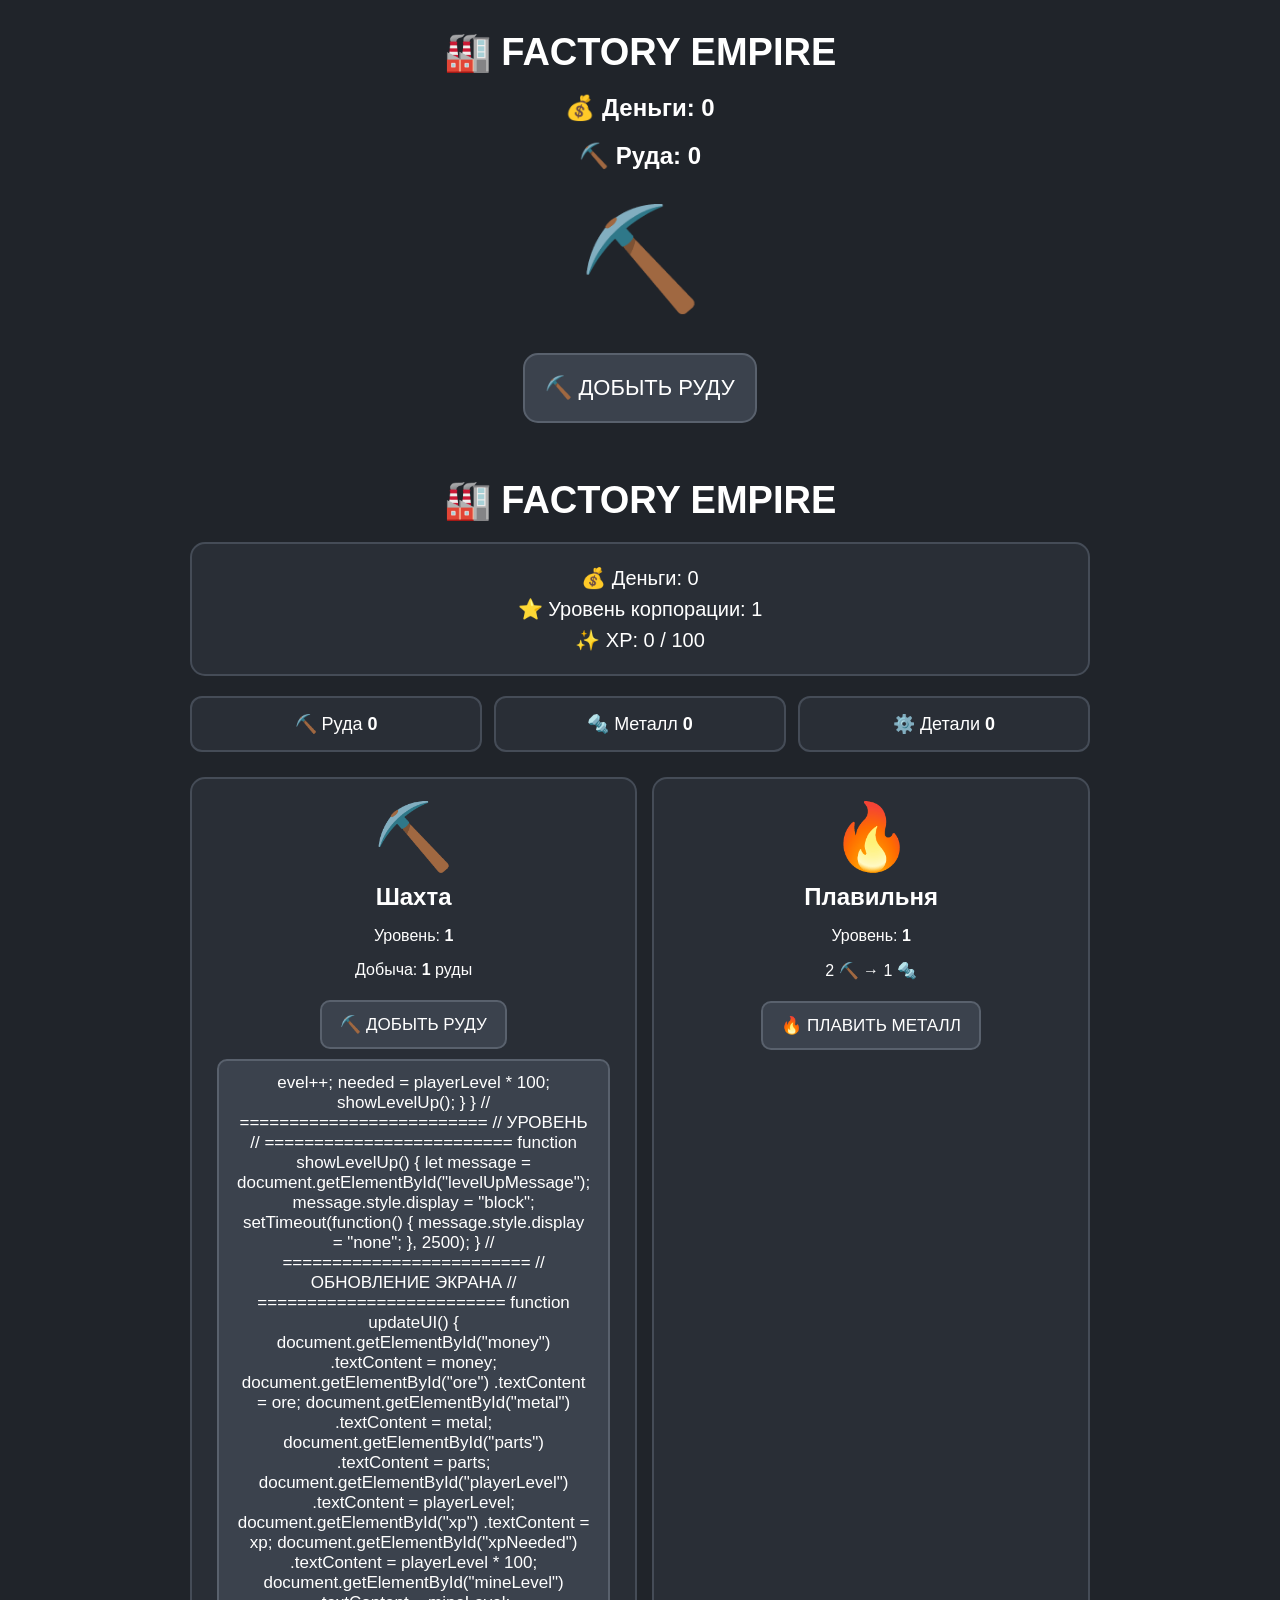
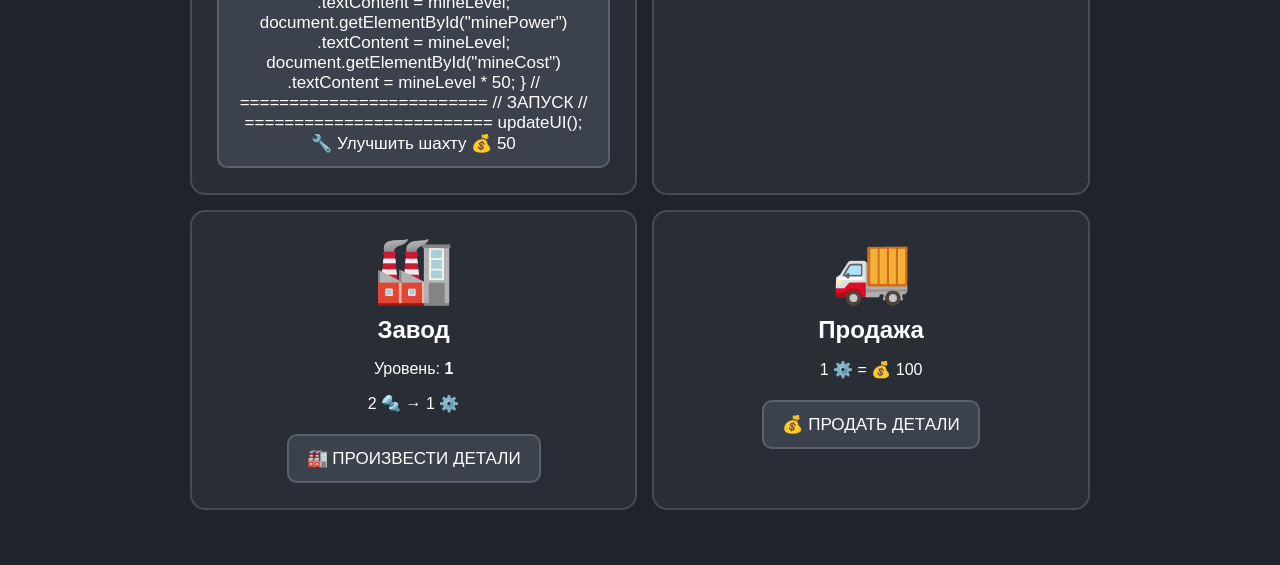
==== index.html @ f3a8f9e7 "index.html" ====
<html lang="ru">
<head>
    <meta charset="UTF-8">
    <meta name="viewport" content="width=device-width, initial-scale=1.0">
    <title>Factory Empire</title>
</head>

<body style="background:#20242a;color:white;text-align:center;font-family:Arial;padding:30px">

    <h1>🏭 FACTORY EMPIRE</h1>

    <h2>💰 Деньги: <span id="money">0</span></h2>
    <h2>⛏️ Руда: <span id="ore">0</span></h2>

    <div style="font-size:100px;margin:30px">⛏️</div>

    <button onclick="mine()" style="font-size:22px;padding:20px;border-radius:15px">
        ⛏️ ДОБЫТЬ РУДУ
    </button>

    <script>
        let ore = 0;

        function mine() {
            ore++;
            document.getElementById("ore").textContent = ore;
        }
    </script>

</body>
</html>


<!DOCTYPE html>
<html lang="ru">
<head>
    <meta charset="UTF-8">
    <meta name="viewport" content="width=device-width, initial-scale=1.0">
    <title>Factory Empire</title>

    <style>
        body {
            margin: 0;
            background: #20242a;
            color: white;
            font-family: Arial, sans-serif;
            text-align: center;
        }

        .game {
            max-width: 900px;
            margin: auto;
            padding: 25px;
        }

        h1 {
            font-size: 38px;
            margin-bottom: 20px;
        }

        .stats {
            background: #292e36;
            border: 2px solid #454c57;
            border-radius: 15px;
            padding: 15px;
            margin-bottom: 20px;
        }

        .stats div {
            font-size: 20px;
            margin: 7px;
        }

        .resources {
            display: grid;
            grid-template-columns: repeat(3, 1fr);
            gap: 12px;
            margin-bottom: 25px;
        }

        .resource {
            background: #292e36;
            border: 2px solid #454c57;
            border-radius: 12px;
            padding: 15px;
            font-size: 18px;
        }

        .buildings {
            display: grid;
            grid-template-columns: repeat(2, 1fr);
            gap: 15px;
        }

        .building {
            background: #292e36;
            border: 2px solid #454c57;
            border-radius: 15px;
            padding: 20px;
        }

        .building-icon {
            font-size: 65px;
        }

        .building h2 {
            margin: 8px 0;
        }

        button {
            background: #3b424d;
            color: white;
            border: 2px solid #59616d;
            border-radius: 10px;
            padding: 12px 18px;
            font-size: 17px;
            cursor: pointer;
            margin: 5px;
        }

        button:hover {
            background: #4a535f;
        }

        button:disabled {
            opacity: 0.4;
            cursor: not-allowed;
        }

        .level-up {
            display: none;
            background: #343b45;
            border: 2px solid #777f8b;
            border-radius: 12px;
            padding: 12px;
            margin: 15px 0;
            font-size: 20px;
        }

        max-width: 650px {
            .resources {
                grid-template-columns: 1fr;
            }

            .buildings {
                grid-template-columns: 1fr;
            }

            h1 {
                font-size: 30px;
            }
        }
    </style>
</head>

<body>

<div class="game">

    <h1>🏭 FACTORY EMPIRE</h1>

    <!-- ОСНОВНЫЕ ПОКАЗАТЕЛИ -->
    <div class="stats">

        <div>
            💰 Деньги:
            <span id="money">0</span>
        </div>

        <div>
            ⭐ Уровень корпорации:
            <span id="playerLevel">1</span>
        </div>

        <div>
            ✨ XP:
            <span id="xp">0</span> /
            <span id="xpNeeded">100</span>
        </div>

    </div>

    <div id="levelUpMessage" class="level-up">
        🎉 Вы прокачали уровень!
    </div>

    <!-- РЕСУРСЫ -->

    <div class="resources">

        <div class="resource">
            ⛏️ Руда
            

         <b id="ore">0</b>
        </div>

        <div class="resource">
            🔩 Металл
            

        <b id="metal">0</b>
        </div>

        <div class="resource">
            ⚙️ Детали
            

 
       <b id="parts">0</b>
        </div>

    </div>

    <!-- ЗДАНИЯ -->

    <div class="buildings">

        <!-- ШАХТА -->

        <div class="building">

            <div class="building-icon">⛏️</div>

            <h2>Шахта</h2>

            <p>
                Уровень:
                <b id="mineLevel">1</b>
            </p>

            <p>
                Добыча:
                <b id="minePower">1</b> руды
            </p>

            <button onclick="mine()">
                ⛏️ ДОБЫТЬ РУДУ
            </button>

            

  
      <button onclick="upgradeMine()">


evel++;

            needed = playerLevel * 100;

            showLevelUp();

        }

    }

    // =========================
    // УРОВЕНЬ
    // =========================

    function showLevelUp() {

        let message =
            document.getElementById("levelUpMessage");

        message.style.display = "block";

        setTimeout(function() {

            message.style.display = "none";

        }, 2500);

    }

    // =========================
    // ОБНОВЛЕНИЕ ЭКРАНА
    // =========================

    function updateUI() {

        document.getElementById("money")
            .textContent = money;

        document.getElementById("ore")
            .textContent = ore;

        document.getElementById("metal")
            .textContent = metal;

        document.getElementById("parts")
            .textContent = parts;

        document.getElementById("playerLevel")
            .textContent = playerLevel;

        document.getElementById("xp")
            .textContent = xp;

        document.getElementById("xpNeeded")
            .textContent = playerLevel * 100;

        document.getElementById("mineLevel")
            .textContent = mineLevel;

        document.getElementById("minePower")
            .textContent = mineLevel;

        document.getElementById("mineCost")
            .textContent = mineLevel * 50;

    }

    // =========================
    // ЗАПУСК
    // =========================

    updateUI();

</script>

</body>
</html>


🔧 Улучшить шахту
                

    
        💰 <span id="mineCost">50</span>
            </button>

        </div>

        <!-- ПЛАВИЛЬНЯ -->

        <div class="building">

            <div class="building-icon">🔥</div>

            <h2>Плавильня</h2>

            <p>
                Уровень:
                <b id="smelterLevel">1</b>
            </p>

            <p>
                2 ⛏️ → 1 🔩
            </p>

            <button onclick="smelt()">
                🔥 ПЛАВИТЬ МЕТАЛЛ
            </button>

        </div>

        <!-- ЗАВОД -->

        <div class="building">

            <div class="building-icon">🏭</div>

            <h2>Завод</h2>

            <p>
                Уровень:
                <b id="factoryLevel">1</b>
            </p>

            <p>
                2 🔩 → 1 ⚙️
            </p>

            <button onclick="produceParts()">
                🏭 ПРОИЗВЕСТИ ДЕТАЛИ
            </button>

        </div>

        <!-- ПРОДАЖА -->

        <div class="building">

            <div class="building-icon">🚚</div>

            <h2>Продажа</h2>

            <p>
                1 ⚙️ = 💰 100
            </p>

            <button onclick="sellParts()">
                💰 ПРОДАТЬ ДЕТАЛИ
            </button>

        </div>

    </div>

</div>

<script>

    // =========================
    // ИГРОВЫЕ ДАННЫЕ
    // =========================

    let money = Number(localStorage.getItem("money")) || 0;

    let ore = Number(localStorage.getItem("ore")) || 0;

    let metal = Number(localStorage.getItem("metal")) || 0;

    let parts = Number(localStorage.getItem("parts")) || 0;

    let playerLevel =
        Number(localStorage.getItem("playerLevel")) || 1;

    let xp =
        Number(localStorage.getItem("xp")) || 0;

    let mineLevel =
        Number(localStorage.getItem("mineLevel")) || 1;

    // =========================
    // СОХРАНЕНИЕ
    // =========================

    function saveGame() {

        localStorage.setItem("money", money);

        localStorage.setItem("ore", ore);

        localStorage.setItem("metal", metal);

        localStorage.setItem("parts", parts);

        localStorage.setItem("playerLevel", playerLevel);

        localStorage.setItem("xp", xp);

        localStorage.setItem("mineLevel", mineLevel);

    }

    // =========================
    // ШАХТА
    // =========================

    function mine() {

        let power = mineLevel;

        ore += power;

        saveGame();

        updateUI();

    }

    // =========================
    // УЛУЧШЕНИЕ ШАХТЫ
    // =========================

    function upgradeMine() {

        let cost = mineLevel * 50;

        if (money >= cost) {

            money -= cost;

            mineLevel++;

            saveGame();

            updateUI();

        } else {

            alert("Недостаточно денег!");

        }

    }

    // =========================
    // ПЛАВИЛЬНЯ
    // =========================

    function smelt() {

        if (ore >= 2) {

            ore -= 2;

            metal++;

            saveGame();

            updateUI();

        } else {

            alert("Нужно 2 руды!");

        }

    }

    // =========================
    // ЗАВОД
    // =========================

    function produceParts() {

        if (metal >= 2) {

            metal -= 2;

            parts++;

            saveGame();

            updateUI();

        } else {

            alert("Нужно 2 металла!");

        }

    }

    // =========================
    // ПРОДАЖА
    // =========================

    function sellParts() {

        if (parts >= 1) {

            parts--;

            money += 100;

            addXP(20);

            saveGame();

            updateUI();

        } else {

            alert("Нет деталей для продажи!");

        }

    }

    // =========================
    // XP
    // =========================

    function addXP(amount) {

        xp += amount;

        let needed = playerLevel * 100;

        while (xp >= needed) {

            xp -= needed;

            playerL
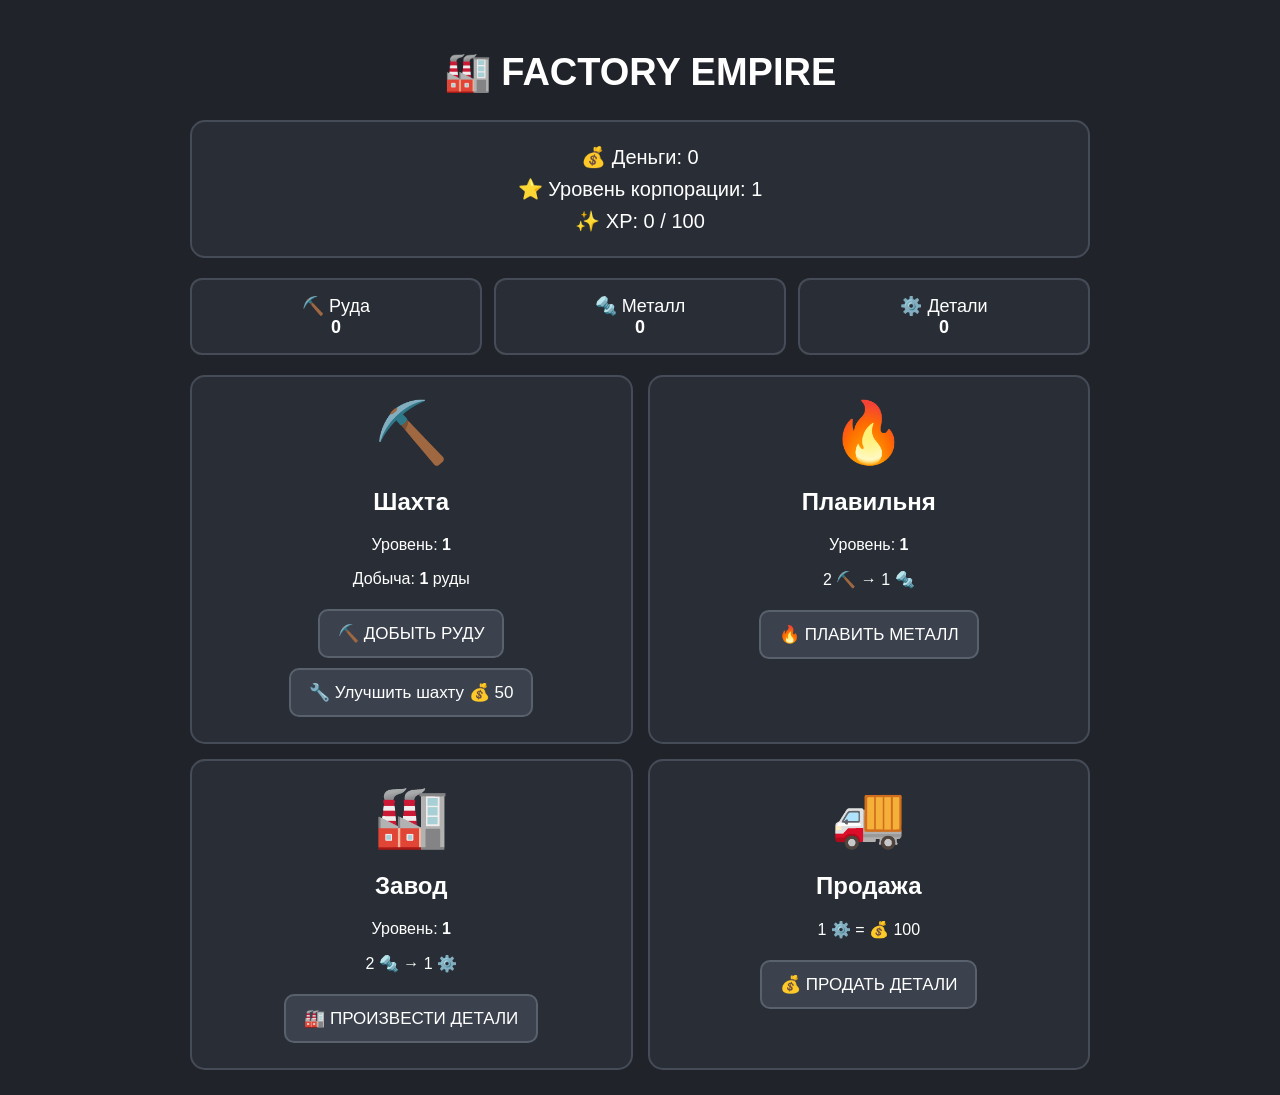
==== commit 1ec654d0: "index.html" ====
--- a/index.html
+++ b/index.html
@@ -1,41 +1,10 @@
+<!DOCTYPE html>
 <html lang="ru">
+
 <head>
     <meta charset="UTF-8">
     <meta name="viewport" content="width=device-width, initial-scale=1.0">
-    <title>Factory Empire</title>
-</head>
-
-<body style="background:#20242a;color:white;text-align:center;font-family:Arial;padding:30px">
-
-    <h1>🏭 FACTORY EMPIRE</h1>
-
-    <h2>💰 Деньги: <span id="money">0</span></h2>
-    <h2>⛏️ Руда: <span id="ore">0</span></h2>
-
-    <div style="font-size:100px;margin:30px">⛏️</div>
-
-    <button onclick="mine()" style="font-size:22px;padding:20px;border-radius:15px">
-        ⛏️ ДОБЫТЬ РУДУ
-    </button>
-
-    <script>
-        let ore = 0;
-
-        function mine() {
-            ore++;
-            document.getElementById("ore").textContent = ore;
-        }
-    </script>
-
-</body>
-</html>
-
-
-<!DOCTYPE html>
-<html lang="ru">
-<head>
-    <meta charset="UTF-8">
-    <meta name="viewport" content="width=device-width, initial-scale=1.0">
+
     <title>Factory Empire</title>
 
     <style>
@@ -55,7 +24,6 @@
 
         h1 {
             font-size: 38px;
-            margin-bottom: 20px;
         }
 
         .stats {
@@ -67,15 +35,15 @@
         }
 
         .stats div {
+            margin: 8px;
             font-size: 20px;
-            margin: 7px;
         }
 
         .resources {
             display: grid;
             grid-template-columns: repeat(3, 1fr);
             gap: 12px;
-            margin-bottom: 25px;
+            margin-bottom: 20px;
         }
 
         .resource {
@@ -100,11 +68,7 @@
         }
 
         .building-icon {
-            font-size: 65px;
-        }
-
-        .building h2 {
-            margin: 8px 0;
+            font-size: 60px;
         }
 
         button {
@@ -122,11 +86,6 @@
             background: #4a535f;
         }
 
-        button:disabled {
-            opacity: 0.4;
-            cursor: not-allowed;
-        }
-
         .level-up {
             display: none;
             background: #343b45;
@@ -137,11 +96,9 @@
             font-size: 20px;
         }
 
-        max-width: 650px {
-            .resources {
-                grid-template-columns: 1fr;
-            }
-
+        @media (max-width: 650px) {
+
+            .resources,
             .buildings {
                 grid-template-columns: 1fr;
             }
@@ -151,6 +108,7 @@
             }
         }
     </style>
+
 </head>
 
 <body>
@@ -159,7 +117,6 @@
 
     <h1>🏭 FACTORY EMPIRE</h1>
 
-    <!-- ОСНОВНЫЕ ПОКАЗАТЕЛИ -->
     <div class="stats">
 
         <div>
@@ -180,43 +137,37 @@
 
     </div>
 
+
     <div id="levelUpMessage" class="level-up">
         🎉 Вы прокачали уровень!
     </div>
 
-    <!-- РЕСУРСЫ -->
 
     <div class="resources">
 
         <div class="resource">
             ⛏️ Руда
-            
-
-         <b id="ore">0</b>
+            <br>
+            <b id="ore">0</b>
         </div>
 
         <div class="resource">
             🔩 Металл
-            
-
-        <b id="metal">0</b>
+            <br>
+            <b id="metal">0</b>
         </div>
 
         <div class="resource">
             ⚙️ Детали
-            
-
- 
-       <b id="parts">0</b>
+            <br>
+            <b id="parts">0</b>
         </div>
 
     </div>
 
-    <!-- ЗДАНИЯ -->
 
     <div class="buildings">
 
-        <!-- ШАХТА -->
 
         <div class="building">
 
@@ -238,101 +189,15 @@
                 ⛏️ ДОБЫТЬ РУДУ
             </button>
 
-            
-
-  
-      <button onclick="upgradeMine()">
-
-
-evel++;
-
-            needed = playerLevel * 100;
-
-            showLevelUp();
-
-        }
-
-    }
-
-    // =========================
-    // УРОВЕНЬ
-    // =========================
-
-    function showLevelUp() {
-
-        let message =
-            document.getElementById("levelUpMessage");
-
-        message.style.display = "block";
-
-        setTimeout(function() {
-
-            message.style.display = "none";
-
-        }, 2500);
-
-    }
-
-    // =========================
-    // ОБНОВЛЕНИЕ ЭКРАНА
-    // =========================
-
-    function updateUI() {
-
-        document.getElementById("money")
-            .textContent = money;
-
-        document.getElementById("ore")
-            .textContent = ore;
-
-        document.getElementById("metal")
-            .textContent = metal;
-
-        document.getElementById("parts")
-            .textContent = parts;
-
-        document.getElementById("playerLevel")
-            .textContent = playerLevel;
-
-        document.getElementById("xp")
-            .textContent = xp;
-
-        document.getElementById("xpNeeded")
-            .textContent = playerLevel * 100;
-
-        document.getElementById("mineLevel")
-            .textContent = mineLevel;
-
-        document.getElementById("minePower")
-            .textContent = mineLevel;
-
-        document.getElementById("mineCost")
-            .textContent = mineLevel * 50;
-
-    }
-
-    // =========================
-    // ЗАПУСК
-    // =========================
-
-    updateUI();
-
-</script>
-
-</body>
-</html>
-
-
-🔧 Улучшить шахту
-                
-
-    
-        💰 <span id="mineCost">50</span>
+            <br>
+
+            <button onclick="upgradeMine()">
+                🔧 Улучшить шахту
+                💰 <span id="mineCost">50</span>
             </button>
 
         </div>
 
-        <!-- ПЛАВИЛЬНЯ -->
 
         <div class="building">
 
@@ -355,7 +220,6 @@
 
         </div>
 
-        <!-- ЗАВОД -->
 
         <div class="building">
 
@@ -378,7 +242,6 @@
 
         </div>
 
-        <!-- ПРОДАЖА -->
 
         <div class="building">
 
@@ -400,179 +263,206 @@
 
 </div>
 
+
 <script>
 
-    // =========================
-    // ИГРОВЫЕ ДАННЫЕ
-    // =========================
-
-    let money = Number(localStorage.getItem("money")) || 0;
-
-    let ore = Number(localStorage.getItem("ore")) || 0;
-
-    let metal = Number(localStorage.getItem("metal")) || 0;
-
-    let parts = Number(localStorage.getItem("parts")) || 0;
-
-    let playerLevel =
-        Number(localStorage.getItem("playerLevel")) || 1;
-
-    let xp =
-        Number(localStorage.getItem("xp")) || 0;
-
-    let mineLevel =
-        Number(localStorage.getItem("mineLevel")) || 1;
-
-    // =========================
-    // СОХРАНЕНИЕ
-    // =========================
-
-    function saveGame() {
-
-        localStorage.setItem("money", money);
-
-        localStorage.setItem("ore", ore);
-
-        localStorage.setItem("metal", metal);
-
-        localStorage.setItem("parts", parts);
-
-        localStorage.setItem("playerLevel", playerLevel);
-
-        localStorage.setItem("xp", xp);
-
-        localStorage.setItem("mineLevel", mineLevel);
+let money = Number(localStorage.getItem("money")) || 0;
+
+let ore = Number(localStorage.getItem("ore")) || 0;
+
+let metal = Number(localStorage.getItem("metal")) || 0;
+
+let parts = Number(localStorage.getItem("parts")) || 0;
+
+let playerLevel = Number(localStorage.getItem("playerLevel")) || 1;
+
+let xp = Number(localStorage.getItem("xp")) || 0;
+
+let mineLevel = Number(localStorage.getItem("mineLevel")) || 1;
+
+
+function saveGame() {
+
+    localStorage.setItem("money", money);
+    localStorage.setItem("ore", ore);
+    localStorage.setItem("metal", metal);
+    localStorage.setItem("parts", parts);
+    localStorage.setItem("playerLevel", playerLevel);
+    localStorage.setItem("xp", xp);
+    localStorage.setItem("mineLevel", mineLevel);
+
+}
+
+
+function mine() {
+
+    ore += mineLevel;
+
+    saveGame();
+
+    updateUI();
+
+}
+
+
+function upgradeMine() {
+
+    let cost = mineLevel * 50;
+
+    if (money >= cost) {
+
+        money -= cost;
+
+        mineLevel++;
+
+        saveGame();
+
+        updateUI();
+
+    } else {
+
+        alert("Недостаточно денег!");
 
     }
 
-    // =========================
-    // ШАХТА
-    // =========================
-
-    function mine() {
-
-        let power = mineLevel;
-
-        ore += power;
+}
+
+
+function smelt() {
+
+    if (ore >= 2) {
+
+        ore -= 2;
+
+        metal++;
 
         saveGame();
 
         updateUI();
 
+    } else {
+
+        alert("Нужно 2 руды!");
+
     }
 
-    // =========================
-    // УЛУЧШЕНИЕ ШАХТЫ
-    // =========================
-
-    function upgradeMine() {
-
-        let cost = mineLevel * 50;
-
-        if (money >= cost) {
-
-            money -= cost;
-
-            mineLevel++;
-
-            saveGame();
-
-            updateUI();
-
-        } else {
-
-            alert("Недостаточно денег!");
-
-        }
+}
+
+
+function produceParts() {
+
+    if (metal >= 2) {
+
+        metal -= 2;
+
+        parts++;
+
+        saveGame();
+
+        updateUI();
+
+    } else {
+
+        alert("Нужно 2 металла!");
 
     }
 
-    // =========================
-    // ПЛАВИЛЬНЯ
-    // =========================
-
-    function smelt() {
-
-        if (ore >= 2) {
-
-            ore -= 2;
-
-            metal++;
-
-            saveGame();
-
-            updateUI();
-
-        } else {
-
-            alert("Нужно 2 руды!");
-
-        }
+}
+
+
+function sellParts() {
+
+    if (parts >= 1) {
+
+        parts--;
+
+        money += 100;
+
+        addXP(20);
+
+        saveGame();
+
+        updateUI();
+
+    } else {
+
+        alert("Нет деталей для продажи!");
 
     }
 
-    // =========================
-    // ЗАВОД
-    // =========================
-
-    function produceParts() {
-
-        if (metal >= 2) {
-
-            metal -= 2;
-
-            parts++;
-
-            saveGame();
-
-            updateUI();
-
-        } else {
-
-            alert("Нужно 2 металла!");
-
-        }
+}
+
+
+function addXP(amount) {
+
+    xp += amount;
+
+    let needed = playerLevel * 100;
+
+    while (xp >= needed) {
+
+        xp -= needed;
+
+        playerLevel++;
+
+        needed = playerLevel * 100;
+
+        showLevelUp();
 
     }
 
-    // =========================
-    // ПРОДАЖА
-    // =========================
-
-    function sellParts() {
-
-        if (parts >= 1) {
-
-            parts--;
-
-            money += 100;
-
-            addXP(20);
-
-            saveGame();
-
-            updateUI();
-
-        } else {
-
-            alert("Нет деталей для продажи!");
-
-        }
-
-    }
-
-    // =========================
-    // XP
-    // =========================
-
-    function addXP(amount) {
-
-        xp += amount;
-
-        let needed = playerLevel * 100;
-
-        while (xp >= needed) {
-
-            xp -= needed;
-
-            playerL
+}
+
+
+function showLevelUp() {
+
+    let message =
+        document.getElementById("levelUpMessage");
+
+    message.style.display = "block";
+
+    setTimeout(function() {
+
+        message.style.display = "none";
+
+    }, 2500);
+
+}
+
+
+function updateUI() {
+
+    document.getElementById("money").textContent = money;
+
+    document.getElementById("ore").textContent = ore;
+
+    document.getElementById("metal").textContent = metal;
+
+    document.getElementById("parts").textContent = parts;
+
+    document.getElementById("playerLevel").textContent = playerLevel;
+
+    document.getElementById("xp").textContent = xp;
+
+    document.getElementById("xpNeeded").textContent =
+        playerLevel * 100;
+
+    document.getElementById("mineLevel").textContent =
+        mineLevel;
+
+    document.getElementById("minePower").textContent =
+        mineLevel;
+
+    document.getElementById("mineCost").textContent =
+        mineLevel * 50;
+
+}
+
+
+updateUI();
+
+</script>
+
+</body>
+
+</html>
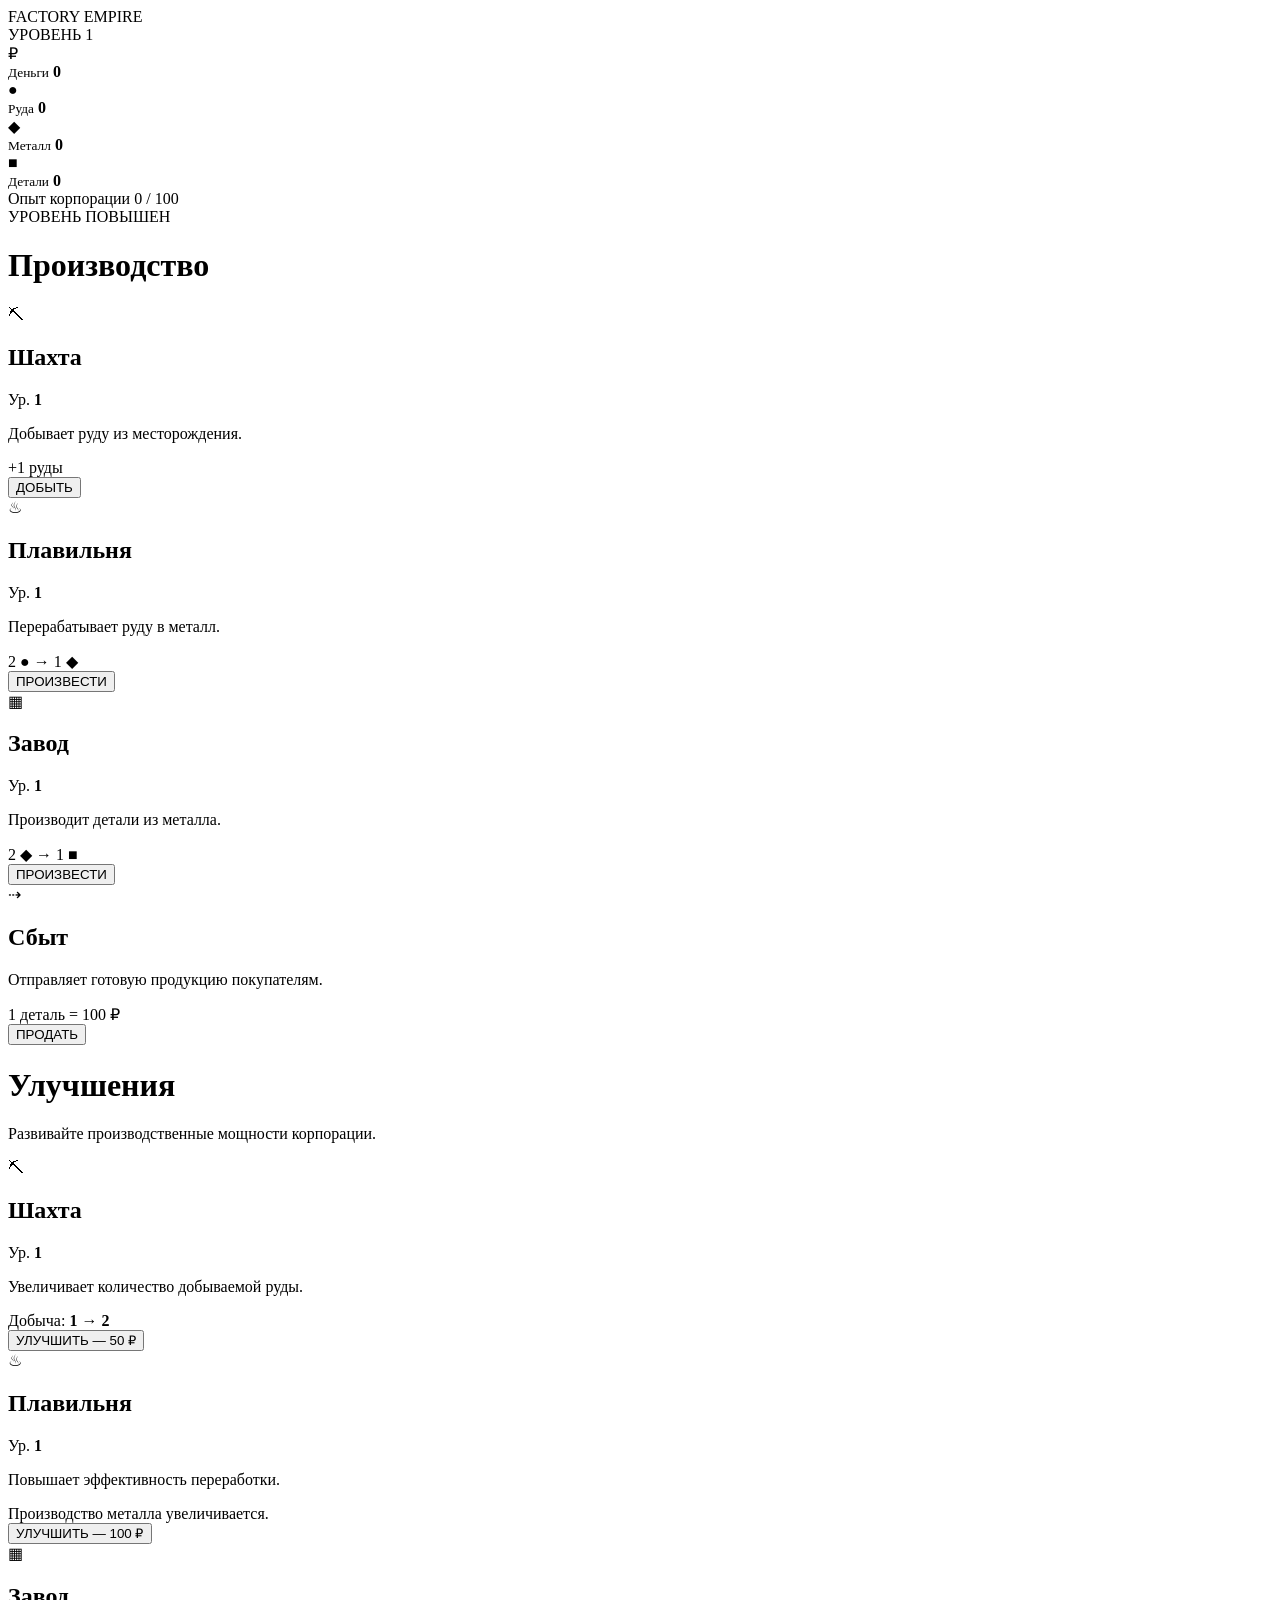
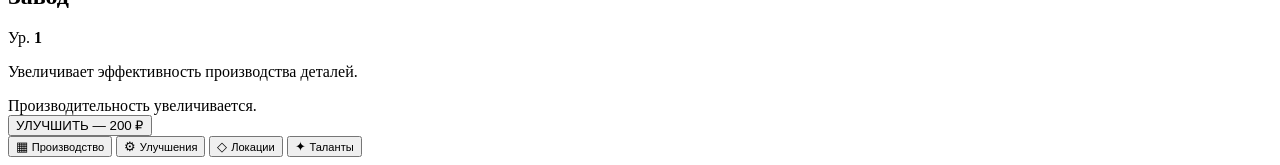
==== commit aba892ff: "index.html" ====
--- a/index.html
+++ b/index.html
@@ -1,468 +1,430 @@
 <!DOCTYPE html>
 <html lang="ru">
-
 <head>
     <meta charset="UTF-8">
     <meta name="viewport" content="width=device-width, initial-scale=1.0">
-
     <title>Factory Empire</title>
 
-    <style>
-        body {
-            margin: 0;
-            background: #20242a;
-            color: white;
-            font-family: Arial, sans-serif;
-            text-align: center;
-        }
-
-        .game {
-            max-width: 900px;
-            margin: auto;
-            padding: 25px;
-        }
-
-        h1 {
-            font-size: 38px;
-        }
-
-        .stats {
-            background: #292e36;
-            border: 2px solid #454c57;
-            border-radius: 15px;
-            padding: 15px;
-            margin-bottom: 20px;
-        }
-
-        .stats div {
-            margin: 8px;
-            font-size: 20px;
-        }
-
-        .resources {
-            display: grid;
-            grid-template-columns: repeat(3, 1fr);
-            gap: 12px;
-            margin-bottom: 20px;
-        }
-
-        .resource {
-            background: #292e36;
-            border: 2px solid #454c57;
-            border-radius: 12px;
-            padding: 15px;
-            font-size: 18px;
-        }
-
-        .buildings {
-            display: grid;
-            grid-template-columns: repeat(2, 1fr);
-            gap: 15px;
-        }
-
-        .building {
-            background: #292e36;
-            border: 2px solid #454c57;
-            border-radius: 15px;
-            padding: 20px;
-        }
-
-        .building-icon {
-            font-size: 60px;
-        }
-
-        button {
-            background: #3b424d;
-            color: white;
-            border: 2px solid #59616d;
-            border-radius: 10px;
-            padding: 12px 18px;
-            font-size: 17px;
-            cursor: pointer;
-            margin: 5px;
-        }
-
-        button:hover {
-            background: #4a535f;
-        }
-
-        .level-up {
-            display: none;
-            background: #343b45;
-            border: 2px solid #777f8b;
-            border-radius: 12px;
-            padding: 12px;
-            margin: 15px 0;
-            font-size: 20px;
-        }
-
-        @media (max-width: 650px) {
-
-            .resources,
-            .buildings {
-                grid-template-columns: 1fr;
-            }
-
-            h1 {
-                font-size: 30px;
-            }
-        }
-    </style>
-
+    <link rel="stylesheet" href="style.css">
 </head>
 
 <body>
 
 <div class="game">
 
-    <h1>🏭 FACTORY EMPIRE</h1>
-
-    <div class="stats">
-
-        <div>
-            💰 Деньги:
-            <span id="money">0</span>
-        </div>
-
-        <div>
-            ⭐ Уровень корпорации:
-            <span id="playerLevel">1</span>
-        </div>
-
-        <div>
-            ✨ XP:
-            <span id="xp">0</span> /
-            <span id="xpNeeded">100</span>
-        </div>
-
+    <!-- ВЕРХНЯЯ ПАНЕЛЬ -->
+
+    <header class="topbar">
+
+        <div class="logo">
+            FACTORY EMPIRE
+        </div>
+
+        <div class="corporation-level">
+            УРОВЕНЬ <span id="playerLevel">1</span>
+        </div>
+
+    </header>
+
+
+    <!-- РЕСУРСЫ -->
+
+    <section class="resources">
+
+        <div class="resource">
+            <span class="resource-icon money-icon">₽</span>
+            <div>
+                <small>Деньги</small>
+                <strong id="money">0</strong>
+            </div>
+        </div>
+
+        <div class="resource">
+            <span class="resource-icon ore-icon">●</span>
+            <div>
+                <small>Руда</small>
+                <strong id="ore">0</strong>
+            </div>
+        </div>
+
+        <div class="resource">
+            <span class="resource-icon metal-icon">◆</span>
+            <div>
+                <small>Металл</small>
+                <strong id="metal">0</strong>
+            </div>
+        </div>
+
+        <div class="resource">
+            <span class="resource-icon parts-icon">■</span>
+            <div>
+                <small>Детали</small>
+                <strong id="parts">0</strong>
+            </div>
+        </div>
+
+    </section>
+
+
+    <!-- XP -->
+
+    <section class="xp-section">
+
+        <div class="xp-label">
+            <span>Опыт корпорации</span>
+
+            <span>
+                <span id="xp">0</span> /
+                <span id="xpNeeded">100</span>
+            </span>
+        </div>
+
+        <div class="xp-bar">
+            <div id="xpProgress"></div>
+        </div>
+
+    </section>
+
+
+    <!-- УВЕДОМЛЕНИЕ О НОВОМ УРОВНЕ -->
+
+    <div id="levelUpMessage" class="level-up">
+        УРОВЕНЬ ПОВЫШЕН
     </div>
 
 
-    <div id="levelUpMessage" class="level-up">
-        🎉 Вы прокачали уровень!
-    </div>
-
-
-    <div class="resources">
-
-        <div class="resource">
-            ⛏️ Руда
-            <br>
-            <b id="ore">0</b>
-        </div>
-
-        <div class="resource">
-            🔩 Металл
-            <br>
-            <b id="metal">0</b>
-        </div>
-
-        <div class="resource">
-            ⚙️ Детали
-            <br>
-            <b id="parts">0</b>
-        </div>
-
-    </div>
-
-
-    <div class="buildings">
-
-
-        <div class="building">
-
-            <div class="building-icon">⛏️</div>
-
-            <h2>Шахта</h2>
-
-            <p>
-                Уровень:
-                <b id="mineLevel">1</b>
-            </p>
-
-            <p>
-                Добыча:
-                <b id="minePower">1</b> руды
-            </p>
-
-            <button onclick="mine()">
-                ⛏️ ДОБЫТЬ РУДУ
-            </button>
-
-            <br>
-
-            <button onclick="upgradeMine()">
-                🔧 Улучшить шахту
-                💰 <span id="mineCost">50</span>
-            </button>
-
-        </div>
-
-
-        <div class="building">
-
-            <div class="building-icon">🔥</div>
-
-            <h2>Плавильня</h2>
-
-            <p>
-                Уровень:
-                <b id="smelterLevel">1</b>
-            </p>
-
-            <p>
-                2 ⛏️ → 1 🔩
-            </p>
-
-            <button onclick="smelt()">
-                🔥 ПЛАВИТЬ МЕТАЛЛ
-            </button>
-
-        </div>
-
-
-        <div class="building">
-
-            <div class="building-icon">🏭</div>
-
-            <h2>Завод</h2>
-
-            <p>
-                Уровень:
-                <b id="factoryLevel">1</b>
-            </p>
-
-            <p>
-                2 🔩 → 1 ⚙️
-            </p>
-
-            <button onclick="produceParts()">
-                🏭 ПРОИЗВЕСТИ ДЕТАЛИ
-            </button>
-
-        </div>
-
-
-        <div class="building">
-
-            <div class="building-icon">🚚</div>
-
-            <h2>Продажа</h2>
-
-            <p>
-                1 ⚙️ = 💰 100
-            </p>
-
-            <button onclick="sellParts()">
-                💰 ПРОДАТЬ ДЕТАЛИ
-            </button>
-
-        </div>
-
-    </div>
+    <!-- ЭКРАН ПРОИЗВОДСТВА -->
+
+    <main id="productionScreen" class="screen">
+
+        <h1>Производство</h1>
+
+        <div class="production-grid">
+
+
+            <!-- ШАХТА -->
+
+            <article class="building large-building">
+
+                <div class="building-image mine-image">
+                    ⛏
+                </div>
+
+                <div class="building-info">
+
+                    <div class="building-title">
+                        <h2>Шахта</h2>
+
+                        <span>
+                            Ур. <b id="mineLevel">1</b>
+                        </span>
+                    </div>
+
+                    <p>
+                        Добывает руду из месторождения.
+                    </p>
+
+                    <div class="production-value">
+                        +<span id="minePower">1</span> руды
+                    </div>
+
+                    <button onclick="mine()" class="main-button">
+                        ДОБЫТЬ
+                    </button>
+
+                </div>
+
+            </article>
+
+
+            <!-- ПЛАВИЛЬНЯ -->
+
+            <article class="building">
+
+                <div class="building-image smelter-image">
+                    ♨
+                </div>
+
+                <div class="building-info">
+
+                    <div class="building-title">
+                        <h2>Плавильня</h2>
+
+                        <span>
+                            Ур. <b id="smelterLevel">1</b>
+                        </span>
+                    </div>
+
+                    <p>
+                        Перерабатывает руду в металл.
+                    </p>
+
+                    <div class="recipe">
+                        2 <span>●</span>
+                        →
+                        1 <span>◆</span>
+                    </div>
+
+                    <button onclick="smelt()" class="main-button">
+                        ПРОИЗВЕСТИ
+                    </button>
+
+                </div>
+
+            </article>
+
+
+            <!-- ЗАВОД -->
+
+            <article class="building">
+
+                <div class="building-image factory-image">
+                    ▦
+                </div>
+
+                <div class="building-info">
+
+                    <div class="building-title">
+                        <h2>Завод</h2>
+
+                        <span>
+                            Ур. <b id="factoryLevel">1</b>
+                        </span>
+                    </div>
+
+                    <p>
+                        Производит детали из металла.
+                    </p>
+
+                    <div class="recipe">
+                        2 <span>◆</span>
+                        →
+                        1 <span>■</span>
+                    </div>
+
+                    <button onclick="produceParts()" class="main-button">
+                        ПРОИЗВЕСТИ
+                    </button>
+
+                </div>
+
+            </article>
+
+
+            <!-- ПРОДАЖА -->
+
+            <article class="building">
+
+                <div class="building-image sale-image">
+                    ⇢
+                </div>
+
+                <div class="building-info">
+
+                    <div class="building-title">
+                        <h2>Сбыт</h2>
+                    </div>
+
+                    <p>
+                        Отправляет готовую продукцию покупателям.
+                    </p>
+
+                    <div class="production-value">
+                        1 деталь = 100 ₽
+                    </div>
+
+                    <button onclick="sellParts()" class="main-button">
+                        ПРОДАТЬ
+                    </button>
+
+                </div>
+
+            </article>
+
+        </div>
+
+    </main>
+
+
+    <!-- ЭКРАН УЛУЧШЕНИЙ -->
+
+    <main id="upgradeScreen" class="screen hidden">
+
+        <h1>Улучшения</h1>
+
+        <p class="screen-description">
+            Развивайте производственные мощности корпорации.
+        </p>
+
+
+        <!-- ШАХТА -->
+
+        <article class="upgrade-card">
+
+            <div class="upgrade-icon">
+                ⛏
+            </div>
+
+            <div class="upgrade-content">
+
+                <div class="upgrade-header">
+
+                    <h2>Шахта</h2>
+
+                    <span>
+                        Ур. <b id="upgradeMineLevel">1</b>
+                    </span>
+
+                </div>
+
+                <p>
+                    Увеличивает количество добываемой руды.
+                </p>
+
+                <div class="upgrade-effect">
+                    Добыча:
+                    <b id="upgradeMinePower">1</b>
+                    → 
+                    <b id="upgradeMineNextPower">2</b>
+                </div>
+
+                <button onclick="upgradeMine()" class="upgrade-button">
+                    УЛУЧШИТЬ —
+                    <span id="mineCost">50</span> ₽
+                </button>
+
+            </div>
+
+        </article>
+
+
+        <!-- ПЛАВИЛЬНЯ -->
+
+        <article class="upgrade-card">
+
+            <div class="upgrade-icon">
+                ♨
+            </div>
+
+            <div class="upgrade-content">
+
+                <div class="upgrade-header">
+
+                    <h2>Плавильня</h2>
+
+                    <span>
+                        Ур. <b id="upgradeSmelterLevel">1</b>
+                    </span>
+
+                </div>
+
+                <p>
+                    Повышает эффективность переработки.
+                </p>
+
+                <div class="upgrade-effect">
+                    Производство металла увеличивается.
+                </div>
+
+                <button onclick="upgradeSmelter()" class="upgrade-button">
+                    УЛУЧШИТЬ —
+                    <span id="smelterCost">100</span> ₽
+                </button>
+
+            </div>
+
+        </article>
+
+
+        <!-- ЗАВОД -->
+
+        <article class="upgrade-card">
+
+            <div class="upgrade-icon">
+                ▦
+            </div>
+
+            <div class="upgrade-content">
+
+                <div class="upgrade-header">
+
+                    <h2>Завод</h2>
+
+                    <span>
+                        Ур. <b id="upgradeFactoryLevel">1</b>
+                    </span>
+
+                </div>
+
+                <p>
+                    Увеличивает эффективность производства деталей.
+                </p>
+
+                <div class="upgrade-effect">
+                    Производительность увеличивается.
+                </div>
+
+                <button onclick="upgradeFactory()" class="upgrade-button">
+                    УЛУЧШИТЬ —
+                    <span id="factoryCost">200</span> ₽
+                </button>
+
+            </div>
+
+        </article>
+
+    </main>
+
+
+    <!-- НИЖНЯЯ НАВИГАЦИЯ -->
+
+    <nav class="navigation">
+
+        <button
+            id="productionTab"
+            onclick="showScreen('production')"
+            class="nav-button active">
+
+            <span>▦</span>
+            <small>Производство</small>
+
+        </button>
+
+
+        <button
+            id="upgradeTab"
+            onclick="showScreen('upgrades')"
+            class="nav-button">
+
+            <span>⚙</span>
+            <small>Улучшения</small>
+
+        </button>
+
+
+        <button
+            class="nav-button locked">
+
+            <span>◇</span>
+            <small>Локации</small>
+
+        </button>
+
+
+        <button
+            class="nav-button locked">
+
+            <span>✦</span>
+            <small>Таланты</small>
+
+        </button>
+
+    </nav>
 
 </div>
 
 
-<script>
-
-let money = Number(localStorage.getItem("money")) || 0;
-
-let ore = Number(localStorage.getItem("ore")) || 0;
-
-let metal = Number(localStorage.getItem("metal")) || 0;
-
-let parts = Number(localStorage.getItem("parts")) || 0;
-
-let playerLevel = Number(localStorage.getItem("playerLevel")) || 1;
-
-let xp = Number(localStorage.getItem("xp")) || 0;
-
-let mineLevel = Number(localStorage.getItem("mineLevel")) || 1;
-
-
-function saveGame() {
-
-    localStorage.setItem("money", money);
-    localStorage.setItem("ore", ore);
-    localStorage.setItem("metal", metal);
-    localStorage.setItem("parts", parts);
-    localStorage.setItem("playerLevel", playerLevel);
-    localStorage.setItem("xp", xp);
-    localStorage.setItem("mineLevel", mineLevel);
-
-}
-
-
-function mine() {
-
-    ore += mineLevel;
-
-    saveGame();
-
-    updateUI();
-
-}
-
-
-function upgradeMine() {
-
-    let cost = mineLevel * 50;
-
-    if (money >= cost) {
-
-        money -= cost;
-
-        mineLevel++;
-
-        saveGame();
-
-        updateUI();
-
-    } else {
-
-        alert("Недостаточно денег!");
-
-    }
-
-}
-
-
-function smelt() {
-
-    if (ore >= 2) {
-
-        ore -= 2;
-
-        metal++;
-
-        saveGame();
-
-        updateUI();
-
-    } else {
-
-        alert("Нужно 2 руды!");
-
-    }
-
-}
-
-
-function produceParts() {
-
-    if (metal >= 2) {
-
-        metal -= 2;
-
-        parts++;
-
-        saveGame();
-
-        updateUI();
-
-    } else {
-
-        alert("Нужно 2 металла!");
-
-    }
-
-}
-
-
-function sellParts() {
-
-    if (parts >= 1) {
-
-        parts--;
-
-        money += 100;
-
-        addXP(20);
-
-        saveGame();
-
-        updateUI();
-
-    } else {
-
-        alert("Нет деталей для продажи!");
-
-    }
-
-}
-
-
-function addXP(amount) {
-
-    xp += amount;
-
-    let needed = playerLevel * 100;
-
-    while (xp >= needed) {
-
-        xp -= needed;
-
-        playerLevel++;
-
-        needed = playerLevel * 100;
-
-        showLevelUp();
-
-    }
-
-}
-
-
-function showLevelUp() {
-
-    let message =
-        document.getElementById("levelUpMessage");
-
-    message.style.display = "block";
-
-    setTimeout(function() {
-
-        message.style.display = "none";
-
-    }, 2500);
-
-}
-
-
-function updateUI() {
-
-    document.getElementById("money").textContent = money;
-
-    document.getElementById("ore").textContent = ore;
-
-    document.getElementById("metal").textContent = metal;
-
-    document.getElementById("parts").textContent = parts;
-
-    document.getElementById("playerLevel").textContent = playerLevel;
-
-    document.getElementById("xp").textContent = xp;
-
-    document.getElementById("xpNeeded").textContent =
-        playerLevel * 100;
-
-    document.getElementById("mineLevel").textContent =
-        mineLevel;
-
-    document.getElementById("minePower").textContent =
-        mineLevel;
-
-    document.getElementById("mineCost").textContent =
-        mineLevel * 50;
-
-}
-
-
-updateUI();
-
-</script>
+<script src="game.js"></script>
 
 </body>
-
 </html>
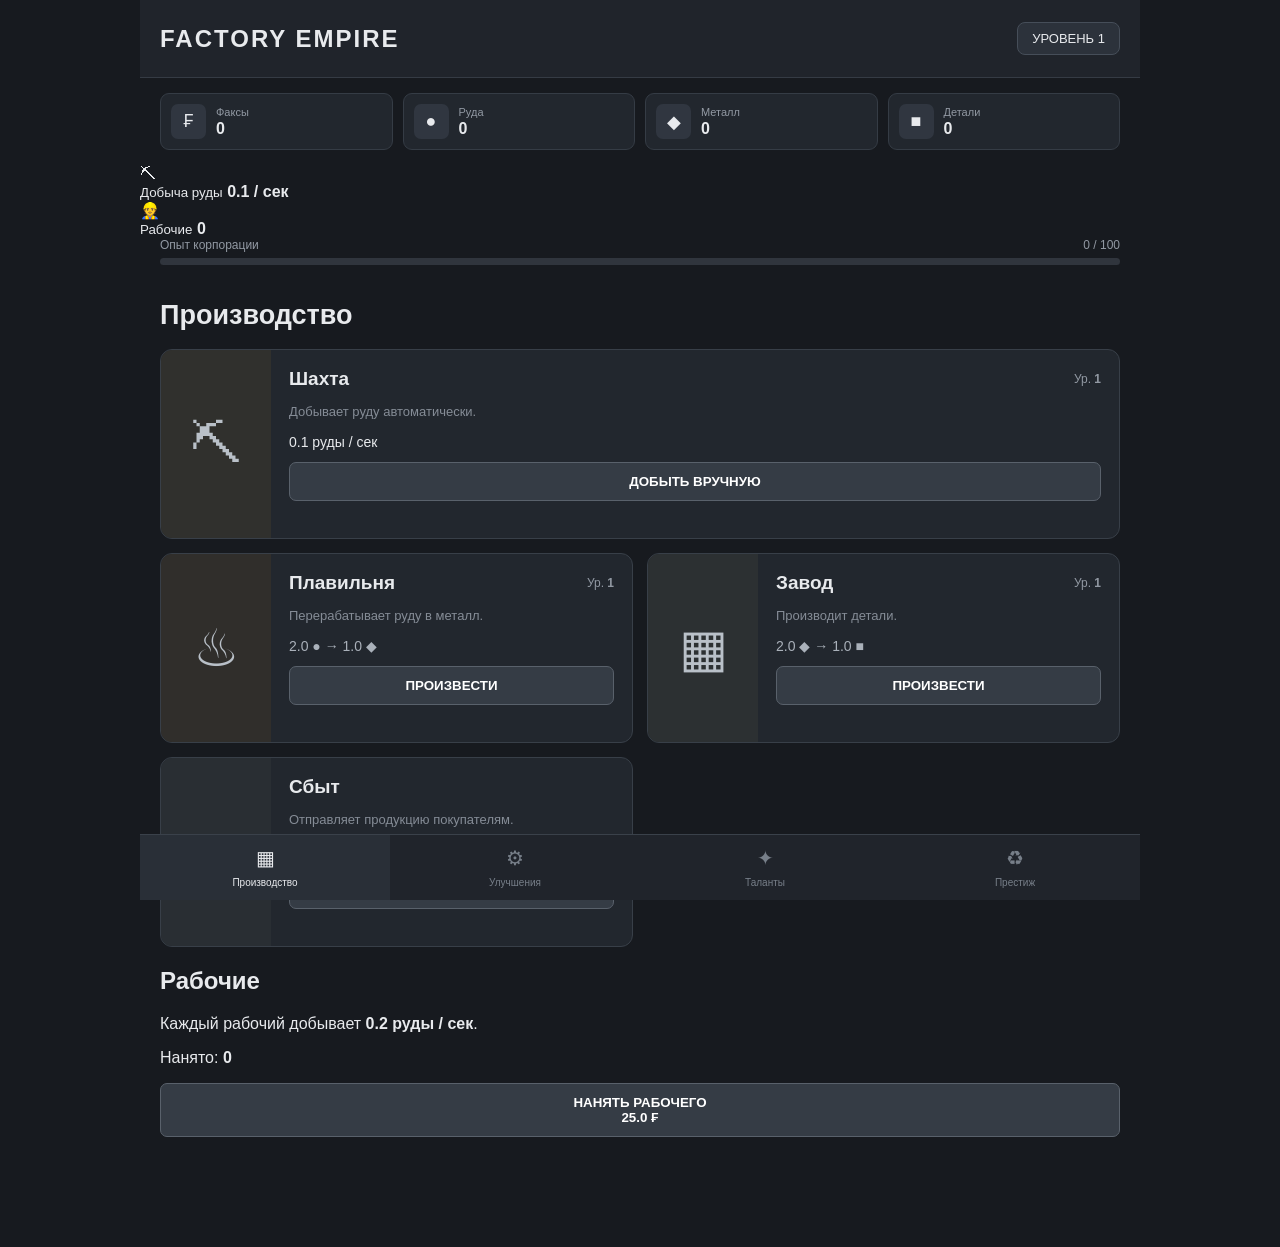
==== commit e6285a8a: "index.html" ====
--- a/index.html
+++ b/index.html
@@ -1,8 +1,10 @@
 <!DOCTYPE html>
 <html lang="ru">
+
 <head>
     <meta charset="UTF-8">
     <meta name="viewport" content="width=device-width, initial-scale=1.0">
+
     <title>Factory Empire</title>
 
     <link rel="stylesheet" href="style.css">
@@ -12,7 +14,7 @@
 
 <div class="game">
 
-    <!-- ВЕРХНЯЯ ПАНЕЛЬ -->
+    <!-- HEADER -->
 
     <header class="topbar">
 
@@ -27,82 +29,134 @@
     </header>
 
 
-    <!-- РЕСУРСЫ -->
+    <!-- RESOURCES -->
 
     <section class="resources">
 
         <div class="resource">
-            <span class="resource-icon money-icon">₽</span>
+            <span class="resource-icon">₣</span>
+
             <div>
-                <small>Деньги</small>
-                <strong id="money">0</strong>
-            </div>
-        </div>
+                <small>Факсы</small>
+                <strong id="money">0.0</strong>
+            </div>
+        </div>
+
 
         <div class="resource">
-            <span class="resource-icon ore-icon">●</span>
+            <span class="resource-icon">●</span>
+
             <div>
                 <small>Руда</small>
-                <strong id="ore">0</strong>
-            </div>
-        </div>
+                <strong id="ore">0.0</strong>
+            </div>
+        </div>
+
 
         <div class="resource">
-            <span class="resource-icon metal-icon">◆</span>
+            <span class="resource-icon">◆</span>
+
             <div>
                 <small>Металл</small>
-                <strong id="metal">0</strong>
-            </div>
-        </div>
+                <strong id="metal">0.0</strong>
+            </div>
+        </div>
+
 
         <div class="resource">
-            <span class="resource-icon parts-icon">■</span>
+            <span class="resource-icon">■</span>
+
             <div>
                 <small>Детали</small>
-                <strong id="parts">0</strong>
+                <strong id="parts">0.0</strong>
             </div>
         </div>
 
     </section>
 
 
+    <!-- PRODUCTION PER SECOND -->
+
+    <section class="income-panel">
+
+        <div>
+            <span>⛏</span>
+
+            <div>
+                <small>Добыча руды</small>
+
+                <strong>
+                    <span id="orePerSecond">0.1</span> / сек
+                </strong>
+            </div>
+        </div>
+
+
+        <div>
+            <span>👷</span>
+
+            <div>
+                <small>Рабочие</small>
+
+                <strong id="workerCount">0</strong>
+            </div>
+        </div>
+
+    </section>
+
+
     <!-- XP -->
 
     <section class="xp-section">
 
         <div class="xp-label">
-            <span>Опыт корпорации</span>
 
             <span>
-                <span id="xp">0</span> /
-                <span id="xpNeeded">100</span>
+                Опыт корпорации
             </span>
-        </div>
+
+            <span>
+                <span id="xp">0.0</span>
+                /
+                <span id="xpNeeded">100.0</span>
+            </span>
+
+        </div>
+
 
         <div class="xp-bar">
+
             <div id="xpProgress"></div>
+
         </div>
 
     </section>
 
 
-    <!-- УВЕДОМЛЕНИЕ О НОВОМ УРОВНЕ -->
+    <!-- LEVEL UP -->
 
     <div id="levelUpMessage" class="level-up">
-        УРОВЕНЬ ПОВЫШЕН
+
+        ⭐ УРОВЕНЬ ПОВЫШЕН
+
+        <div>
+            +1 кредит таланта
+        </div>
+
     </div>
 
 
-    <!-- ЭКРАН ПРОИЗВОДСТВА -->
+    <!-- PRODUCTION SCREEN -->
 
     <main id="productionScreen" class="screen">
 
         <h1>Производство</h1>
 
+
         <div class="production-grid">
 
 
-            <!-- ШАХТА -->
+            <!-- MINE -->
 
             <article class="building large-building">
 
@@ -110,26 +164,42 @@
                     ⛏
                 </div>
 
+
                 <div class="building-info">
 
                     <div class="building-title">
+
                         <h2>Шахта</h2>
 
                         <span>
                             Ур. <b id="mineLevel">1</b>
                         </span>
+
                     </div>
 
+
                     <p>
-                        Добывает руду из месторождения.
+                        Добывает руду автоматически.
                     </p>
 
+
                     <div class="production-value">
-                        +<span id="minePower">1</span> руды
+
+                        <span id="mineProduction">
+                            0.1
+                        </span>
+
+                        руды / сек
+
                     </div>
 
-                    <button onclick="mine()" class="main-button">
-                        ДОБЫТЬ
+
+                    <button
+                        onclick="mine()"
+                        class="main-button">
+
+                        ДОБЫТЬ ВРУЧНУЮ
+
                     </button>
 
                 </div>
@@ -137,7 +207,7 @@
             </article>
 
 
-            <!-- ПЛАВИЛЬНЯ -->
+            <!-- SMELTER -->
 
             <article class="building">
 
@@ -145,28 +215,37 @@
                     ♨
                 </div>
 
+
                 <div class="building-info">
 
                     <div class="building-title">
+
                         <h2>Плавильня</h2>
 
                         <span>
-                            Ур. <b id="smelterLevel">1</b>
+                            Ур.
+                            <b id="smelterLevel">1</b>
                         </span>
+
                     </div>
+
 
                     <p>
                         Перерабатывает руду в металл.
                     </p>
 
+
                     <div class="recipe">
-                        2 <span>●</span>
-                        →
-                        1 <span>◆</span>
+                        2.0 ● → 1.0 ◆
                     </div>
 
-                    <button onclick="smelt()" class="main-button">
+
+                    <button
+                        onclick="smelt()"
+                        class="main-button">
+
                         ПРОИЗВЕСТИ
+
                     </button>
 
                 </div>
@@ -174,7 +253,7 @@
             </article>
 
 
-            <!-- ЗАВОД -->
+            <!-- FACTORY -->
 
             <article class="building">
 
@@ -182,28 +261,37 @@
                     ▦
                 </div>
 
+
                 <div class="building-info">
 
                     <div class="building-title">
+
                         <h2>Завод</h2>
 
                         <span>
-                            Ур. <b id="factoryLevel">1</b>
+                            Ур.
+                            <b id="factoryLevel">1</b>
                         </span>
+
                     </div>
 
+
                     <p>
-                        Производит детали из металла.
+                        Производит детали.
                     </p>
 
+
                     <div class="recipe">
-                        2 <span>◆</span>
-                        →
-                        1 <span>■</span>
+                        2.0 ◆ → 1.0 ■
                     </div>
 
-                    <button onclick="produceParts()" class="main-button">
+
+                    <button
+                        onclick="produceParts()"
+                        class="main-button">
+
                         ПРОИЗВЕСТИ
+
                     </button>
 
                 </div>
@@ -211,7 +299,7 @@
             </article>
 
 
-            <!-- ПРОДАЖА -->
+            <!-- SALE -->
 
             <article class="building">
 
@@ -219,22 +307,35 @@
                     ⇢
                 </div>
 
+
                 <div class="building-info">
 
                     <div class="building-title">
+
                         <h2>Сбыт</h2>
+
                     </div>
 
+
                     <p>
-                        Отправляет готовую продукцию покупателям.
+                        Отправляет продукцию покупателям.
                     </p>
 
+
                     <div class="production-value">
-                        1 деталь = 100 ₽
+
+                        1.0 деталь =
+                        <b>100.0 ₣</b>
+
                     </div>
 
-                    <button onclick="sellParts()" class="main-button">
+
+                    <button
+                        onclick="sellParts()"
+                        class="main-button">
+
                         ПРОДАТЬ
+
                     </button>
 
                 </div>
@@ -243,21 +344,59 @@
 
         </div>
 
+
+        <!-- WORKERS -->
+
+        <section class="workers-panel">
+
+            <div>
+
+                <h2>Рабочие</h2>
+
+                <p>
+                    Каждый рабочий добывает
+                    <b>0.2 руды / сек</b>.
+                </p>
+
+                <p>
+                    Нанято:
+                    <b id="workerCountMain">0</b>
+                </p>
+
+            </div>
+
+
+            <button
+                onclick="hireWorker()"
+                class="upgrade-button">
+
+                НАНЯТЬ РАБОЧЕГО
+
+                <br>
+
+                <span id="workerCost">
+                    25.0
+                </span> ₣
+
+            </button>
+
+        </section>
+
     </main>
 
 
-    <!-- ЭКРАН УЛУЧШЕНИЙ -->
+    <!-- UPGRADES -->
 
     <main id="upgradeScreen" class="screen hidden">
 
         <h1>Улучшения</h1>
 
         <p class="screen-description">
-            Развивайте производственные мощности корпорации.
+            Развивайте производственные мощности.
         </p>
 
 
-        <!-- ШАХТА -->
+        <!-- MINE UPGRADE -->
 
         <article class="upgrade-card">
 
@@ -265,6 +404,7 @@
                 ⛏
             </div>
 
+
             <div class="upgrade-content">
 
                 <div class="upgrade-header">
@@ -272,25 +412,46 @@
                     <h2>Шахта</h2>
 
                     <span>
-                        Ур. <b id="upgradeMineLevel">1</b>
-                    </span>
-
-                </div>
+                        Ур.
+                        <b id="upgradeMineLevel">1</b>
+                    </span>
+
+                </div>
+
 
                 <p>
-                    Увеличивает количество добываемой руды.
+                    Увеличивает базовую скорость добычи.
                 </p>
 
+
                 <div class="upgrade-effect">
-                    Добыча:
-                    <b id="upgradeMinePower">1</b>
-                    → 
-                    <b id="upgradeMineNextPower">2</b>
-                </div>
-
-                <button onclick="upgradeMine()" class="upgrade-button">
+
+                    <span id="upgradeMinePower">
+                        0.1
+                    </span>
+
+                    →
+                    <span id="upgradeMineNextPower">
+                        0.2
+                    </span>
+
+                    руды / сек
+
+                </div>
+
+
+                <button
+                    onclick="upgradeMine()"
+                    class="upgrade-button">
+
                     УЛУЧШИТЬ —
-                    <span id="mineCost">50</span> ₽
+
+                    <span id="mineCost">
+                        50.0
+                    </span>
+
+                    ₣
+
                 </button>
 
             </div>
@@ -298,7 +459,7 @@
         </article>
 
 
-        <!-- ПЛАВИЛЬНЯ -->
+        <!-- SMELTER -->
 
         <article class="upgrade-card">
 
@@ -306,6 +467,7 @@
                 ♨
             </div>
 
+
             <div class="upgrade-content">
 
                 <div class="upgrade-header">
@@ -313,22 +475,43 @@
                     <h2>Плавильня</h2>
 
                     <span>
-                        Ур. <b id="upgradeSmelterLevel">1</b>
-                    </span>
-
-                </div>
+                        Ур.
+                        <b id="upgradeSmelterLevel">1</b>
+                    </span>
+
+                </div>
+
 
                 <p>
                     Повышает эффективность переработки.
                 </p>
 
+
                 <div class="upgrade-effect">
-                    Производство металла увеличивается.
-                </div>
-
-                <button onclick="upgradeSmelter()" class="upgrade-button">
+
+                    Выход:
+
+                    <span id="smelterOutput">
+                        1.0
+                    </span>
+
+                    металла
+
+                </div>
+
+
+                <button
+                    onclick="upgradeSmelter()"
+                    class="upgrade-button">
+
                     УЛУЧШИТЬ —
-                    <span id="smelterCost">100</span> ₽
+
+                    <span id="smelterCost">
+                        100.0
+                    </span>
+
+                    ₣
+
                 </button>
 
             </div>
@@ -336,7 +519,7 @@
         </article>
 
 
-        <!-- ЗАВОД -->
+        <!-- FACTORY -->
 
         <article class="upgrade-card">
 
@@ -344,6 +527,7 @@
                 ▦
             </div>
 
+
             <div class="upgrade-content">
 
                 <div class="upgrade-header">
@@ -351,22 +535,43 @@
                     <h2>Завод</h2>
 
                     <span>
-                        Ур. <b id="upgradeFactoryLevel">1</b>
-                    </span>
-
-                </div>
+                        Ур.
+                        <b id="upgradeFactoryLevel">1</b>
+                    </span>
+
+                </div>
+
 
                 <p>
-                    Увеличивает эффективность производства деталей.
+                    Повышает количество выпускаемых деталей.
                 </p>
 
+
                 <div class="upgrade-effect">
-                    Производительность увеличивается.
-                </div>
-
-                <button onclick="upgradeFactory()" class="upgrade-button">
+
+                    Выход:
+
+                    <span id="factoryOutput">
+                        1.0
+                    </span>
+
+                    деталей
+
+                </div>
+
+
+                <button
+                    onclick="upgradeFactory()"
+                    class="upgrade-button">
+
                     УЛУЧШИТЬ —
-                    <span id="factoryCost">200</span> ₽
+
+                    <span id="factoryCost">
+                        200.0
+                    </span>
+
+                    ₣
+
                 </button>
 
             </div>
@@ -376,7 +581,186 @@
     </main>
 
 
-    <!-- НИЖНЯЯ НАВИГАЦИЯ -->
+    <!-- TALENTS -->
+
+    <main id="talentScreen" class="screen hidden">
+
+        <h1>Дерево талантов</h1>
+
+        <div class="talent-points">
+
+            ✦ Кредиты талантов:
+
+            <b id="talentPoints">
+                0
+            </b>
+
+        </div>
+
+
+        <div class="talent-tree">
+
+
+            <div class="talent-card">
+
+                <div class="talent-icon">
+                    ⛏
+                </div>
+
+                <h2>Эффективность</h2>
+
+                <p>
+                    +10% к добыче руды.
+                </p>
+
+                <small>
+                    Стоимость: 1 кредит
+                </small>
+
+                <button
+                    onclick="buyTalent('mining')"
+                    id="talentMining">
+
+                    ИЗУЧИТЬ
+
+                </button>
+
+            </div>
+
+
+            <div class="talent-line">
+                ↓
+            </div>
+
+
+            <div class="talent-card">
+
+                <div class="talent-icon">
+                    ₣
+                </div>
+
+                <h2>Экономика</h2>
+
+                <p>
+                    +10% к доходу от продаж.
+                </p>
+
+                <small>
+                    Стоимость: 1 кредит
+                </small>
+
+                <button
+                    onclick="buyTalent('economy')"
+                    id="talentEconomy"
+                    disabled>
+
+                    ЗАБЛОКИРОВАНО
+
+                </button>
+
+            </div>
+
+
+            <div class="talent-line">
+                ↓
+            </div>
+
+
+            <div class="talent-card">
+
+                <div class="talent-icon">
+                    ▦
+                </div>
+
+                <h2>Производство</h2>
+
+                <p>
+                    +10% к производству деталей.
+                </p>
+
+                <small>
+                    Стоимость: 2 кредита
+                </small>
+
+                <button
+                    onclick="buyTalent('production')"
+                    id="talentProduction"
+                    disabled>
+
+                    ЗАБЛОКИРОВАНО
+
+                </button>
+
+            </div>
+
+        </div>
+
+    </main>
+
+
+    <!-- PRESTIGE -->
+
+    <main id="prestigeScreen" class="screen hidden">
+
+        <h1>Престиж</h1>
+
+
+        <div class="prestige-card">
+
+            <div class="prestige-icon">
+                ♻
+            </div>
+
+
+            <h2>
+                Перезапуск корпорации
+            </h2>
+
+
+            <p>
+                Сбросьте накопленный прогресс,
+                чтобы получить постоянный бонус.
+            </p>
+
+
+            <div class="prestige-requirement">
+
+                Требуется:
+
+                <b>
+                    уровень 10
+                </b>
+
+            </div>
+
+
+            <div class="prestige-reward">
+
+                Награда:
+
+                <b>
+                    +10% ко всей добыче
+                </b>
+
+            </div>
+
+
+            <button
+                onclick="prestige()"
+                id="prestigeButton"
+                class="upgrade-button"
+                disabled>
+
+                ПРЕСТИЖ
+
+            </button>
+
+        </div>
+
+    </main>
+
+
+    <!-- NAVIGATION -->
 
     <nav class="navigation">
 
@@ -403,22 +787,26 @@
 
 
         <button
-            class="nav-button locked">
-
-            <span>◇</span>
-            <small>Локации</small>
-
-        </button>
-
-
-        <button
-            class="nav-button locked">
+            id="talentTab"
+            onclick="showScreen('talents')"
+            class="nav-button">
 
             <span>✦</span>
             <small>Таланты</small>
 
         </button>
 
+
+        <button
+            id="prestigeTab"
+            onclick="showScreen('prestige')"
+            class="nav-button">
+
+            <span>♻</span>
+            <small>Престиж</small>
+
+        </button>
+
     </nav>
 
 </div>
@@ -427,4 +815,7 @@
 <script src="game.js"></script>
 
 </body>
+
 </html>
+
+
--- a/style.css
+++ b/style.css
@@ -0,0 +1,525 @@
+* {
+    box-sizing: border-box;
+}
+
+body {
+    margin: 0;
+    background: #171a1f;
+    color: #e8eaed;
+    font-family: Arial, sans-serif;
+}
+
+button {
+    font-family: inherit;
+}
+
+.game {
+    max-width: 1000px;
+    margin: auto;
+    padding-bottom: 100px;
+}
+
+
+/* =========================
+   ВЕРХ
+========================= */
+
+.topbar {
+    display: flex;
+    justify-content: space-between;
+    align-items: center;
+
+    padding: 22px 20px;
+
+    background: #20242b;
+    border-bottom: 1px solid #353b44;
+}
+
+.logo {
+    font-size: 24px;
+    font-weight: 800;
+    letter-spacing: 2px;
+}
+
+.corporation-level {
+    padding: 8px 14px;
+
+    background: #2c323b;
+    border: 1px solid #464e59;
+
+    border-radius: 8px;
+
+    font-size: 13px;
+}
+
+
+/* =========================
+   РЕСУРСЫ
+========================= */
+
+.resources {
+    display: grid;
+    grid-template-columns: repeat(4, 1fr);
+
+    gap: 10px;
+
+    padding: 15px 20px;
+}
+
+.resource {
+    display: flex;
+    align-items: center;
+
+    gap: 10px;
+
+    background: #22272e;
+
+    border: 1px solid #353c45;
+
+    border-radius: 9px;
+
+    padding: 10px;
+}
+
+.resource-icon {
+    width: 35px;
+    height: 35px;
+
+    display: flex;
+    align-items: center;
+    justify-content: center;
+
+    border-radius: 7px;
+
+    background: #303640;
+
+    font-size: 18px;
+}
+
+.resource small {
+    display: block;
+
+    color: #9299a3;
+
+    font-size: 11px;
+}
+
+.resource strong {
+    display: block;
+
+    margin-top: 2px;
+
+    font-size: 16px;
+}
+
+
+/* =========================
+   XP
+========================= */
+
+.xp-section {
+    padding: 0 20px 15px;
+}
+
+.xp-label {
+    display: flex;
+    justify-content: space-between;
+
+    margin-bottom: 6px;
+
+    color: #9299a3;
+
+    font-size: 12px;
+}
+
+.xp-bar {
+    height: 7px;
+
+    overflow: hidden;
+
+    background: #30353d;
+
+    border-radius: 10px;
+}
+
+#xpProgress {
+    width: 0%;
+    height: 100%;
+
+    background: #8a929d;
+
+    transition: width 0.2s;
+}
+
+
+/* =========================
+   ЭКРАН
+========================= */
+
+.screen {
+    padding: 10px 20px;
+}
+
+.screen.hidden {
+    display: none;
+}
+
+.screen h1 {
+    margin: 10px 0 5px;
+
+    font-size: 27px;
+}
+
+.screen-description {
+    color: #858c96;
+
+    margin-top: 0;
+}
+
+
+/* =========================
+   УВЕДОМЛЕНИЕ
+========================= */
+
+.level-up {
+    display: none;
+
+    margin: 10px 20px;
+
+    padding: 12px;
+
+    text-align: center;
+
+    background: #303640;
+
+    border: 1px solid #69727e;
+
+    border-radius: 8px;
+
+    font-weight: bold;
+}
+
+
+/* =========================
+   ЗДАНИЯ
+========================= */
+
+.production-grid {
+    display: grid;
+
+    grid-template-columns: repeat(2, 1fr);
+
+    gap: 14px;
+
+    margin-top: 18px;
+}
+
+.building {
+    display: flex;
+
+    min-height: 190px;
+
+    background: #22272e;
+
+    border: 1px solid #383f48;
+
+    border-radius: 12px;
+
+    overflow: hidden;
+}
+
+.large-building {
+    grid-column: span 2;
+}
+
+
+.building-image {
+    width: 110px;
+
+    display: flex;
+    align-items: center;
+    justify-content: center;
+
+    flex-shrink: 0;
+
+    background: #292f37;
+
+    color: #b9c0c8;
+
+    font-size: 52px;
+}
+
+.mine-image {
+    background: #30302d;
+}
+
+.smelter-image {
+    background: #302e2b;
+}
+
+.factory-image {
+    background: #2c3032;
+}
+
+.sale-image {
+    background: #292e33;
+}
+
+
+.building-info {
+    padding: 18px;
+
+    flex: 1;
+}
+
+.building-title {
+    display: flex;
+
+    justify-content: space-between;
+    align-items: center;
+}
+
+.building-title h2 {
+    margin: 0;
+
+    font-size: 19px;
+}
+
+.building-title span {
+    color: #9299a3;
+
+    font-size: 12px;
+}
+
+.building-info p {
+    color: #858c96;
+
+    font-size: 13px;
+
+    line-height: 1.4;
+}
+
+
+.production-value {
+    margin: 12px 0;
+
+    font-size: 14px;
+}
+
+.recipe {
+    margin: 12px 0;
+
+    color: #aab1ba;
+
+    font-size: 14px;
+}
+
+
+/* =========================
+   КНОПКИ
+========================= */
+
+.main-button,
+.upgrade-button {
+    width: 100%;
+
+    padding: 11px;
+
+    border: 1px solid #59616b;
+
+    border-radius: 7px;
+
+    background: #353c45;
+
+    color: #fff;
+
+    font-weight: bold;
+
+    cursor: pointer;
+}
+
+.main-button:hover,
+.upgrade-button:hover {
+    background: #414a55;
+}
+
+.main-button:active,
+.upgrade-button:active {
+    transform: translateY(1px);
+}
+
+
+/* =========================
+   УЛУЧШЕНИЯ
+========================= */
+
+.upgrade-card {
+    display: flex;
+
+    gap: 16px;
+
+    margin-top: 14px;
+
+    padding: 18px;
+
+    background: #22272e;
+
+    border: 1px solid #383f48;
+
+    border-radius: 12px;
+}
+
+.upgrade-icon {
+    width: 70px;
+    height: 70px;
+
+    display: flex;
+    align-items: center;
+    justify-content: center;
+
+    flex-shrink: 0;
+
+    background: #30363f;
+
+    border-radius: 9px;
+
+    font-size: 34px;
+}
+
+.upgrade-content {
+    flex: 1;
+}
+
+.upgrade-header {
+    display: flex;
+
+    justify-content: space-between;
+    align-items: center;
+}
+
+.upgrade-header h2 {
+    margin: 0;
+
+    font-size: 18px;
+}
+
+.upgrade-header span {
+    color: #9299a3;
+
+    font-size: 12px;
+}
+
+.upgrade-content p {
+    color: #858c96;
+
+    font-size: 13px;
+}
+
+.upgrade-effect {
+    margin: 10px 0;
+
+    color: #bfc5cc;
+
+    font-size: 13px;
+}
+
+
+/* =========================
+   НИЖНЯЯ ПАНЕЛЬ
+========================= */
+
+.navigation {
+    position: fixed;
+
+    bottom: 0;
+    left: 50%;
+
+    transform: translateX(-50%);
+
+    width: min(1000px, 100%);
+
+    display: grid;
+
+    grid-template-columns: repeat(4, 1fr);
+
+    background: #20242b;
+
+    border-top: 1px solid #3a414a;
+
+    z-index: 10;
+}
+
+.nav-button {
+    min-height: 65px;
+
+    border: none;
+
+    background: transparent;
+
+    color: #777f89;
+
+    cursor: pointer;
+}
+
+.nav-button span {
+    display: block;
+
+    margin-bottom: 4px;
+
+    font-size: 20px;
+}
+
+.nav-button small {
+    font-size: 10px;
+}
+
+.nav-button.active {
+    color: #e8eaed;
+
+    background: #292f37;
+}
+
+.nav-button.locked {
+    opacity: 0.4;
+
+    cursor: not-allowed;
+}
+
+
+/* =========================
+   ТЕЛЕФОН
+========================= */
+
+@media (max-width: 650px) {
+
+    .logo {
+        font-size: 18px;
+    }
+
+    .resources {
+        grid-template-columns: repeat(2, 1fr);
+    }
+
+    .production-grid {
+        grid-template-columns: 1fr;
+    }
+
+    .large-building {
+        grid-column: span 1;
+    }
+
+    .building {
+        min-height: 170px;
+    }
+
+    .building-image {
+        width: 85px;
+
+        font-size: 40px;
+    }
+
+    .upgrade-card {
+        padding: 14px;
+    }
+
+}
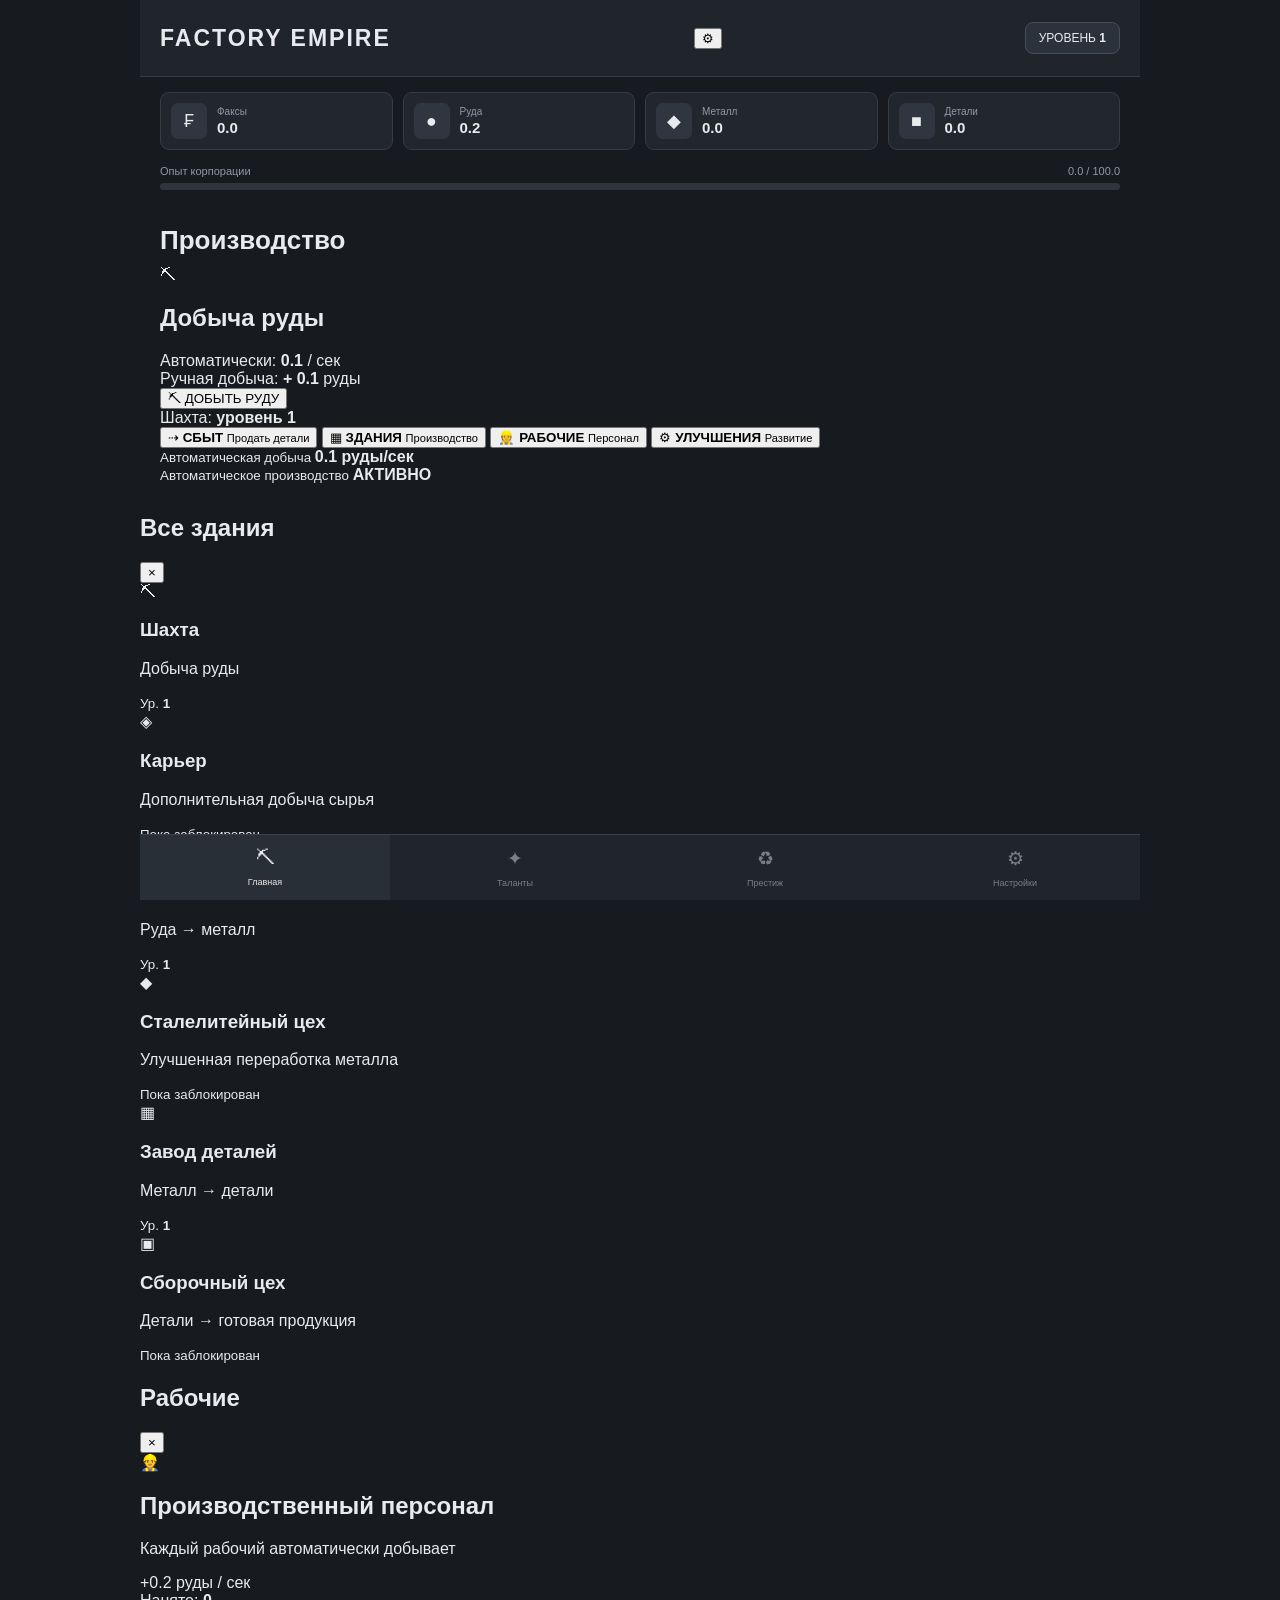
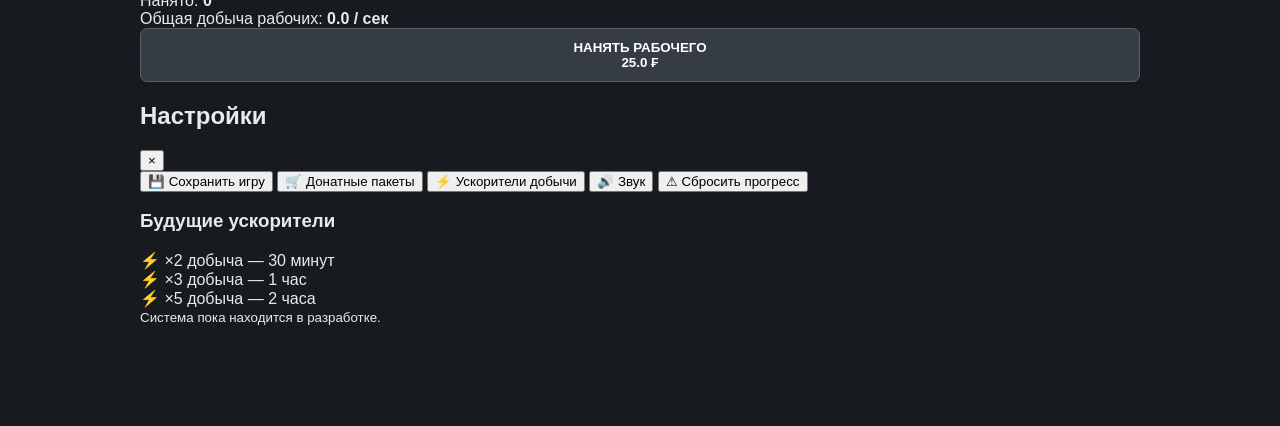
==== commit 445907bf: "index.html" ====
--- a/index.html
+++ b/index.html
@@ -14,7 +14,7 @@
 
 <div class="game">
 
-    <!-- HEADER -->
+    <!-- ВЕРХНЯЯ ПАНЕЛЬ -->
 
     <header class="topbar">
 
@@ -22,14 +22,23 @@
             FACTORY EMPIRE
         </div>
 
+        <div class="top-actions">
+
+            <button onclick="openWindow('settingsWindow')">
+                ⚙
+            </button>
+
+        </div>
+
         <div class="corporation-level">
-            УРОВЕНЬ <span id="playerLevel">1</span>
+            УРОВЕНЬ
+            <b id="playerLevel">1</b>
         </div>
 
     </header>
 
 
-    <!-- RESOURCES -->
+    <!-- РЕСУРСЫ -->
 
     <section class="resources">
 
@@ -75,36 +84,6 @@
     </section>
 
 
-    <!-- PRODUCTION PER SECOND -->
-
-    <section class="income-panel">
-
-        <div>
-            <span>⛏</span>
-
-            <div>
-                <small>Добыча руды</small>
-
-                <strong>
-                    <span id="orePerSecond">0.1</span> / сек
-                </strong>
-            </div>
-        </div>
-
-
-        <div>
-            <span>👷</span>
-
-            <div>
-                <small>Рабочие</small>
-
-                <strong id="workerCount">0</strong>
-            </div>
-        </div>
-
-    </section>
-
-
     <!-- XP -->
 
     <section class="xp-section">
@@ -116,9 +95,13 @@
             </span>
 
             <span>
+
                 <span id="xp">0.0</span>
+
                 /
+
                 <span id="xpNeeded">100.0</span>
+
             </span>
 
         </div>
@@ -133,7 +116,7 @@
     </section>
 
 
-    <!-- LEVEL UP -->
+    <!-- УВЕДОМЛЕНИЕ -->
 
     <div id="levelUpMessage" class="level-up">
 
@@ -146,257 +129,205 @@
     </div>
 
 
-    <!-- PRODUCTION SCREEN -->
-
-    <main id="productionScreen" class="screen">
+    <!-- ГЛАВНЫЙ ЭКРАН -->
+
+    <main id="mainScreen" class="screen">
 
         <h1>Производство</h1>
 
 
-        <div class="production-grid">
-
-
-            <!-- MINE -->
-
-            <article class="building large-building">
-
-                <div class="building-image mine-image">
-                    ⛏
-                </div>
-
-
-                <div class="building-info">
-
-                    <div class="building-title">
-
-                        <h2>Шахта</h2>
-
-                        <span>
-                            Ур. <b id="mineLevel">1</b>
-                        </span>
-
-                    </div>
-
-
-                    <p>
-                        Добывает руду автоматически.
-                    </p>
-
-
-                    <div class="production-value">
-
-                        <span id="mineProduction">
-                            0.1
-                        </span>
-
-                        руды / сек
-
-                    </div>
-
-
-                    <button
-                        onclick="mine()"
-                        class="main-button">
-
-                        ДОБЫТЬ ВРУЧНУЮ
-
-                    </button>
-
-                </div>
-
-            </article>
-
-
-            <!-- SMELTER -->
-
-            <article class="building">
-
-                <div class="building-image smelter-image">
-                    ♨
-                </div>
-
-
-                <div class="building-info">
-
-                    <div class="building-title">
-
-                        <h2>Плавильня</h2>
-
-                        <span>
-                            Ур.
-                            <b id="smelterLevel">1</b>
-                        </span>
-
-                    </div>
-
-
-                    <p>
-                        Перерабатывает руду в металл.
-                    </p>
-
-
-                    <div class="recipe">
-                        2.0 ● → 1.0 ◆
-                    </div>
-
-
-                    <button
-                        onclick="smelt()"
-                        class="main-button">
-
-                        ПРОИЗВЕСТИ
-
-                    </button>
-
-                </div>
-
-            </article>
-
-
-            <!-- FACTORY -->
-
-            <article class="building">
-
-                <div class="building-image factory-image">
-                    ▦
-                </div>
-
-
-                <div class="building-info">
-
-                    <div class="building-title">
-
-                        <h2>Завод</h2>
-
-                        <span>
-                            Ур.
-                            <b id="factoryLevel">1</b>
-                        </span>
-
-                    </div>
-
-
-                    <p>
-                        Производит детали.
-                    </p>
-
-
-                    <div class="recipe">
-                        2.0 ◆ → 1.0 ■
-                    </div>
-
-
-                    <button
-                        onclick="produceParts()"
-                        class="main-button">
-
-                        ПРОИЗВЕСТИ
-
-                    </button>
-
-                </div>
-
-            </article>
-
-
-            <!-- SALE -->
-
-            <article class="building">
-
-                <div class="building-image sale-image">
-                    ⇢
-                </div>
-
-
-                <div class="building-info">
-
-                    <div class="building-title">
-
-                        <h2>Сбыт</h2>
-
-                    </div>
-
-
-                    <p>
-                        Отправляет продукцию покупателям.
-                    </p>
-
-
-                    <div class="production-value">
-
-                        1.0 деталь =
-                        <b>100.0 ₣</b>
-
-                    </div>
-
-
-                    <button
-                        onclick="sellParts()"
-                        class="main-button">
-
-                        ПРОДАТЬ
-
-                    </button>
-
-                </div>
-
-            </article>
-
-        </div>
-
-
-        <!-- WORKERS -->
-
-        <section class="workers-panel">
+        <!-- ДОБЫЧА -->
+
+        <section class="main-production">
+
+            <div class="mine-symbol">
+                ⛏
+            </div>
+
+
+            <h2>
+                Добыча руды
+            </h2>
+
+
+            <div class="ore-rate">
+
+                Автоматически:
+
+                <b id="orePerSecond">
+                    0.1
+                </b>
+
+                / сек
+
+            </div>
+
+
+            <div class="manual-rate">
+
+                Ручная добыча:
+
+                <b>
+                    +<span id="manualMining">
+                        0.1
+                    </span>
+                </b>
+
+                руды
+
+            </div>
+
+
+            <button
+                onclick="mine()"
+                class="mine-button">
+
+                ⛏ ДОБЫТЬ РУДУ
+
+            </button>
+
+
+            <div class="mine-level">
+
+                Шахта:
+
+                <b>
+                    уровень <span id="mineLevel">1</span>
+                </b>
+
+            </div>
+
+        </section>
+
+
+        <!-- ОСНОВНЫЕ ДЕЙСТВИЯ -->
+
+        <section class="main-actions">
+
+            <button
+                onclick="sellParts()"
+                class="action-card">
+
+                <span>⇢</span>
+
+                <strong>
+                    СБЫТ
+                </strong>
+
+                <small>
+                    Продать детали
+                </small>
+
+            </button>
+
+
+            <button
+                onclick="openWindow('buildingsWindow')"
+                class="action-card">
+
+                <span>▦</span>
+
+                <strong>
+                    ЗДАНИЯ
+                </strong>
+
+                <small>
+                    Производство
+                </small>
+
+            </button>
+
+
+            <button
+                onclick="openWindow('workersWindow')"
+                class="action-card">
+
+                <span>👷</span>
+
+                <strong>
+                    РАБОЧИЕ
+                </strong>
+
+                <small>
+                    Персонал
+                </small>
+
+            </button>
+
+
+            <button
+                onclick="showScreen('upgrades')"
+                class="action-card">
+
+                <span>⚙</span>
+
+                <strong>
+                    УЛУЧШЕНИЯ
+                </strong>
+
+                <small>
+                    Развитие
+                </small>
+
+            </button>
+
+        </section>
+
+
+        <!-- БЫСТРАЯ ИНФОРМАЦИЯ -->
+
+        <section class="production-summary">
 
             <div>
 
-                <h2>Рабочие</h2>
-
-                <p>
-                    Каждый рабочий добывает
-                    <b>0.2 руды / сек</b>.
-                </p>
-
-                <p>
-                    Нанято:
-                    <b id="workerCountMain">0</b>
-                </p>
-
-            </div>
-
-
-            <button
-                onclick="hireWorker()"
-                class="upgrade-button">
-
-                НАНЯТЬ РАБОЧЕГО
-
-                <br>
-
-                <span id="workerCost">
-                    25.0
-                </span> ₣
-
-            </button>
+                <small>
+                    Автоматическая добыча
+                </small>
+
+                <b>
+                    <span id="summaryOre">
+                        0.1
+                    </span>
+                    руды/сек
+                </b>
+
+            </div>
+
+
+            <div>
+
+                <small>
+                    Автоматическое производство
+                </small>
+
+                <b>
+                    АКТИВНО
+                </b>
+
+            </div>
 
         </section>
 
     </main>
 
 
-    <!-- UPGRADES -->
+    <!-- ЭКРАН УЛУЧШЕНИЙ -->
 
     <main id="upgradeScreen" class="screen hidden">
 
-        <h1>Улучшения</h1>
-
-        <p class="screen-description">
-            Развивайте производственные мощности.
-        </p>
-
-
-        <!-- MINE UPGRADE -->
+        <button
+            onclick="showScreen('main')"
+            class="back-button">
+
+            ← Назад
+
+        </button>
+
+
+        <h1>
+            Улучшения
+        </h1>
+
 
         <article class="upgrade-card">
 
@@ -409,18 +340,24 @@
 
                 <div class="upgrade-header">
 
-                    <h2>Шахта</h2>
+                    <h2>
+                        Шахта
+                    </h2>
 
                     <span>
+
                         Ур.
-                        <b id="upgradeMineLevel">1</b>
+                        <b id="upgradeMineLevel">
+                            1
+                        </b>
+
                     </span>
 
                 </div>
 
 
                 <p>
-                    Увеличивает базовую скорость добычи.
+                    Увеличивает автоматическую добычу.
                 </p>
 
 
@@ -431,11 +368,12 @@
                     </span>
 
                     →
+
                     <span id="upgradeMineNextPower">
                         0.2
                     </span>
 
-                    руды / сек
+                    руды/сек
 
                 </div>
 
@@ -447,7 +385,7 @@
                     УЛУЧШИТЬ —
 
                     <span id="mineCost">
-                        50.0
+                        50
                     </span>
 
                     ₣
@@ -458,8 +396,6 @@
 
         </article>
 
-
-        <!-- SMELTER -->
 
         <article class="upgrade-card">
 
@@ -472,18 +408,22 @@
 
                 <div class="upgrade-header">
 
-                    <h2>Плавильня</h2>
+                    <h2>
+                        Плавильня
+                    </h2>
 
                     <span>
                         Ур.
-                        <b id="upgradeSmelterLevel">1</b>
+                        <b id="upgradeSmelterLevel">
+                            1
+                        </b>
                     </span>
 
                 </div>
 
 
                 <p>
-                    Повышает эффективность переработки.
+                    Увеличивает автоматический выпуск металла.
                 </p>
 
 
@@ -492,10 +432,10 @@
                     Выход:
 
                     <span id="smelterOutput">
-                        1.0
-                    </span>
-
-                    металла
+                        0.1
+                    </span>
+
+                    металла/сек
 
                 </div>
 
@@ -507,7 +447,7 @@
                     УЛУЧШИТЬ —
 
                     <span id="smelterCost">
-                        100.0
+                        100
                     </span>
 
                     ₣
@@ -518,8 +458,6 @@
 
         </article>
 
-
-        <!-- FACTORY -->
 
         <article class="upgrade-card">
 
@@ -532,18 +470,22 @@
 
                 <div class="upgrade-header">
 
-                    <h2>Завод</h2>
+                    <h2>
+                        Завод деталей
+                    </h2>
 
                     <span>
                         Ур.
-                        <b id="upgradeFactoryLevel">1</b>
+                        <b id="upgradeFactoryLevel">
+                            1
+                        </b>
                     </span>
 
                 </div>
 
 
                 <p>
-                    Повышает количество выпускаемых деталей.
+                    Увеличивает автоматический выпуск деталей.
                 </p>
 
 
@@ -552,10 +494,10 @@
                     Выход:
 
                     <span id="factoryOutput">
-                        1.0
-                    </span>
-
-                    деталей
+                        0.1
+                    </span>
+
+                    деталей/сек
 
                 </div>
 
@@ -567,7 +509,7 @@
                     УЛУЧШИТЬ —
 
                     <span id="factoryCost">
-                        200.0
+                        200
                     </span>
 
                     ₣
@@ -581,11 +523,385 @@
     </main>
 
 
-    <!-- TALENTS -->
+    <!-- ОКНО ЗДАНИЙ -->
+
+    <div
+        id="buildingsWindow"
+        class="modal hidden">
+
+        <div class="modal-content">
+
+            <div class="modal-header">
+
+                <h2>
+                    Все здания
+                </h2>
+
+                <button onclick="closeWindow('buildingsWindow')">
+                    ×
+                </button>
+
+            </div>
+
+
+            <div class="buildings-list">
+
+
+                <!-- ШАХТА -->
+
+                <div class="building-row">
+
+                    <div class="building-icon">
+                        ⛏
+                    </div>
+
+                    <div>
+
+                        <h3>
+                            Шахта
+                        </h3>
+
+                        <p>
+                            Добыча руды
+                        </p>
+
+                        <small>
+                            Ур. <b id="buildingMineLevel">1</b>
+                        </small>
+
+                    </div>
+
+                </div>
+
+
+                <!-- КАРЬЕР -->
+
+                <div class="building-row">
+
+                    <div class="building-icon">
+                        ◈
+                    </div>
+
+                    <div>
+
+                        <h3>
+                            Карьер
+                        </h3>
+
+                        <p>
+                            Дополнительная добыча сырья
+                        </p>
+
+                        <small>
+                            Пока заблокирован
+                        </small>
+
+                    </div>
+
+                </div>
+
+
+                <!-- ПЛАВИЛЬНЯ -->
+
+                <div class="building-row">
+
+                    <div class="building-icon">
+                        ♨
+                    </div>
+
+                    <div>
+
+                        <h3>
+                            Плавильня
+                        </h3>
+
+                        <p>
+                            Руда → металл
+                        </p>
+
+                        <small>
+                            Ур. <b id="buildingSmelterLevel">1</b>
+                        </small>
+
+                    </div>
+
+                </div>
+
+
+                <!-- СТАЛЕЛИТЕЙНЫЙ -->
+
+                <div class="building-row">
+
+                    <div class="building-icon">
+                        ◆
+                    </div>
+
+                    <div>
+
+                        <h3>
+                            Сталелитейный цех
+                        </h3>
+
+                        <p>
+                            Улучшенная переработка металла
+                        </p>
+
+                        <small>
+                            Пока заблокирован
+                        </small>
+
+                    </div>
+
+                </div>
+
+
+                <!-- ЗАВОД -->
+
+                <div class="building-row">
+
+                    <div class="building-icon">
+                        ▦
+                    </div>
+
+                    <div>
+
+                        <h3>
+                            Завод деталей
+                        </h3>
+
+                        <p>
+                            Металл → детали
+                        </p>
+
+                        <small>
+                            Ур. <b id="buildingFactoryLevel">1</b>
+                        </small>
+
+                    </div>
+
+                </div>
+
+
+                <!-- СБОРКА -->
+
+                <div class="building-row">
+
+                    <div class="building-icon">
+                        ▣
+                    </div>
+
+                    <div>
+
+                        <h3>
+                            Сборочный цех
+                        </h3>
+
+                        <p>
+                            Детали → готовая продукция
+                        </p>
+
+                        <small>
+                            Пока заблокирован
+                        </small>
+
+                    </div>
+
+                </div>
+
+
+            </div>
+
+        </div>
+
+    </div>
+
+
+    <!-- ОКНО РАБОЧИХ -->
+
+    <div
+        id="workersWindow"
+        class="modal hidden">
+
+        <div class="modal-content">
+
+            <div class="modal-header">
+
+                <h2>
+                    Рабочие
+                </h2>
+
+                <button onclick="closeWindow('workersWindow')">
+                    ×
+                </button>
+
+            </div>
+
+
+            <div class="worker-big">
+
+                <div class="worker-icon">
+                    👷
+                </div>
+
+
+                <h2>
+                    Производственный персонал
+                </h2>
+
+
+                <p>
+                    Каждый рабочий автоматически добывает
+                </p>
+
+
+                <div class="worker-production">
+                    +0.2 руды / сек
+                </div>
+
+
+                <div class="worker-stat">
+
+                    Нанято:
+
+                    <b id="workerCountMain">
+                        0
+                    </b>
+
+                </div>
+
+
+                <div class="worker-stat">
+
+                    Общая добыча рабочих:
+
+                    <b>
+                        <span id="workerProduction">
+                            0.0
+                        </span>
+                        / сек
+                    </b>
+
+                </div>
+
+
+                <button
+                    onclick="hireWorker()"
+                    class="upgrade-button">
+
+                    НАНЯТЬ РАБОЧЕГО
+
+                    <br>
+
+                    <span id="workerCost">
+                        25.0
+                    </span>
+                    ₣
+
+                </button>
+
+            </div>
+
+        </div>
+
+    </div>
+
+
+    <!-- НАСТРОЙКИ -->
+
+    <div
+        id="settingsWindow"
+        class="modal hidden">
+
+        <div class="modal-content">
+
+            <div class="modal-header">
+
+                <h2>
+                    Настройки
+                </h2>
+
+                <button onclick="closeWindow('settingsWindow')">
+                    ×
+                </button>
+
+            </div>
+
+
+            <div class="settings-list">
+
+                <button onclick="saveGame()">
+                    💾 Сохранить игру
+                </button>
+
+
+                <button onclick="showComingSoon()">
+                    🛒 Донатные пакеты
+                </button>
+
+
+                <button onclick="showComingSoon()">
+                    ⚡ Ускорители добычи
+                </button>
+
+
+                <button onclick="showComingSoon()">
+                    🔊 Звук
+                </button>
+
+
+                <button onclick="resetGame()">
+                    ⚠ Сбросить прогресс
+                </button>
+
+            </div>
+
+
+            <div class="donate-preview">
+
+                <h3>
+                    Будущие ускорители
+                </h3>
+
+                <div>
+                    ⚡ ×2 добыча — 30 минут
+                </div>
+
+                <div>
+                    ⚡ ×3 добыча — 1 час
+                </div>
+
+                <div>
+                    ⚡ ×5 добыча — 2 часа
+                </div>
+
+                <small>
+                    Система пока находится в разработке.
+                </small>
+
+            </div>
+
+        </div>
+
+    </div>
+
+
+    <!-- ТАЛАНТЫ -->
 
     <main id="talentScreen" class="screen hidden">
 
-        <h1>Дерево талантов</h1>
+        <button
+            onclick="showScreen('main')"
+            class="back-button">
+
+            ← Назад
+
+        </button>
+
+
+        <h1>
+            Дерево талантов
+        </h1>
+
 
         <div class="talent-points">
 
@@ -607,7 +923,9 @@
                     ⛏
                 </div>
 
-                <h2>Эффективность</h2>
+                <h2>
+                    Эффективность
+                </h2>
 
                 <p>
                     +10% к добыче руды.
@@ -639,10 +957,12 @@
                     ₣
                 </div>
 
-                <h2>Экономика</h2>
+                <h2>
+                    Экономика
+                </h2>
 
                 <p>
-                    +10% к доходу от продаж.
+                    +10% к доходу.
                 </p>
 
                 <small>
@@ -672,10 +992,12 @@
                     ▦
                 </div>
 
-                <h2>Производство</h2>
+                <h2>
+                    Производство
+                </h2>
 
                 <p>
-                    +10% к производству деталей.
+                    +10% к производству.
                 </p>
 
                 <small>
@@ -698,11 +1020,22 @@
     </main>
 
 
-    <!-- PRESTIGE -->
+    <!-- ПРЕСТИЖ -->
 
     <main id="prestigeScreen" class="screen hidden">
 
-        <h1>Престиж</h1>
+        <button
+            onclick="showScreen('main')"
+            class="back-button">
+
+            ← Назад
+
+        </button>
+
+
+        <h1>
+            Престиж
+        </h1>
 
 
         <div class="prestige-card">
@@ -718,8 +1051,8 @@
 
 
             <p>
-                Сбросьте накопленный прогресс,
-                чтобы получить постоянный бонус.
+                Престиж сбрасывает обычный прогресс,
+                но даёт постоянный бонус.
             </p>
 
 
@@ -728,7 +1061,7 @@
                 Требуется:
 
                 <b>
-                    уровень 10
+                    уровень 100
                 </b>
 
             </div>
@@ -760,28 +1093,22 @@
     </main>
 
 
-    <!-- NAVIGATION -->
+    <!-- НИЖНЯЯ НАВИГАЦИЯ -->
 
     <nav class="navigation">
 
         <button
-            id="productionTab"
-            onclick="showScreen('production')"
+            id="mainTab"
+            onclick="showScreen('main')"
             class="nav-button active">
 
-            <span>▦</span>
-            <small>Производство</small>
-
-        </button>
-
-
-        <button
-            id="upgradeTab"
-            onclick="showScreen('upgrades')"
-            class="nav-button">
-
-            <span>⚙</span>
-            <small>Улучшения</small>
+            <span>
+                ⛏
+            </span>
+
+            <small>
+                Главная
+            </small>
 
         </button>
 
@@ -791,8 +1118,13 @@
             onclick="showScreen('talents')"
             class="nav-button">
 
-            <span>✦</span>
-            <small>Таланты</small>
+            <span>
+                ✦
+            </span>
+
+            <small>
+                Таланты
+            </small>
 
         </button>
 
@@ -802,11 +1134,31 @@
             onclick="showScreen('prestige')"
             class="nav-button">
 
-            <span>♻</span>
-            <small>Престиж</small>
+            <span>
+                ♻
+            </span>
+
+            <small>
+                Престиж
+            </small>
 
         </button>
 
+
+        <button
+            onclick="openWindow('settingsWindow')"
+            class="nav-button">
+
+            <span>
+                ⚙
+            </span>
+
+            <small>
+                Настройки
+            </small>
+
+        </button>
+
     </nav>
 
 </div>
@@ -817,5 +1169,3 @@
 </body>
 
 </html>
-
-
--- a/style.css
+++ b/style.css
@@ -20,9 +20,7 @@
 }
 
 
-/* =========================
-   ВЕРХ
-========================= */
+/* HEADER */
 
 .topbar {
     display: flex;
@@ -32,33 +30,34 @@
     padding: 22px 20px;
 
     background: #20242b;
+
     border-bottom: 1px solid #353b44;
 }
 
 .logo {
-    font-size: 24px;
+    font-size: 23px;
     font-weight: 800;
     letter-spacing: 2px;
 }
 
 .corporation-level {
-    padding: 8px 14px;
+    padding: 8px 13px;
 
     background: #2c323b;
+
     border: 1px solid #464e59;
 
     border-radius: 8px;
 
-    font-size: 13px;
-}
-
-
-/* =========================
-   РЕСУРСЫ
-========================= */
+    font-size: 12px;
+}
+
+
+/* RESOURCES */
 
 .resources {
     display: grid;
+
     grid-template-columns: repeat(4, 1fr);
 
     gap: 10px;
@@ -82,16 +81,16 @@
 }
 
 .resource-icon {
-    width: 35px;
-    height: 35px;
+    width: 36px;
+    height: 36px;
 
     display: flex;
     align-items: center;
     justify-content: center;
 
+    background: #303640;
+
     border-radius: 7px;
-
-    background: #303640;
 
     font-size: 18px;
 }
@@ -101,7 +100,7 @@
 
     color: #9299a3;
 
-    font-size: 11px;
+    font-size: 10px;
 }
 
 .resource strong {
@@ -109,13 +108,55 @@
 
     margin-top: 2px;
 
-    font-size: 16px;
-}
-
-
-/* =========================
-   XP
-========================= */
+    font-size: 15px;
+}
+
+
+/* INCOME */
+
+.income-panel {
+    display: grid;
+
+    grid-template-columns: 1fr 1fr;
+
+    gap: 10px;
+
+    padding: 0 20px 12px;
+}
+
+.income-panel > div {
+    display: flex;
+    align-items: center;
+
+    gap: 12px;
+
+    padding: 12px;
+
+    background: #20252c;
+
+    border: 1px solid #353c45;
+
+    border-radius: 9px;
+}
+
+.income-panel > div > span {
+    font-size: 22px;
+}
+
+.income-panel small {
+    display: block;
+
+    color: #858c96;
+
+    font-size: 10px;
+}
+
+.income-panel strong {
+    font-size: 15px;
+}
+
+
+/* XP */
 
 .xp-section {
     padding: 0 20px 15px;
@@ -129,7 +170,7 @@
 
     color: #9299a3;
 
-    font-size: 12px;
+    font-size: 11px;
 }
 
 .xp-bar {
@@ -146,15 +187,13 @@
     width: 0%;
     height: 100%;
 
-    background: #8a929d;
+    background: #8b939e;
 
     transition: width 0.2s;
 }
 
 
-/* =========================
-   ЭКРАН
-========================= */
+/* SCREENS */
 
 .screen {
     padding: 10px 20px;
@@ -165,21 +204,19 @@
 }
 
 .screen h1 {
-    margin: 10px 0 5px;
-
-    font-size: 27px;
+    margin: 10px 0;
+
+    font-size: 26px;
 }
 
 .screen-description {
     color: #858c96;
 
-    margin-top: 0;
-}
-
-
-/* =========================
-   УВЕДОМЛЕНИЕ
-========================= */
+    font-size: 13px;
+}
+
+
+/* LEVEL UP */
 
 .level-up {
     display: none;
@@ -199,10 +236,16 @@
     font-weight: bold;
 }
 
-
-/* =========================
-   ЗДАНИЯ
-========================= */
+.level-up div {
+    margin-top: 5px;
+
+    color: #aab1ba;
+
+    font-size: 12px;
+}
+
+
+/* PRODUCTION */
 
 .production-grid {
     display: grid;
@@ -211,7 +254,7 @@
 
     gap: 14px;
 
-    margin-top: 18px;
+    margin-top: 15px;
 }
 
 .building {
@@ -219,22 +262,21 @@
 
     min-height: 190px;
 
+    overflow: hidden;
+
     background: #22272e;
 
     border: 1px solid #383f48;
 
     border-radius: 12px;
-
-    overflow: hidden;
 }
 
 .large-building {
     grid-column: span 2;
 }
 
-
 .building-image {
-    width: 110px;
+    width: 105px;
 
     display: flex;
     align-items: center;
@@ -242,11 +284,11 @@
 
     flex-shrink: 0;
 
-    background: #292f37;
+    background: #2b3037;
 
     color: #b9c0c8;
 
-    font-size: 52px;
+    font-size: 48px;
 }
 
 .mine-image {
@@ -265,11 +307,10 @@
     background: #292e33;
 }
 
-
 .building-info {
-    padding: 18px;
-
     flex: 1;
+
+    padding: 17px;
 }
 
 .building-title {
@@ -282,28 +323,29 @@
 .building-title h2 {
     margin: 0;
 
-    font-size: 19px;
+    font-size: 18px;
 }
 
 .building-title span {
     color: #9299a3;
 
-    font-size: 12px;
+    font-size: 11px;
 }
 
 .building-info p {
     color: #858c96;
 
-    font-size: 13px;
+    font-size: 12px;
 
     line-height: 1.4;
 }
-
 
 .production-value {
     margin: 12px 0;
 
-    font-size: 14px;
+    color: #c4cad1;
+
+    font-size: 13px;
 }
 
 .recipe {
@@ -311,13 +353,11 @@
 
     color: #aab1ba;
 
-    font-size: 14px;
-}
-
-
-/* =========================
-   КНОПКИ
-========================= */
+    font-size: 13px;
+}
+
+
+/* BUTTONS */
 
 .main-button,
 .upgrade-button {
@@ -325,13 +365,13 @@
 
     padding: 11px;
 
+    background: #353c45;
+
     border: 1px solid #59616b;
 
     border-radius: 7px;
 
-    background: #353c45;
-
-    color: #fff;
+    color: white;
 
     font-weight: bold;
 
@@ -343,24 +383,65 @@
     background: #414a55;
 }
 
-.main-button:active,
-.upgrade-button:active {
-    transform: translateY(1px);
-}
-
-
-/* =========================
-   УЛУЧШЕНИЯ
-========================= */
+button:disabled {
+    opacity: 0.4;
+
+    cursor: not-allowed;
+}
+
+
+/* WORKERS */
+
+.workers-panel {
+    display: flex;
+
+    justify-content: space-between;
+    align-items: center;
+
+    gap: 20px;
+
+    margin-top: 14px;
+
+    padding: 18px;
+
+    background: #22272e;
+
+    border: 1px solid #383f48;
+
+    border-radius: 12px;
+}
+
+.workers-panel h2 {
+    margin: 0 0 7px;
+
+    font-size: 18px;
+}
+
+.workers-panel p {
+    margin: 5px 0;
+
+    color: #858c96;
+
+    font-size: 12px;
+}
+
+.workers-panel .upgrade-button {
+    width: 190px;
+
+    flex-shrink: 0;
+}
+
+
+/* UPGRADES */
 
 .upgrade-card {
     display: flex;
 
-    gap: 16px;
+    gap: 15px;
 
     margin-top: 14px;
 
-    padding: 18px;
+    padding: 17px;
 
     background: #22272e;
 
@@ -370,8 +451,8 @@
 }
 
 .upgrade-icon {
-    width: 70px;
-    height: 70px;
+    width: 65px;
+    height: 65px;
 
     display: flex;
     align-items: center;
@@ -383,7 +464,7 @@
 
     border-radius: 9px;
 
-    font-size: 34px;
+    font-size: 30px;
 }
 
 .upgrade-content {
@@ -406,27 +487,158 @@
 .upgrade-header span {
     color: #9299a3;
 
-    font-size: 12px;
+    font-size: 11px;
 }
 
 .upgrade-content p {
     color: #858c96;
 
-    font-size: 13px;
+    font-size: 12px;
 }
 
 .upgrade-effect {
     margin: 10px 0;
 
-    color: #bfc5cc;
+    color: #c1c7ce;
 
     font-size: 13px;
 }
 
 
-/* =========================
-   НИЖНЯЯ ПАНЕЛЬ
-========================= */
+/* TALENTS */
+
+.talent-points {
+    padding: 12px;
+
+    background: #242a31;
+
+    border: 1px solid #3b424b;
+
+    border-radius: 8px;
+
+    text-align: center;
+}
+
+.talent-tree {
+    max-width: 500px;
+
+    margin: 20px auto;
+}
+
+.talent-card {
+    padding: 20px;
+
+    text-align: center;
+
+    background: #22272e;
+
+    border: 1px solid #383f48;
+
+    border-radius: 12px;
+}
+
+.talent-icon {
+    font-size: 34px;
+
+    margin-bottom: 8px;
+}
+
+.talent-card h2 {
+    margin: 5px;
+
+    font-size: 18px;
+}
+
+.talent-card p {
+    color: #858c96;
+
+    font-size: 13px;
+}
+
+.talent-card small {
+    display: block;
+
+    margin-bottom: 12px;
+
+    color: #9299a3;
+}
+
+.talent-card button {
+    width: 100%;
+
+    padding: 10px;
+
+    background: #353c45;
+
+    border: 1px solid #59616b;
+
+    border-radius: 7px;
+
+    color: white;
+
+    cursor: pointer;
+}
+
+.talent-line {
+    text-align: center;
+
+    padding: 8px;
+
+    color: #7e8792;
+
+    font-size: 25px;
+}
+
+
+/* PRESTIGE */
+
+.prestige-card {
+    max-width: 600px;
+
+    margin: 30px auto;
+
+    padding: 30px;
+
+    text-align: center;
+
+    background: #22272e;
+
+    border: 1px solid #454d57;
+
+    border-radius: 13px;
+}
+
+.prestige-icon {
+    font-size: 50px;
+
+    margin-bottom: 10px;
+}
+
+.prestige-card p {
+    color: #858c96;
+
+    line-height: 1.5;
+}
+
+.prestige-requirement,
+.prestige-reward {
+    margin: 12px 0;
+
+    padding: 10px;
+
+    background: #2b3037;
+
+    border-radius: 7px;
+
+    font-size: 13px;
+}
+
+.prestige-card .upgrade-button {
+    margin-top: 12px;
+}
+
+
+/* NAVIGATION */
 
 .navigation {
     position: fixed;
@@ -466,11 +678,11 @@
 
     margin-bottom: 4px;
 
-    font-size: 20px;
+    font-size: 19px;
 }
 
 .nav-button small {
-    font-size: 10px;
+    font-size: 9px;
 }
 
 .nav-button.active {
@@ -479,27 +691,23 @@
     background: #292f37;
 }
 
-.nav-button.locked {
-    opacity: 0.4;
-
-    cursor: not-allowed;
-}
-
-
-/* =========================
-   ТЕЛЕФОН
-========================= */
+
+/* MOBILE */
 
 @media (max-width: 650px) {
 
     .logo {
-        font-size: 18px;
+        font-size: 17px;
     }
 
     .resources {
         grid-template-columns: repeat(2, 1fr);
     }
 
+    .income-panel {
+        grid-template-columns: 1fr;
+    }
+
     .production-grid {
         grid-template-columns: 1fr;
     }
@@ -508,18 +716,21 @@
         grid-column: span 1;
     }
 
-    .building {
-        min-height: 170px;
-    }
-
     .building-image {
-        width: 85px;
-
-        font-size: 40px;
+        width: 80px;
+    }
+
+    .workers-panel {
+        flex-direction: column;
+        align-items: stretch;
+    }
+
+    .workers-panel .upgrade-button {
+        width: 100%;
     }
 
     .upgrade-card {
-        padding: 14px;
-    }
-
-}
+        padding: 13px;
+    }
+
+}
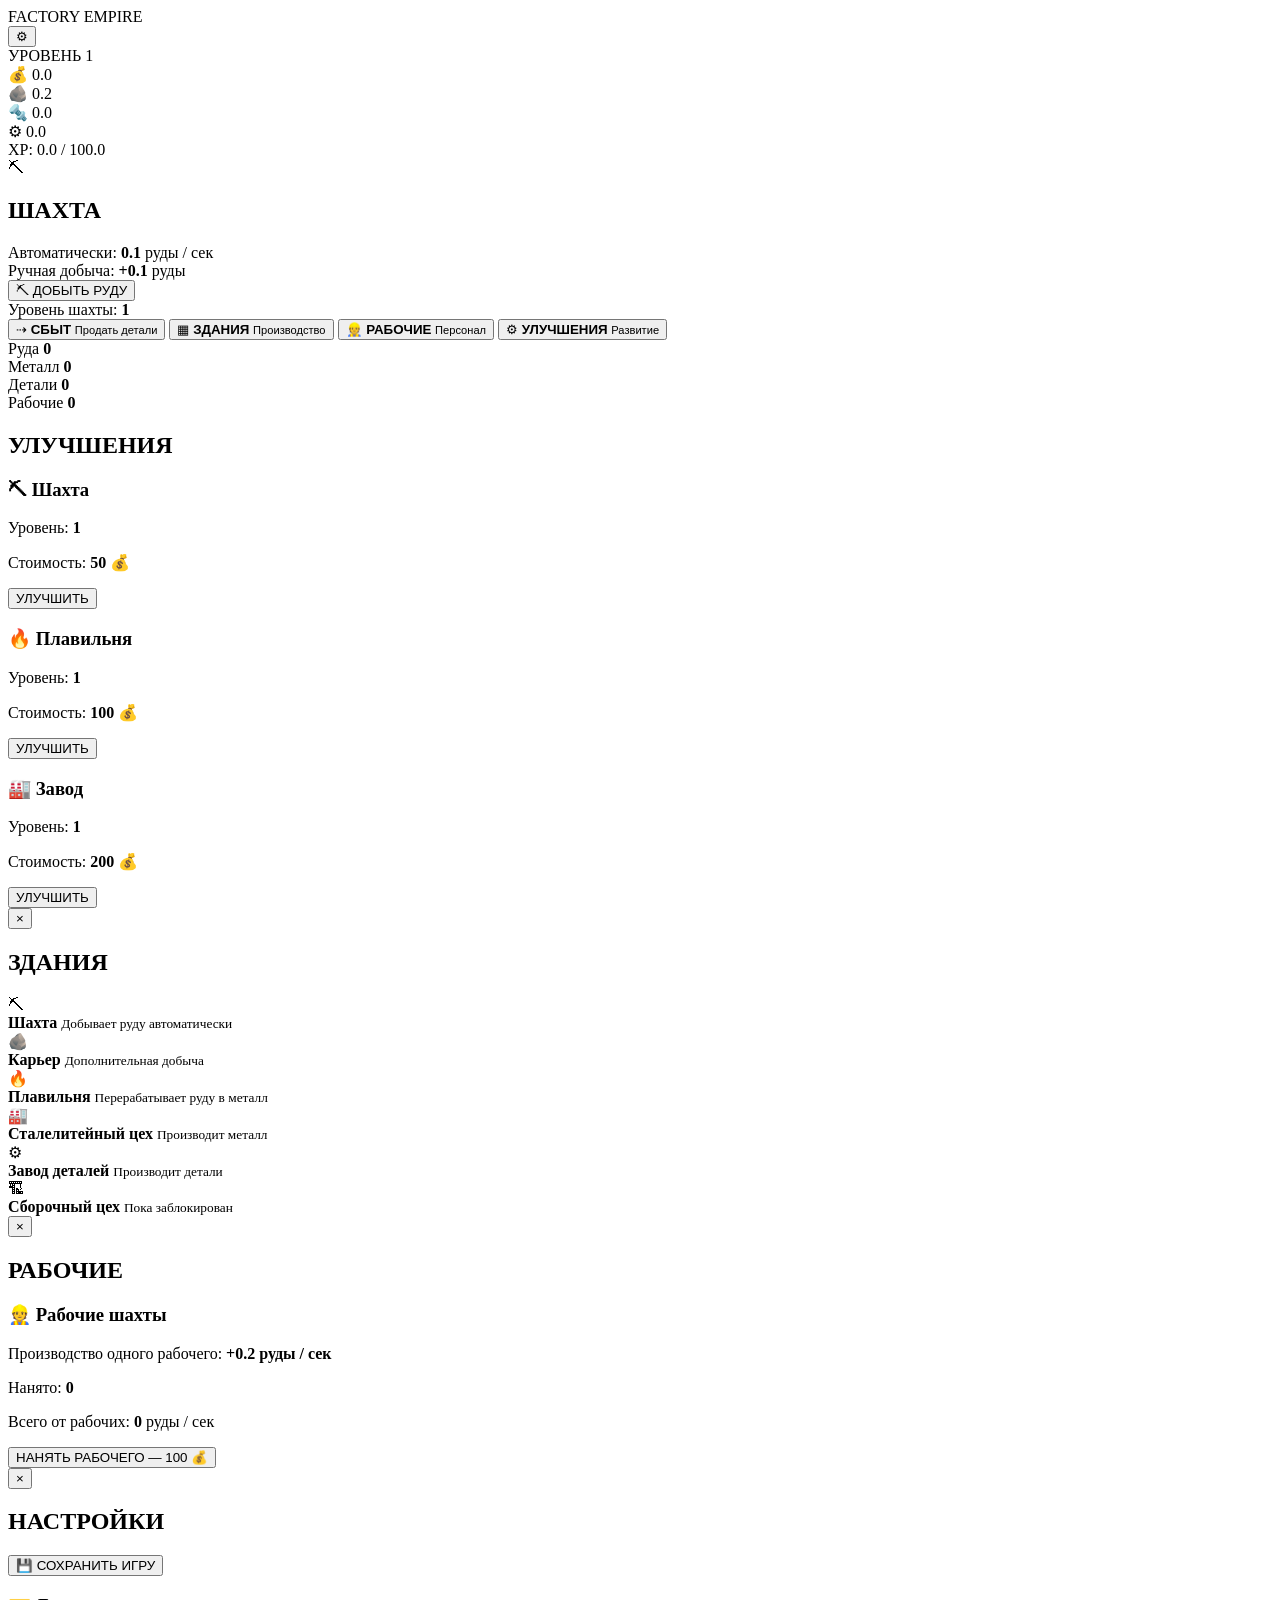
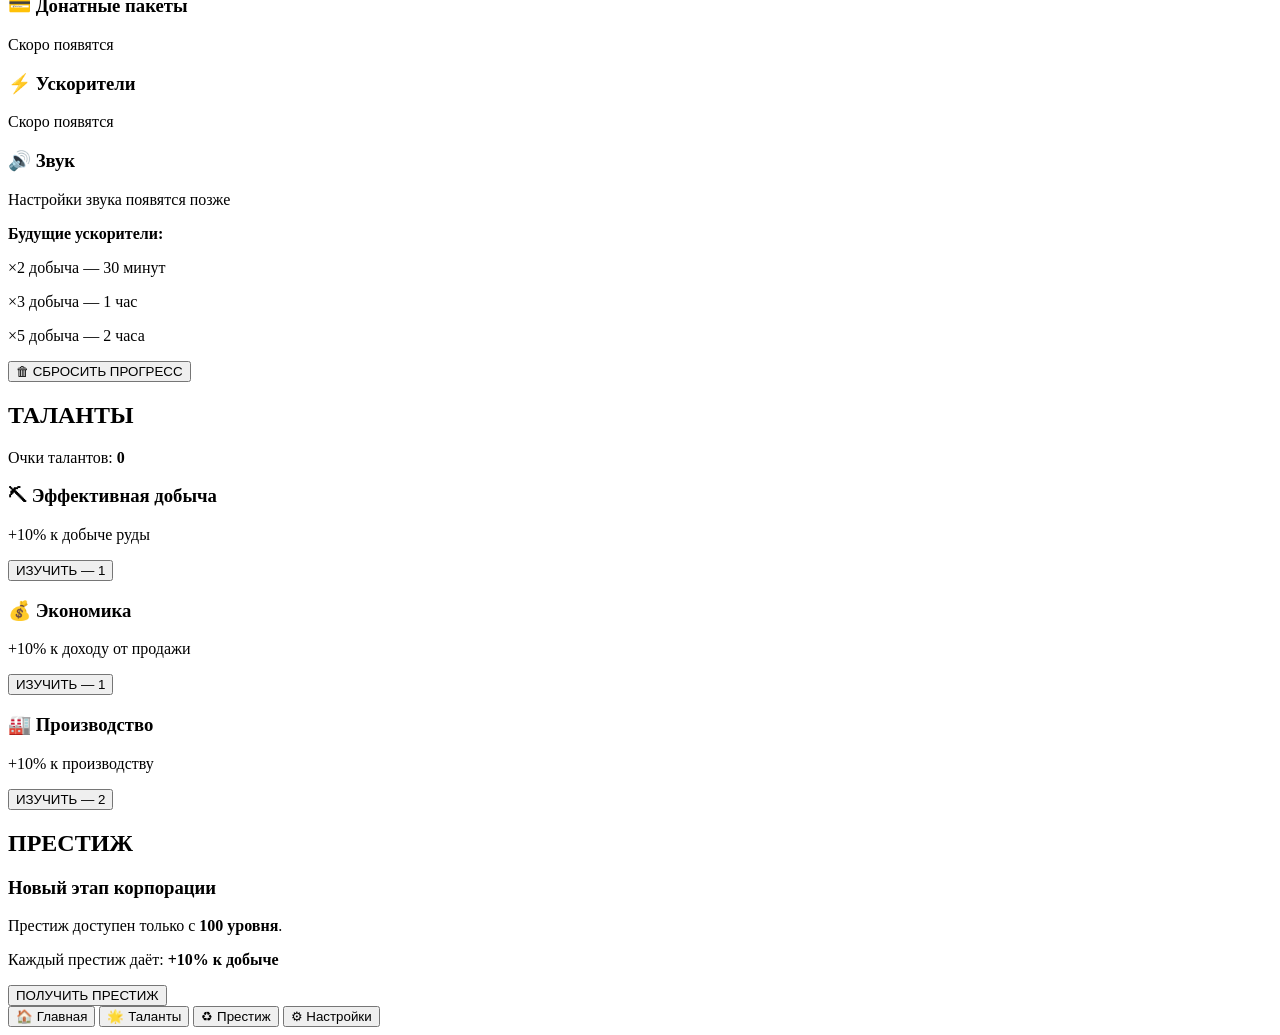
==== commit 040dcb1d: "index.html" ====
--- a/index.html
+++ b/index.html
@@ -1,1171 +1,508 @@
 <!DOCTYPE html>
 <html lang="ru">
-
 <head>
     <meta charset="UTF-8">
     <meta name="viewport" content="width=device-width, initial-scale=1.0">
 
     <title>Factory Empire</title>
 
-    <link rel="stylesheet" href="style.css">
+    <link rel="stylesheet" href="./style.css">
 </head>
 
 <body>
 
-<div class="game">
-
-    <!-- ВЕРХНЯЯ ПАНЕЛЬ -->
-
-    <header class="topbar">
-
-        <div class="logo">
-            FACTORY EMPIRE
-        </div>
-
-        <div class="top-actions">
-
-            <button onclick="openWindow('settingsWindow')">
-                ⚙
+<header class="topbar">
+    <div class="logo">FACTORY EMPIRE</div>
+
+    <button class="settings-button" onclick="openModal('settingsModal')">
+        ⚙
+    </button>
+
+    <div class="level">
+        УРОВЕНЬ <span id="playerLevel">1</span>
+    </div>
+</header>
+
+
+<section class="resources">
+
+    <div class="resource">
+        💰
+        <span id="money">0</span>
+    </div>
+
+    <div class="resource">
+        🪨
+        <span id="ore">0</span>
+    </div>
+
+    <div class="resource">
+        🔩
+        <span id="metal">0</span>
+    </div>
+
+    <div class="resource">
+        ⚙
+        <span id="parts">0</span>
+    </div>
+
+</section>
+
+
+<section class="xp-section">
+
+    <div class="xp-text">
+        XP:
+        <span id="xp">0</span>
+        /
+        <span id="xpNeeded">100</span>
+    </div>
+
+    <div class="xp-bar">
+        <div id="xpFill"></div>
+    </div>
+
+</section>
+
+
+<div id="levelMessage" class="level-message"></div>
+
+
+<main id="mainScreen">
+
+    <section class="mine-panel">
+
+        <div class="mine-icon">⛏</div>
+
+        <h1>ШАХТА</h1>
+
+        <div class="automatic">
+            Автоматически:
+            <b id="autoMining">0.1</b>
+            руды / сек
+        </div>
+
+        <div class="manual">
+            Ручная добыча:
+            <b id="manualMining">+0.1</b>
+            руды
+        </div>
+
+        <button class="mine-button" onclick="mine()">
+            ⛏ ДОБЫТЬ РУДУ
+        </button>
+
+        <div class="mine-level">
+            Уровень шахты:
+            <b id="mineLevel">1</b>
+        </div>
+
+    </section>
+
+
+    <section class="action-grid">
+
+        <button class="action-card" onclick="sellParts()">
+            <span>⇢</span>
+            <b>СБЫТ</b>
+            <small>Продать детали</small>
+        </button>
+
+        <button class="action-card" onclick="openModal('buildingsModal')">
+            <span>▦</span>
+            <b>ЗДАНИЯ</b>
+            <small>Производство</small>
+        </button>
+
+        <button class="action-card" onclick="openModal('workersModal')">
+            <span>👷</span>
+            <b>РАБОЧИЕ</b>
+            <small>Персонал</small>
+        </button>
+
+        <button class="action-card" onclick="showScreen('upgradeScreen')">
+            <span>⚙</span>
+            <b>УЛУЧШЕНИЯ</b>
+            <small>Развитие</small>
+        </button>
+
+    </section>
+
+
+    <section class="summary-grid">
+
+        <div class="summary-card">
+            <span>Руда</span>
+            <b id="summaryOre">0</b>
+        </div>
+
+        <div class="summary-card">
+            <span>Металл</span>
+            <b id="summaryMetal">0</b>
+        </div>
+
+        <div class="summary-card">
+            <span>Детали</span>
+            <b id="summaryParts">0</b>
+        </div>
+
+        <div class="summary-card">
+            <span>Рабочие</span>
+            <b id="summaryWorkers">0</b>
+        </div>
+
+    </section>
+
+</main>
+
+
+<section id="upgradeScreen" class="screen hidden">
+
+    <h2>УЛУЧШЕНИЯ</h2>
+
+    <div class="upgrade-card">
+
+        <div>
+            <h3>⛏ Шахта</h3>
+
+            <p>
+                Уровень:
+                <b id="upgradeMineLevel">1</b>
+            </p>
+
+            <p>
+                Стоимость:
+                <b id="mineUpgradeCost">50</b> 💰
+            </p>
+        </div>
+
+        <button onclick="upgradeMine()">
+            УЛУЧШИТЬ
+        </button>
+
+    </div>
+
+
+    <div class="upgrade-card">
+
+        <div>
+            <h3>🔥 Плавильня</h3>
+
+            <p>
+                Уровень:
+                <b id="upgradeSmelterLevel">1</b>
+            </p>
+
+            <p>
+                Стоимость:
+                <b id="smelterUpgradeCost">100</b> 💰
+            </p>
+        </div>
+
+        <button onclick="upgradeSmelter()">
+            УЛУЧШИТЬ
+        </button>
+
+    </div>
+
+
+    <div class="upgrade-card">
+
+        <div>
+            <h3>🏭 Завод</h3>
+
+            <p>
+                Уровень:
+                <b id="upgradeFactoryLevel">1</b>
+            </p>
+
+            <p>
+                Стоимость:
+                <b id="factoryUpgradeCost">200</b> 💰
+            </p>
+        </div>
+
+        <button onclick="upgradeFactory()">
+            УЛУЧШИТЬ
+        </button>
+
+    </div>
+
+</section>
+
+
+<!-- ЗДАНИЯ -->
+
+<div id="buildingsModal" class="modal">
+
+    <div class="modal-content">
+
+        <button class="close" onclick="closeModal('buildingsModal')">
+            ×
+        </button>
+
+        <h2>ЗДАНИЯ</h2>
+
+        <div class="building-card">
+            <span>⛏</span>
+            <div>
+                <b>Шахта</b>
+                <small>Добывает руду автоматически</small>
+            </div>
+        </div>
+
+        <div class="building-card">
+            <span>🪨</span>
+            <div>
+                <b>Карьер</b>
+                <small>Дополнительная добыча</small>
+            </div>
+        </div>
+
+        <div class="building-card">
+            <span>🔥</span>
+            <div>
+                <b>Плавильня</b>
+                <small>Перерабатывает руду в металл</small>
+            </div>
+        </div>
+
+        <div class="building-card">
+            <span>🏭</span>
+            <div>
+                <b>Сталелитейный цех</b>
+                <small>Производит металл</small>
+            </div>
+        </div>
+
+        <div class="building-card">
+            <span>⚙</span>
+            <div>
+                <b>Завод деталей</b>
+                <small>Производит детали</small>
+            </div>
+        </div>
+
+        <div class="building-card locked">
+            <span>🏗</span>
+            <div>
+                <b>Сборочный цех</b>
+                <small>Пока заблокирован</small>
+            </div>
+        </div>
+
+    </div>
+
+</div>
+
+
+<!-- РАБОЧИЕ -->
+
+<div id="workersModal" class="modal">
+
+    <div class="modal-content">
+
+        <button class="close" onclick="closeModal('workersModal')">
+            ×
+        </button>
+
+        <h2>РАБОЧИЕ</h2>
+
+        <div class="worker-info">
+
+            <h3>👷 Рабочие шахты</h3>
+
+            <p>
+                Производство одного рабочего:
+                <b>+0.2 руды / сек</b>
+            </p>
+
+            <p>
+                Нанято:
+                <b id="workersCount">0</b>
+            </p>
+
+            <p>
+                Всего от рабочих:
+                <b id="workerProduction">0</b>
+                руды / сек
+            </p>
+
+            <button onclick="hireWorker()">
+                НАНЯТЬ РАБОЧЕГО — 100 💰
             </button>
 
         </div>
 
-        <div class="corporation-level">
-            УРОВЕНЬ
-            <b id="playerLevel">1</b>
-        </div>
-
-    </header>
-
-
-    <!-- РЕСУРСЫ -->
-
-    <section class="resources">
-
-        <div class="resource">
-            <span class="resource-icon">₣</span>
-
-            <div>
-                <small>Факсы</small>
-                <strong id="money">0.0</strong>
-            </div>
-        </div>
-
-
-        <div class="resource">
-            <span class="resource-icon">●</span>
-
-            <div>
-                <small>Руда</small>
-                <strong id="ore">0.0</strong>
-            </div>
-        </div>
-
-
-        <div class="resource">
-            <span class="resource-icon">◆</span>
-
-            <div>
-                <small>Металл</small>
-                <strong id="metal">0.0</strong>
-            </div>
-        </div>
-
-
-        <div class="resource">
-            <span class="resource-icon">■</span>
-
-            <div>
-                <small>Детали</small>
-                <strong id="parts">0.0</strong>
-            </div>
-        </div>
-
-    </section>
-
-
-    <!-- XP -->
-
-    <section class="xp-section">
-
-        <div class="xp-label">
-
-            <span>
-                Опыт корпорации
-            </span>
-
-            <span>
-
-                <span id="xp">0.0</span>
-
-                /
-
-                <span id="xpNeeded">100.0</span>
-
-            </span>
-
-        </div>
-
-
-        <div class="xp-bar">
-
-            <div id="xpProgress"></div>
-
-        </div>
-
-    </section>
-
-
-    <!-- УВЕДОМЛЕНИЕ -->
-
-    <div id="levelUpMessage" class="level-up">
-
-        ⭐ УРОВЕНЬ ПОВЫШЕН
-
-        <div>
-            +1 кредит таланта
-        </div>
-
-    </div>
-
-
-    <!-- ГЛАВНЫЙ ЭКРАН -->
-
-    <main id="mainScreen" class="screen">
-
-        <h1>Производство</h1>
-
-
-        <!-- ДОБЫЧА -->
-
-        <section class="main-production">
-
-            <div class="mine-symbol">
-                ⛏
-            </div>
-
-
-            <h2>
-                Добыча руды
-            </h2>
-
-
-            <div class="ore-rate">
-
-                Автоматически:
-
-                <b id="orePerSecond">
-                    0.1
-                </b>
-
-                / сек
-
-            </div>
-
-
-            <div class="manual-rate">
-
-                Ручная добыча:
-
-                <b>
-                    +<span id="manualMining">
-                        0.1
-                    </span>
-                </b>
-
-                руды
-
-            </div>
-
-
-            <button
-                onclick="mine()"
-                class="mine-button">
-
-                ⛏ ДОБЫТЬ РУДУ
-
-            </button>
-
-
-            <div class="mine-level">
-
-                Шахта:
-
-                <b>
-                    уровень <span id="mineLevel">1</span>
-                </b>
-
-            </div>
-
-        </section>
-
-
-        <!-- ОСНОВНЫЕ ДЕЙСТВИЯ -->
-
-        <section class="main-actions">
-
-            <button
-                onclick="sellParts()"
-                class="action-card">
-
-                <span>⇢</span>
-
-                <strong>
-                    СБЫТ
-                </strong>
-
-                <small>
-                    Продать детали
-                </small>
-
-            </button>
-
-
-            <button
-                onclick="openWindow('buildingsWindow')"
-                class="action-card">
-
-                <span>▦</span>
-
-                <strong>
-                    ЗДАНИЯ
-                </strong>
-
-                <small>
-                    Производство
-                </small>
-
-            </button>
-
-
-            <button
-                onclick="openWindow('workersWindow')"
-                class="action-card">
-
-                <span>👷</span>
-
-                <strong>
-                    РАБОЧИЕ
-                </strong>
-
-                <small>
-                    Персонал
-                </small>
-
-            </button>
-
-
-            <button
-                onclick="showScreen('upgrades')"
-                class="action-card">
-
-                <span>⚙</span>
-
-                <strong>
-                    УЛУЧШЕНИЯ
-                </strong>
-
-                <small>
-                    Развитие
-                </small>
-
-            </button>
-
-        </section>
-
-
-        <!-- БЫСТРАЯ ИНФОРМАЦИЯ -->
-
-        <section class="production-summary">
-
-            <div>
-
-                <small>
-                    Автоматическая добыча
-                </small>
-
-                <b>
-                    <span id="summaryOre">
-                        0.1
-                    </span>
-                    руды/сек
-                </b>
-
-            </div>
-
-
-            <div>
-
-                <small>
-                    Автоматическое производство
-                </small>
-
-                <b>
-                    АКТИВНО
-                </b>
-
-            </div>
-
-        </section>
-
-    </main>
-
-
-    <!-- ЭКРАН УЛУЧШЕНИЙ -->
-
-    <main id="upgradeScreen" class="screen hidden">
-
-        <button
-            onclick="showScreen('main')"
-            class="back-button">
-
-            ← Назад
-
-        </button>
-
-
-        <h1>
-            Улучшения
-        </h1>
-
-
-        <article class="upgrade-card">
-
-            <div class="upgrade-icon">
-                ⛏
-            </div>
-
-
-            <div class="upgrade-content">
-
-                <div class="upgrade-header">
-
-                    <h2>
-                        Шахта
-                    </h2>
-
-                    <span>
-
-                        Ур.
-                        <b id="upgradeMineLevel">
-                            1
-                        </b>
-
-                    </span>
-
-                </div>
-
-
-                <p>
-                    Увеличивает автоматическую добычу.
-                </p>
-
-
-                <div class="upgrade-effect">
-
-                    <span id="upgradeMinePower">
-                        0.1
-                    </span>
-
-                    →
-
-                    <span id="upgradeMineNextPower">
-                        0.2
-                    </span>
-
-                    руды/сек
-
-                </div>
-
-
-                <button
-                    onclick="upgradeMine()"
-                    class="upgrade-button">
-
-                    УЛУЧШИТЬ —
-
-                    <span id="mineCost">
-                        50
-                    </span>
-
-                    ₣
-
-                </button>
-
-            </div>
-
-        </article>
-
-
-        <article class="upgrade-card">
-
-            <div class="upgrade-icon">
-                ♨
-            </div>
-
-
-            <div class="upgrade-content">
-
-                <div class="upgrade-header">
-
-                    <h2>
-                        Плавильня
-                    </h2>
-
-                    <span>
-                        Ур.
-                        <b id="upgradeSmelterLevel">
-                            1
-                        </b>
-                    </span>
-
-                </div>
-
-
-                <p>
-                    Увеличивает автоматический выпуск металла.
-                </p>
-
-
-                <div class="upgrade-effect">
-
-                    Выход:
-
-                    <span id="smelterOutput">
-                        0.1
-                    </span>
-
-                    металла/сек
-
-                </div>
-
-
-                <button
-                    onclick="upgradeSmelter()"
-                    class="upgrade-button">
-
-                    УЛУЧШИТЬ —
-
-                    <span id="smelterCost">
-                        100
-                    </span>
-
-                    ₣
-
-                </button>
-
-            </div>
-
-        </article>
-
-
-        <article class="upgrade-card">
-
-            <div class="upgrade-icon">
-                ▦
-            </div>
-
-
-            <div class="upgrade-content">
-
-                <div class="upgrade-header">
-
-                    <h2>
-                        Завод деталей
-                    </h2>
-
-                    <span>
-                        Ур.
-                        <b id="upgradeFactoryLevel">
-                            1
-                        </b>
-                    </span>
-
-                </div>
-
-
-                <p>
-                    Увеличивает автоматический выпуск деталей.
-                </p>
-
-
-                <div class="upgrade-effect">
-
-                    Выход:
-
-                    <span id="factoryOutput">
-                        0.1
-                    </span>
-
-                    деталей/сек
-
-                </div>
-
-
-                <button
-                    onclick="upgradeFactory()"
-                    class="upgrade-button">
-
-                    УЛУЧШИТЬ —
-
-                    <span id="factoryCost">
-                        200
-                    </span>
-
-                    ₣
-
-                </button>
-
-            </div>
-
-        </article>
-
-    </main>
-
-
-    <!-- ОКНО ЗДАНИЙ -->
-
-    <div
-        id="buildingsWindow"
-        class="modal hidden">
-
-        <div class="modal-content">
-
-            <div class="modal-header">
-
-                <h2>
-                    Все здания
-                </h2>
-
-                <button onclick="closeWindow('buildingsWindow')">
-                    ×
-                </button>
-
-            </div>
-
-
-            <div class="buildings-list">
-
-
-                <!-- ШАХТА -->
-
-                <div class="building-row">
-
-                    <div class="building-icon">
-                        ⛏
-                    </div>
-
-                    <div>
-
-                        <h3>
-                            Шахта
-                        </h3>
-
-                        <p>
-                            Добыча руды
-                        </p>
-
-                        <small>
-                            Ур. <b id="buildingMineLevel">1</b>
-                        </small>
-
-                    </div>
-
-                </div>
-
-
-                <!-- КАРЬЕР -->
-
-                <div class="building-row">
-
-                    <div class="building-icon">
-                        ◈
-                    </div>
-
-                    <div>
-
-                        <h3>
-                            Карьер
-                        </h3>
-
-                        <p>
-                            Дополнительная добыча сырья
-                        </p>
-
-                        <small>
-                            Пока заблокирован
-                        </small>
-
-                    </div>
-
-                </div>
-
-
-                <!-- ПЛАВИЛЬНЯ -->
-
-                <div class="building-row">
-
-                    <div class="building-icon">
-                        ♨
-                    </div>
-
-                    <div>
-
-                        <h3>
-                            Плавильня
-                        </h3>
-
-                        <p>
-                            Руда → металл
-                        </p>
-
-                        <small>
-                            Ур. <b id="buildingSmelterLevel">1</b>
-                        </small>
-
-                    </div>
-
-                </div>
-
-
-                <!-- СТАЛЕЛИТЕЙНЫЙ -->
-
-                <div class="building-row">
-
-                    <div class="building-icon">
-                        ◆
-                    </div>
-
-                    <div>
-
-                        <h3>
-                            Сталелитейный цех
-                        </h3>
-
-                        <p>
-                            Улучшенная переработка металла
-                        </p>
-
-                        <small>
-                            Пока заблокирован
-                        </small>
-
-                    </div>
-
-                </div>
-
-
-                <!-- ЗАВОД -->
-
-                <div class="building-row">
-
-                    <div class="building-icon">
-                        ▦
-                    </div>
-
-                    <div>
-
-                        <h3>
-                            Завод деталей
-                        </h3>
-
-                        <p>
-                            Металл → детали
-                        </p>
-
-                        <small>
-                            Ур. <b id="buildingFactoryLevel">1</b>
-                        </small>
-
-                    </div>
-
-                </div>
-
-
-                <!-- СБОРКА -->
-
-                <div class="building-row">
-
-                    <div class="building-icon">
-                        ▣
-                    </div>
-
-                    <div>
-
-                        <h3>
-                            Сборочный цех
-                        </h3>
-
-                        <p>
-                            Детали → готовая продукция
-                        </p>
-
-                        <small>
-                            Пока заблокирован
-                        </small>
-
-                    </div>
-
-                </div>
-
-
-            </div>
-
-        </div>
-
-    </div>
-
-
-    <!-- ОКНО РАБОЧИХ -->
-
-    <div
-        id="workersWindow"
-        class="modal hidden">
-
-        <div class="modal-content">
-
-            <div class="modal-header">
-
-                <h2>
-                    Рабочие
-                </h2>
-
-                <button onclick="closeWindow('workersWindow')">
-                    ×
-                </button>
-
-            </div>
-
-
-            <div class="worker-big">
-
-                <div class="worker-icon">
-                    👷
-                </div>
-
-
-                <h2>
-                    Производственный персонал
-                </h2>
-
-
-                <p>
-                    Каждый рабочий автоматически добывает
-                </p>
-
-
-                <div class="worker-production">
-                    +0.2 руды / сек
-                </div>
-
-
-                <div class="worker-stat">
-
-                    Нанято:
-
-                    <b id="workerCountMain">
-                        0
-                    </b>
-
-                </div>
-
-
-                <div class="worker-stat">
-
-                    Общая добыча рабочих:
-
-                    <b>
-                        <span id="workerProduction">
-                            0.0
-                        </span>
-                        / сек
-                    </b>
-
-                </div>
-
-
-                <button
-                    onclick="hireWorker()"
-                    class="upgrade-button">
-
-                    НАНЯТЬ РАБОЧЕГО
-
-                    <br>
-
-                    <span id="workerCost">
-                        25.0
-                    </span>
-                    ₣
-
-                </button>
-
-            </div>
-
-        </div>
-
-    </div>
-
-
-    <!-- НАСТРОЙКИ -->
-
-    <div
-        id="settingsWindow"
-        class="modal hidden">
-
-        <div class="modal-content">
-
-            <div class="modal-header">
-
-                <h2>
-                    Настройки
-                </h2>
-
-                <button onclick="closeWindow('settingsWindow')">
-                    ×
-                </button>
-
-            </div>
-
-
-            <div class="settings-list">
-
-                <button onclick="saveGame()">
-                    💾 Сохранить игру
-                </button>
-
-
-                <button onclick="showComingSoon()">
-                    🛒 Донатные пакеты
-                </button>
-
-
-                <button onclick="showComingSoon()">
-                    ⚡ Ускорители добычи
-                </button>
-
-
-                <button onclick="showComingSoon()">
-                    🔊 Звук
-                </button>
-
-
-                <button onclick="resetGame()">
-                    ⚠ Сбросить прогресс
-                </button>
-
-            </div>
-
-
-            <div class="donate-preview">
-
-                <h3>
-                    Будущие ускорители
-                </h3>
-
-                <div>
-                    ⚡ ×2 добыча — 30 минут
-                </div>
-
-                <div>
-                    ⚡ ×3 добыча — 1 час
-                </div>
-
-                <div>
-                    ⚡ ×5 добыча — 2 часа
-                </div>
-
-                <small>
-                    Система пока находится в разработке.
-                </small>
-
-            </div>
-
-        </div>
-
-    </div>
-
-
-    <!-- ТАЛАНТЫ -->
-
-    <main id="talentScreen" class="screen hidden">
-
-        <button
-            onclick="showScreen('main')"
-            class="back-button">
-
-            ← Назад
-
-        </button>
-
-
-        <h1>
-            Дерево талантов
-        </h1>
-
-
-        <div class="talent-points">
-
-            ✦ Кредиты талантов:
-
-            <b id="talentPoints">
-                0
-            </b>
-
-        </div>
-
-
-        <div class="talent-tree">
-
-
-            <div class="talent-card">
-
-                <div class="talent-icon">
-                    ⛏
-                </div>
-
-                <h2>
-                    Эффективность
-                </h2>
-
-                <p>
-                    +10% к добыче руды.
-                </p>
-
-                <small>
-                    Стоимость: 1 кредит
-                </small>
-
-                <button
-                    onclick="buyTalent('mining')"
-                    id="talentMining">
-
-                    ИЗУЧИТЬ
-
-                </button>
-
-            </div>
-
-
-            <div class="talent-line">
-                ↓
-            </div>
-
-
-            <div class="talent-card">
-
-                <div class="talent-icon">
-                    ₣
-                </div>
-
-                <h2>
-                    Экономика
-                </h2>
-
-                <p>
-                    +10% к доходу.
-                </p>
-
-                <small>
-                    Стоимость: 1 кредит
-                </small>
-
-                <button
-                    onclick="buyTalent('economy')"
-                    id="talentEconomy"
-                    disabled>
-
-                    ЗАБЛОКИРОВАНО
-
-                </button>
-
-            </div>
-
-
-            <div class="talent-line">
-                ↓
-            </div>
-
-
-            <div class="talent-card">
-
-                <div class="talent-icon">
-                    ▦
-                </div>
-
-                <h2>
-                    Производство
-                </h2>
-
-                <p>
-                    +10% к производству.
-                </p>
-
-                <small>
-                    Стоимость: 2 кредита
-                </small>
-
-                <button
-                    onclick="buyTalent('production')"
-                    id="talentProduction"
-                    disabled>
-
-                    ЗАБЛОКИРОВАНО
-
-                </button>
-
-            </div>
-
-        </div>
-
-    </main>
-
-
-    <!-- ПРЕСТИЖ -->
-
-    <main id="prestigeScreen" class="screen hidden">
-
-        <button
-            onclick="showScreen('main')"
-            class="back-button">
-
-            ← Назад
-
-        </button>
-
-
-        <h1>
-            Престиж
-        </h1>
-
-
-        <div class="prestige-card">
-
-            <div class="prestige-icon">
-                ♻
-            </div>
-
-
-            <h2>
-                Перезапуск корпорации
-            </h2>
-
-
-            <p>
-                Престиж сбрасывает обычный прогресс,
-                но даёт постоянный бонус.
-            </p>
-
-
-            <div class="prestige-requirement">
-
-                Требуется:
-
-                <b>
-                    уровень 100
-                </b>
-
-            </div>
-
-
-            <div class="prestige-reward">
-
-                Награда:
-
-                <b>
-                    +10% ко всей добыче
-                </b>
-
-            </div>
-
-
-            <button
-                onclick="prestige()"
-                id="prestigeButton"
-                class="upgrade-button"
-                disabled>
-
-                ПРЕСТИЖ
-
-            </button>
-
-        </div>
-
-    </main>
-
-
-    <!-- НИЖНЯЯ НАВИГАЦИЯ -->
-
-    <nav class="navigation">
-
-        <button
-            id="mainTab"
-            onclick="showScreen('main')"
-            class="nav-button active">
-
-            <span>
-                ⛏
-            </span>
-
-            <small>
-                Главная
-            </small>
-
-        </button>
-
-
-        <button
-            id="talentTab"
-            onclick="showScreen('talents')"
-            class="nav-button">
-
-            <span>
-                ✦
-            </span>
-
-            <small>
-                Таланты
-            </small>
-
-        </button>
-
-
-        <button
-            id="prestigeTab"
-            onclick="showScreen('prestige')"
-            class="nav-button">
-
-            <span>
-                ♻
-            </span>
-
-            <small>
-                Престиж
-            </small>
-
-        </button>
-
-
-        <button
-            onclick="openWindow('settingsWindow')"
-            class="nav-button">
-
-            <span>
-                ⚙
-            </span>
-
-            <small>
-                Настройки
-            </small>
-
-        </button>
-
-    </nav>
+    </div>
 
 </div>
 
 
-<script src="game.js"></script>
+<!-- НАСТРОЙКИ -->
+
+<div id="settingsModal" class="modal">
+
+    <div class="modal-content">
+
+        <button class="close" onclick="closeModal('settingsModal')">
+            ×
+        </button>
+
+        <h2>НАСТРОЙКИ</h2>
+
+        <button onclick="saveGame()">
+            💾 СОХРАНИТЬ ИГРУ
+        </button>
+
+        <div class="future-card">
+
+            <h3>💳 Донатные пакеты</h3>
+
+            <p>Скоро появятся</p>
+
+        </div>
+
+        <div class="future-card">
+
+            <h3>⚡ Ускорители</h3>
+
+            <p>Скоро появятся</p>
+
+        </div>
+
+        <div class="future-card">
+
+            <h3>🔊 Звук</h3>
+
+            <p>Настройки звука появятся позже</p>
+
+        </div>
+
+        <div class="boost-preview">
+
+            <b>Будущие ускорители:</b>
+
+            <p>×2 добыча — 30 минут</p>
+            <p>×3 добыча — 1 час</p>
+            <p>×5 добыча — 2 часа</p>
+
+        </div>
+
+        <button onclick="resetGame()" class="danger">
+            🗑 СБРОСИТЬ ПРОГРЕСС
+        </button>
+
+    </div>
+
+</div>
+
+
+<!-- ТАЛАНТЫ -->
+
+<section id="talentScreen" class="screen hidden">
+
+    <h2>ТАЛАНТЫ</h2>
+
+    <div class="talent-points">
+        Очки талантов:
+        <b id="talentPoints">0</b>
+    </div>
+
+    <div class="talent-card">
+
+        <h3>⛏ Эффективная добыча</h3>
+
+        <p>+10% к добыче руды</p>
+
+        <button onclick="buyTalent('mining')">
+            ИЗУЧИТЬ — 1
+        </button>
+
+    </div>
+
+    <div class="talent-card">
+
+        <h3>💰 Экономика</h3>
+
+        <p>+10% к доходу от продажи</p>
+
+        <button onclick="buyTalent('economy')">
+            ИЗУЧИТЬ — 1
+        </button>
+
+    </div>
+
+    <div class="talent-card">
+
+        <h3>🏭 Производство</h3>
+
+        <p>+10% к производству</p>
+
+        <button onclick="buyTalent('production')">
+            ИЗУЧИТЬ — 2
+        </button>
+
+    </div>
+
+</section>
+
+
+<!-- ПРЕСТИЖ -->
+
+<section id="prestigeScreen" class="screen hidden">
+
+    <h2>ПРЕСТИЖ</h2>
+
+    <div class="prestige-card">
+
+        <h3>Новый этап корпорации</h3>
+
+        <p>
+            Престиж доступен только с
+            <b>100 уровня</b>.
+        </p>
+
+        <p>
+            Каждый престиж даёт:
+            <b>+10% к добыче</b>
+        </p>
+
+        <button onclick="prestige()">
+            ПОЛУЧИТЬ ПРЕСТИЖ
+        </button>
+
+    </div>
+
+</section>
+
+
+<nav class="bottom-nav">
+
+    <button onclick="showScreen('mainScreen')">
+        🏠
+        <span>Главная</span>
+    </button>
+
+    <button onclick="showScreen('talentScreen')">
+        🌟
+        <span>Таланты</span>
+    </button>
+
+    <button onclick="showScreen('prestigeScreen')">
+        ♻
+        <span>Престиж</span>
+    </button>
+
+    <button onclick="openModal('settingsModal')">
+        ⚙
+        <span>Настройки</span>
+    </button>
+
+</nav>
+
+
+<script src="./game.js"></script>
 
 </body>
-
 </html>
--- a/style.css
+++ b/style.css
@@ -1,736 +1,1066 @@
-* {
-    box-sizing: border-box;
-}
-
-body {
-    margin: 0;
-    background: #171a1f;
-    color: #e8eaed;
-    font-family: Arial, sans-serif;
-}
-
-button {
-    font-family: inherit;
-}
-
-.game {
-    max-width: 1000px;
-    margin: auto;
-    padding-bottom: 100px;
-}
-
-
-/* HEADER */
-
-.topbar {
-    display: flex;
-    justify-content: space-between;
-    align-items: center;
-
-    padding: 22px 20px;
-
-    background: #20242b;
-
-    border-bottom: 1px solid #353b44;
-}
-
-.logo {
-    font-size: 23px;
-    font-weight: 800;
-    letter-spacing: 2px;
-}
-
-.corporation-level {
-    padding: 8px 13px;
-
-    background: #2c323b;
-
-    border: 1px solid #464e59;
-
-    border-radius: 8px;
-
-    font-size: 12px;
-}
-
-
-/* RESOURCES */
-
-.resources {
-    display: grid;
-
-    grid-template-columns: repeat(4, 1fr);
-
-    gap: 10px;
-
-    padding: 15px 20px;
-}
-
-.resource {
-    display: flex;
-    align-items: center;
-
-    gap: 10px;
-
-    background: #22272e;
-
-    border: 1px solid #353c45;
-
-    border-radius: 9px;
-
-    padding: 10px;
-}
-
-.resource-icon {
-    width: 36px;
-    height: 36px;
-
-    display: flex;
-    align-items: center;
-    justify-content: center;
-
-    background: #303640;
-
-    border-radius: 7px;
-
-    font-size: 18px;
-}
-
-.resource small {
-    display: block;
-
-    color: #9299a3;
-
-    font-size: 10px;
-}
-
-.resource strong {
-    display: block;
-
-    margin-top: 2px;
-
-    font-size: 15px;
-}
-
-
-/* INCOME */
-
-.income-panel {
-    display: grid;
-
-    grid-template-columns: 1fr 1fr;
-
-    gap: 10px;
-
-    padding: 0 20px 12px;
-}
-
-.income-panel > div {
-    display: flex;
-    align-items: center;
-
-    gap: 12px;
-
-    padding: 12px;
-
-    background: #20252c;
-
-    border: 1px solid #353c45;
-
-    border-radius: 9px;
-}
-
-.income-panel > div > span {
-    font-size: 22px;
-}
-
-.income-panel small {
-    display: block;
-
-    color: #858c96;
-
-    font-size: 10px;
-}
-
-.income-panel strong {
-    font-size: 15px;
-}
-
-
-/* XP */
-
-.xp-section {
-    padding: 0 20px 15px;
-}
-
-.xp-label {
-    display: flex;
-    justify-content: space-between;
-
-    margin-bottom: 6px;
-
-    color: #9299a3;
-
-    font-size: 11px;
-}
-
-.xp-bar {
-    height: 7px;
-
-    overflow: hidden;
-
-    background: #30353d;
-
-    border-radius: 10px;
-}
-
-#xpProgress {
-    width: 0%;
-    height: 100%;
-
-    background: #8b939e;
-
-    transition: width 0.2s;
-}
-
-
-/* SCREENS */
-
-.screen {
-    padding: 10px 20px;
-}
-
-.screen.hidden {
-    display: none;
-}
-
-.screen h1 {
-    margin: 10px 0;
-
-    font-size: 26px;
-}
-
-.screen-description {
-    color: #858c96;
-
-    font-size: 13px;
-}
-
-
-/* LEVEL UP */
-
-.level-up {
-    display: none;
-
-    margin: 10px 20px;
-
-    padding: 12px;
-
-    text-align: center;
-
-    background: #303640;
-
-    border: 1px solid #69727e;
-
-    border-radius: 8px;
-
-    font-weight: bold;
-}
-
-.level-up div {
-    margin-top: 5px;
-
-    color: #aab1ba;
-
-    font-size: 12px;
-}
-
-
-/* PRODUCTION */
-
-.production-grid {
-    display: grid;
-
-    grid-template-columns: repeat(2, 1fr);
-
-    gap: 14px;
-
-    margin-top: 15px;
-}
-
-.building {
-    display: flex;
-
-    min-height: 190px;
-
-    overflow: hidden;
-
-    background: #22272e;
-
-    border: 1px solid #383f48;
-
-    border-radius: 12px;
-}
-
-.large-building {
-    grid-column: span 2;
-}
-
-.building-image {
-    width: 105px;
-
-    display: flex;
-    align-items: center;
-    justify-content: center;
-
-    flex-shrink: 0;
-
-    background: #2b3037;
-
-    color: #b9c0c8;
-
-    font-size: 48px;
-}
-
-.mine-image {
-    background: #30302d;
-}
-
-.smelter-image {
-    background: #302e2b;
-}
-
-.factory-image {
-    background: #2c3032;
-}
-
-.sale-image {
-    background: #292e33;
-}
-
-.building-info {
-    flex: 1;
-
-    padding: 17px;
-}
-
-.building-title {
-    display: flex;
-
-    justify-content: space-between;
-    align-items: center;
-}
-
-.building-title h2 {
-    margin: 0;
-
-    font-size: 18px;
-}
-
-.building-title span {
-    color: #9299a3;
-
-    font-size: 11px;
-}
-
-.building-info p {
-    color: #858c96;
-
-    font-size: 12px;
-
-    line-height: 1.4;
-}
-
-.production-value {
-    margin: 12px 0;
-
-    color: #c4cad1;
-
-    font-size: 13px;
-}
-
-.recipe {
-    margin: 12px 0;
-
-    color: #aab1ba;
-
-    font-size: 13px;
-}
-
-
-/* BUTTONS */
-
-.main-button,
-.upgrade-button {
-    width: 100%;
-
-    padding: 11px;
-
-    background: #353c45;
-
-    border: 1px solid #59616b;
-
-    border-radius: 7px;
-
-    color: white;
-
-    font-weight: bold;
-
-    cursor: pointer;
-}
-
-.main-button:hover,
-.upgrade-button:hover {
-    background: #414a55;
-}
-
-button:disabled {
-    opacity: 0.4;
-
-    cursor: not-allowed;
-}
-
-
-/* WORKERS */
-
-.workers-panel {
-    display: flex;
-
-    justify-content: space-between;
-    align-items: center;
-
-    gap: 20px;
-
-    margin-top: 14px;
-
-    padding: 18px;
-
-    background: #22272e;
-
-    border: 1px solid #383f48;
-
-    border-radius: 12px;
-}
-
-.workers-panel h2 {
-    margin: 0 0 7px;
-
-    font-size: 18px;
-}
-
-.workers-panel p {
-    margin: 5px 0;
-
-    color: #858c96;
-
-    font-size: 12px;
-}
-
-.workers-panel .upgrade-button {
-    width: 190px;
-
-    flex-shrink: 0;
-}
-
-
-/* UPGRADES */
-
-.upgrade-card {
-    display: flex;
-
-    gap: 15px;
-
-    margin-top: 14px;
-
-    padding: 17px;
-
-    background: #22272e;
-
-    border: 1px solid #383f48;
-
-    border-radius: 12px;
-}
-
-.upgrade-icon {
-    width: 65px;
-    height: 65px;
-
-    display: flex;
-    align-items: center;
-    justify-content: center;
-
-    flex-shrink: 0;
-
-    background: #30363f;
-
-    border-radius: 9px;
-
-    font-size: 30px;
-}
-
-.upgrade-content {
-    flex: 1;
-}
-
-.upgrade-header {
-    display: flex;
-
-    justify-content: space-between;
-    align-items: center;
-}
-
-.upgrade-header h2 {
-    margin: 0;
-
-    font-size: 18px;
-}
-
-.upgrade-header span {
-    color: #9299a3;
-
-    font-size: 11px;
-}
-
-.upgrade-content p {
-    color: #858c96;
-
-    font-size: 12px;
-}
-
-.upgrade-effect {
-    margin: 10px 0;
-
-    color: #c1c7ce;
-
-    font-size: 13px;
-}
-
-
-/* TALENTS */
-
-.talent-points {
-    padding: 12px;
-
-    background: #242a31;
-
-    border: 1px solid #3b424b;
-
-    border-radius: 8px;
-
-    text-align: center;
-}
-
-.talent-tree {
-    max-width: 500px;
-
-    margin: 20px auto;
-}
-
-.talent-card {
-    padding: 20px;
-
-    text-align: center;
-
-    background: #22272e;
-
-    border: 1px solid #383f48;
-
-    border-radius: 12px;
-}
-
-.talent-icon {
-    font-size: 34px;
-
-    margin-bottom: 8px;
-}
-
-.talent-card h2 {
-    margin: 5px;
-
-    font-size: 18px;
-}
-
-.talent-card p {
-    color: #858c96;
-
-    font-size: 13px;
-}
-
-.talent-card small {
-    display: block;
-
-    margin-bottom: 12px;
-
-    color: #9299a3;
-}
-
-.talent-card button {
-    width: 100%;
-
-    padding: 10px;
-
-    background: #353c45;
-
-    border: 1px solid #59616b;
-
-    border-radius: 7px;
-
-    color: white;
-
-    cursor: pointer;
-}
-
-.talent-line {
-    text-align: center;
-
-    padding: 8px;
-
-    color: #7e8792;
-
-    font-size: 25px;
-}
-
-
-/* PRESTIGE */
-
-.prestige-card {
-    max-width: 600px;
-
-    margin: 30px auto;
-
-    padding: 30px;
-
-    text-align: center;
-
-    background: #22272e;
-
-    border: 1px solid #454d57;
-
-    border-radius: 13px;
-}
-
-.prestige-icon {
-    font-size: 50px;
-
-    margin-bottom: 10px;
-}
-
-.prestige-card p {
-    color: #858c96;
-
-    line-height: 1.5;
-}
-
-.prestige-requirement,
-.prestige-reward {
-    margin: 12px 0;
-
-    padding: 10px;
-
-    background: #2b3037;
-
-    border-radius: 7px;
-
-    font-size: 13px;
-}
-
-.prestige-card .upgrade-button {
-    margin-top: 12px;
-}
-
-
-/* NAVIGATION */
-
-.navigation {
-    position: fixed;
-
-    bottom: 0;
-    left: 50%;
-
-    transform: translateX(-50%);
-
-    width: min(1000px, 100%);
-
-    display: grid;
-
-    grid-template-columns: repeat(4, 1fr);
-
-    background: #20242b;
-
-    border-top: 1px solid #3a414a;
-
-    z-index: 10;
-}
-
-.nav-button {
-    min-height: 65px;
-
-    border: none;
-
-    background: transparent;
-
-    color: #777f89;
-
-    cursor: pointer;
-}
-
-.nav-button span {
-    display: block;
-
-    margin-bottom: 4px;
-
-    font-size: 19px;
-}
-
-.nav-button small {
-    font-size: 9px;
-}
-
-.nav-button.active {
-    color: #e8eaed;
-
-    background: #292f37;
-}
-
-
-/* MOBILE */
-
-@media (max-width: 650px) {
-
-    .logo {
-        font-size: 17px;
-    }
-
-    .resources {
-        grid-template-columns: repeat(2, 1fr);
-    }
-
-    .income-panel {
-        grid-template-columns: 1fr;
-    }
-
-    .production-grid {
-        grid-template-columns: 1fr;
-    }
-
-    .large-building {
-        grid-column: span 1;
-    }
-
-    .building-image {
-        width: 80px;
-    }
-
-    .workers-panel {
-        flex-direction: column;
-        align-items: stretch;
-    }
-
-    .workers-panel .upgrade-button {
-        width: 100%;
-    }
-
-    .upgrade-card {
-        padding: 13px;
-    }
-
-}
+// ==========================================
+// FACTORY EMPIRE
+// ==========================================
+
+
+// ==========================================
+// РЕСУРСЫ
+// ==========================================
+
+let money =
+    Number(localStorage.getItem("money")) || 0;
+
+let ore =
+    Number(localStorage.getItem("ore")) || 0;
+
+let metal =
+    Number(localStorage.getItem("metal")) || 0;
+
+let parts =
+    Number(localStorage.getItem("parts")) || 0;
+
+
+// ==========================================
+// УРОВЕНЬ
+// ==========================================
+
+let playerLevel =
+    Number(localStorage.getItem("playerLevel")) || 1;
+
+let xp =
+    Number(localStorage.getItem("xp")) || 0;
+
+
+// ==========================================
+// ЗДАНИЯ
+// ==========================================
+
+let mineLevel =
+    Number(localStorage.getItem("mineLevel")) || 1;
+
+let smelterLevel =
+    Number(localStorage.getItem("smelterLevel")) || 1;
+
+let factoryLevel =
+    Number(localStorage.getItem("factoryLevel")) || 1;
+
+
+// ==========================================
+// РАБОЧИЕ
+// ==========================================
+
+let workers =
+    Number(localStorage.getItem("workers")) || 0;
+
+
+// ==========================================
+// ТАЛАНТЫ
+// ==========================================
+
+let talentPoints =
+    Number(localStorage.getItem("talentPoints")) || 0;
+
+let talentMining =
+    localStorage.getItem("talentMining") === "true";
+
+let talentEconomy =
+    localStorage.getItem("talentEconomy") === "true";
+
+let talentProduction =
+    localStorage.getItem("talentProduction") === "true";
+
+
+// ==========================================
+// ПРЕСТИЖ
+// ==========================================
+
+let prestigeLevel =
+    Number(localStorage.getItem("prestigeLevel")) || 0;
+
+
+// ==========================================
+// СОХРАНЕНИЕ
+// ==========================================
+
+function saveGame() {
+
+    localStorage.setItem("money", money);
+
+    localStorage.setItem("ore", ore);
+
+    localStorage.setItem("metal", metal);
+
+    localStorage.setItem("parts", parts);
+
+    localStorage.setItem("playerLevel", playerLevel);
+
+    localStorage.setItem("xp", xp);
+
+    localStorage.setItem("mineLevel", mineLevel);
+
+    localStorage.setItem("smelterLevel", smelterLevel);
+
+    localStorage.setItem("factoryLevel", factoryLevel);
+
+    localStorage.setItem("workers", workers);
+
+    localStorage.setItem("talentPoints", talentPoints);
+
+    localStorage.setItem("talentMining", talentMining);
+
+    localStorage.setItem("talentEconomy", talentEconomy);
+
+    localStorage.setItem("talentProduction", talentProduction);
+
+    localStorage.setItem("prestigeLevel", prestigeLevel);
+
+}
+
+
+// ==========================================
+// ШАХТА
+// ==========================================
+
+function getBaseMining() {
+
+    return mineLevel * 0.1;
+
+}
+
+
+// ==========================================
+// РАБОЧИЕ
+// ==========================================
+
+function getWorkerMining() {
+
+    return workers * 0.2;
+
+}
+
+
+// ==========================================
+// БОНУСЫ ДОБЫЧИ
+// ==========================================
+
+function getMiningMultiplier() {
+
+    let multiplier = 1;
+
+
+    if (talentMining) {
+
+        multiplier += 0.10;
+
+    }
+
+
+    multiplier += prestigeLevel * 0.10;
+
+
+    return multiplier;
+
+}
+
+
+// ==========================================
+// ОБЩАЯ ДОБЫЧА РУДЫ
+// ==========================================
+
+function getOrePerSecond() {
+
+    let total =
+        getBaseMining()
+        +
+        getWorkerMining();
+
+
+    total *= getMiningMultiplier();
+
+
+    return total;
+
+}
+
+
+// ==========================================
+// РУЧНАЯ ДОБЫЧА
+// ==========================================
+
+function mine() {
+
+    ore += getBaseMining();
+
+
+    saveGame();
+
+    updateUI();
+
+}
+
+
+// ==========================================
+// НАЙМ РАБОЧЕГО
+// ==========================================
+
+function hireWorker() {
+
+    let cost =
+        25 * Math.pow(1.25, workers);
+
+
+    if (money < cost) {
+
+        alert(
+            "Недостаточно факсов."
+        );
+
+        return;
+
+    }
+
+
+    money -= cost;
+
+    workers++;
+
+
+    saveGame();
+
+    updateUI();
+
+}
+
+
+// ==========================================
+// АВТОМАТИЧЕСКОЕ ПРОИЗВОДСТВО
+// ==========================================
+
+function automaticProduction(delta) {
+
+    let mining =
+        getOrePerSecond();
+
+
+    ore += mining * delta;
+
+
+    // Плавильня
+
+    let smeltRate =
+        0.1 * smelterLevel;
+
+
+    let possibleSmelt =
+        Math.min(
+            ore / 2,
+            smeltRate * delta
+        );
+
+
+    ore -=
+        possibleSmelt * 2;
+
+
+    metal +=
+        possibleSmelt;
+
+
+    // Завод деталей
+
+    let factoryRate =
+        0.1 * factoryLevel;
+
+
+    let possibleParts =
+        Math.min(
+            metal / 2,
+            factoryRate * delta
+        );
+
+
+    metal -=
+        possibleParts * 2;
+
+
+    parts +=
+        possibleParts;
+
+}
+
+
+// ==========================================
+// ПРОДАЖА
+// ==========================================
+
+function sellParts() {
+
+    if (parts <= 0) {
+
+        alert(
+            "Нет деталей для продажи."
+        );
+
+        return;
+
+    }
+
+
+    let income =
+        parts * 100;
+
+
+    if (talentEconomy) {
+
+        income *= 1.10;
+
+    }
+
+
+    money += income;
+
+
+    addXP(
+        parts * 20
+    );
+
+
+    parts = 0;
+
+
+    saveGame();
+
+    updateUI();
+
+}
+
+
+// ==========================================
+// XP
+// ==========================================
+
+function addXP(amount) {
+
+    xp += amount;
+
+
+    let requiredXP =
+        playerLevel * 100;
+
+
+    while (xp >= requiredXP) {
+
+        xp -= requiredXP;
+
+        playerLevel++;
+
+        talentPoints++;
+
+
+        showLevelUp();
+
+
+        requiredXP =
+            playerLevel * 100;
+
+    }
+
+}
+
+
+// ==========================================
+// УЛУЧШЕНИЕ ШАХТЫ
+// ==========================================
+
+function upgradeMine() {
+
+    let cost =
+        mineLevel * 50;
+
+
+    if (money < cost) {
+
+        alert(
+            "Недостаточно факсов."
+        );
+
+        return;
+
+    }
+
+
+    money -= cost;
+
+    mineLevel++;
+
+
+    saveGame();
+
+    updateUI();
+
+}
+
+
+// ==========================================
+// УЛУЧШЕНИЕ ПЛАВИЛЬНИ
+// ==========================================
+
+function upgradeSmelter() {
+
+    let cost =
+        smelterLevel * 100;
+
+
+    if (money < cost) {
+
+        alert(
+            "Недостаточно факсов."
+        );
+
+        return;
+
+    }
+
+
+    money -= cost;
+
+    smelterLevel++;
+
+
+    saveGame();
+
+    updateUI();
+
+}
+
+
+// ==========================================
+// УЛУЧШЕНИЕ ЗАВОДА
+// ==========================================
+
+function upgradeFactory() {
+
+    let cost =
+        factoryLevel * 200;
+
+
+    if (money < cost) {
+
+        alert(
+            "Недостаточно факсов."
+        );
+
+        return;
+
+    }
+
+
+    money -= cost;
+
+    factoryLevel++;
+
+
+    saveGame();
+
+    updateUI();
+
+}
+
+
+// ==========================================
+// ТАЛАНТЫ
+// ==========================================
+
+function buyTalent(type) {
+
+    if (type === "mining") {
+
+        if (
+            talentMining ||
+            talentPoints < 1
+        ) {
+            return;
+        }
+
+
+        talentPoints--;
+
+        talentMining = true;
+
+    }
+
+
+    if (type === "economy") {
+
+        if (
+            !talentMining ||
+            talentEconomy ||
+            talentPoints < 1
+        ) {
+            return;
+        }
+
+
+        talentPoints--;
+
+        talentEconomy = true;
+
+    }
+
+
+    if (type === "production") {
+
+        if (
+            !talentEconomy ||
+            talentProduction ||
+            talentPoints < 2
+        ) {
+            return;
+        }
+
+
+        talentPoints -= 2;
+
+        talentProduction = true;
+
+    }
+
+
+    saveGame();
+
+    updateUI();
+
+}
+
+
+// ==========================================
+// ПРЕСТИЖ
+// ==========================================
+
+function prestige() {
+
+    if (playerLevel < 100) {
+
+        alert(
+            "Престиж доступен с 100 уровня."
+        );
+
+        return;
+
+    }
+
+
+    let confirmation =
+        confirm(
+            "Начать престиж? Обычный прогресс будет сброшен."
+        );
+
+
+    if (!confirmation) {
+
+        return;
+
+    }
+
+
+    prestigeLevel++;
+
+
+    money = 0;
+
+    ore = 0;
+
+    metal = 0;
+
+    parts = 0;
+
+
+    playerLevel = 1;
+
+    xp = 0;
+
+
+    mineLevel = 1;
+
+    smelterLevel = 1;
+
+    factoryLevel = 1;
+
+
+    workers = 0;
+
+
+    saveGame();
+
+    updateUI();
+
+
+    alert(
+        "Престиж выполнен!"
+    );
+
+}
+
+
+// ==========================================
+// ОКНА
+// ==========================================
+
+function openWindow(id) {
+
+    document
+        .getElementById(id)
+        .classList.remove("hidden");
+
+}
+
+
+function closeWindow(id) {
+
+    document
+        .getElementById(id)
+        .classList.add("hidden");
+
+}
+
+
+// ==========================================
+// ЭКРАНЫ
+// ==========================================
+
+function showScreen(screen) {
+
+    document
+        .getElementById("mainScreen")
+        .classList.add("hidden");
+
+    document
+        .getElementById("upgradeScreen")
+        .classList.add("hidden");
+
+    document
+        .getElementById("talentScreen")
+        .classList.add("hidden");
+
+    document
+        .getElementById("prestigeScreen")
+        .classList.add("hidden");
+
+
+    if (screen === "main") {
+
+        document
+            .getElementById("mainScreen")
+            .classList.remove("hidden");
+
+    }
+
+
+    if (screen === "upgrades") {
+
+        document
+            .getElementById("upgradeScreen")
+            .classList.remove("hidden");
+
+    }
+
+
+    if (screen === "talents") {
+
+        document
+            .getElementById("talentScreen")
+            .classList.remove("hidden");
+
+    }
+
+
+    if (screen === "prestige") {
+
+        document
+            .getElementById("prestigeScreen")
+            .classList.remove("hidden");
+
+    }
+
+
+    updateNavigation(screen);
+
+}
+
+
+// ==========================================
+// НАВИГАЦИЯ
+// ==========================================
+
+function updateNavigation(screen) {
+
+    document
+        .getElementById("mainTab")
+        .classList.remove("active");
+
+    document
+        .getElementById("talentTab")
+        .classList.remove("active");
+
+    document
+        .getElementById("prestigeTab")
+        .classList.remove("active");
+
+
+    if (screen === "main") {
+
+        document
+            .getElementById("mainTab")
+            .classList.add("active");
+
+    }
+
+
+    if (screen === "talents") {
+
+        document
+            .getElementById("talentTab")
+            .classList.add("active");
+
+    }
+
+
+    if (screen === "prestige") {
+
+        document
+            .getElementById("prestigeTab")
+            .classList.add("active");
+
+    }
+
+}
+
+
+// ==========================================
+// УРОВЕНЬ
+// ==========================================
+
+function showLevelUp() {
+
+    let message =
+        document.getElementById(
+            "levelUpMessage"
+        );
+
+
+    message.style.display =
+        "block";
+
+
+    setTimeout(function() {
+
+        message.style.display =
+            "none";
+
+    }, 2500);
+
+}
+
+
+// ==========================================
+// НАСТРОЙКИ
+// ==========================================
+
+function showComingSoon() {
+
+    alert(
+        "Эта функция будет добавлена позже."
+    );
+
+}
+
+
+// ==========================================
+// СБРОС
+// ==========================================
+
+function resetGame() {
+
+    let confirmation =
+        confirm(
+            "Точно полностью сбросить игру?"
+        );
+
+
+    if (!confirmation) {
+
+        return;
+
+    }
+
+
+    localStorage.clear();
+
+    location.reload();
+
+}
+
+
+// ==========================================
+// ОБНОВЛЕНИЕ UI
+// ==========================================
+
+function updateUI() {
+
+    // РЕСУРСЫ
+
+    document.getElementById("money").textContent =
+        money.toFixed(1);
+
+    document.getElementById("ore").textContent =
+        ore.toFixed(1);
+
+    document.getElementById("metal").textContent =
+        metal.toFixed(1);
+
+    document.getElementById("parts").textContent =
+        parts.toFixed(1);
+
+
+    // УРОВЕНЬ
+
+    document.getElementById("playerLevel").textContent =
+        playerLevel;
+
+
+    // XP
+
+    let requiredXP =
+        playerLevel * 100;
+
+
+    document.getElementById("xp").textContent =
+        xp.toFixed(1);
+
+    document.getElementById("xpNeeded").textContent =
+        requiredXP.toFixed(1);
+
+
+    document.getElementById("xpProgress").style.width =
+        Math.min(
+            100,
+            xp / requiredXP * 100
+        ) + "%";
+
+
+    // ДОБЫЧА
+
+    let orePerSecond =
+        getOrePerSecond();
+
+
+    document.getElementById("orePerSecond").textContent =
+        orePerSecond.toFixed(1);
+
+
+    document.getElementById("summaryOre").textContent =
+        orePerSecond.toFixed(1);
+
+
+    document.getElementById("manualMining").textContent =
+        getBaseMining().toFixed(1);
+
+
+    // ШАХТА
+
+    document.getElementById("mineLevel").textContent =
+        mineLevel;
+
+
+    document.getElementById("upgradeMineLevel").textContent =
+        mineLevel;
+
+
+    document.getElementById("buildingMineLevel").textContent =
+        mineLevel;
+
+
+    document.getElementById("upgradeMinePower").textContent =
+        getBaseMining().toFixed(1);
+
+
+    document.getElementById("upgradeMineNextPower").textContent =
+        ((mineLevel + 1) * 0.1).toFixed(1);
+
+
+    document.getElementById("mineCost").textContent =
+        (mineLevel * 50).toFixed(1);
+
+
+    // ПЛАВИЛЬНЯ
+
+    document.getElementById("upgradeSmelterLevel").textContent =
+        smelterLevel;
+
+
+    document.getElementById("buildingSmelterLevel").textContent =
+        smelterLevel;
+
+
+    document.getElementById("smelterOutput").textContent =
+        (0.1 * smelterLevel).toFixed(1);
+
+
+    document.getElementById("smelterCost").textContent =
+        (smelterLevel * 100).toFixed(1);
+
+
+    // ЗАВОД
+
+    document.getElementById("upgradeFactoryLevel").textContent =
+        factoryLevel;
+
+
+    document.getElementById("buildingFactoryLevel").textContent =
+        factoryLevel;
+
+
+    document.getElementById("factoryOutput").textContent =
+        (0.1 * factoryLevel).toFixed(1);
+
+
+    document.getElementById("factoryCost").textContent =
+        (factoryLevel * 200).toFixed(1);
+
+
+    // РАБОЧИЕ
+
+    document.getElementById("workerCountMain").textContent =
+        workers;
+
+
+    document.getElementById("workerProduction").textContent =
+        getWorkerMining().toFixed(1);
+
+
+    let workerCost =
+        25 * Math.pow(1.25, workers);
+
+
+    document.getElementById("workerCost").textContent =
+        workerCost.toFixed(1);
+
+
+    // ТАЛАНТЫ
+
+    document.getElementById("talentPoints").textContent =
+        talentPoints;
+
+
+    let miningButton =
+        document.getElementById("talentMining");
+
+
+    let economyButton =
+        document.getElementById("talentEconomy");
+
+
+    let productionButton =
+        document.getElementById("talentProduction");
+
+
+    miningButton.disabled =
+        talentMining ||
+        talentPoints < 1;
+
+
+    miningButton.textContent =
+        talentMining
+            ? "ИЗУЧЕНО"
+            : "ИЗУЧИТЬ";
+
+
+    economyButton.disabled =
+        !talentMining ||
+        talentEconomy ||
+        talentPoints < 1;
+
+
+    economyButton.textContent =
+        talentEconomy
+            ? "ИЗУЧЕНО"
+            : "ИЗУЧИТЬ";
+
+
+    productionButton.disabled =
+        !talentEconomy ||
+        talentProduction ||
+        talentPoints < 2;
+
+
+    productionButton.textContent =
+        talentProduction
+            ? "ИЗУЧЕНО"
+            : "ИЗУЧИТЬ";
+
+
+    // ПРЕСТИЖ
+
+    document.getElementById("prestigeButton").disabled =
+        playerLevel < 100;
+
+}
+
+
+// ==========================================
+// ИГРОВОЙ ЦИКЛ
+// ==========================================
+
+let lastTime =
+    Date.now();
+
+
+function gameLoop() {
+
+    let now =
+        Date.now();
+
+
+    let delta =
+        (now - lastTime) / 1000;
+
+
+    lastTime = now;
+
+
+    if (delta > 1) {
+
+        delta = 1;
+
+    }
+
+
+    automaticProduction(delta);
+
+
+    updateUI();
+
+}
+
+
+setInterval(
+    gameLoop,
+    100
+);
+
+
+// ==========================================
+// АВТОСОХРАНЕНИЕ
+// ==========================================
+
+setInterval(
+    saveGame,
+    5000
+);
+
+
+// ==========================================
+// ЗАПУСК
+// ==========================================
+
+updateUI();
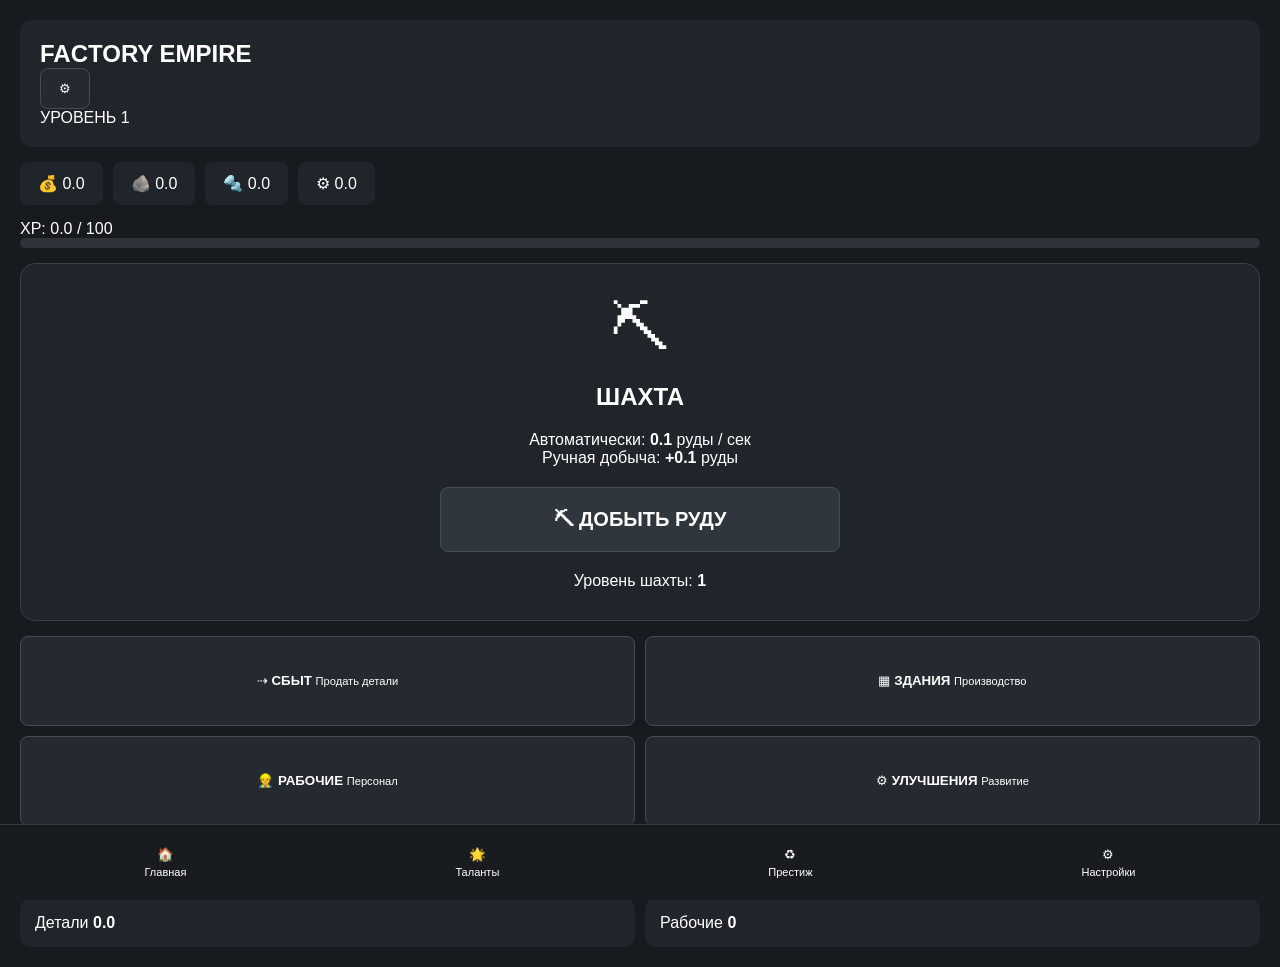
==== commit 4fcd1568: "index.html" ====
--- a/index.html
+++ b/index.html
@@ -120,11 +120,12 @@
             <small>Персонал</small>
         </button>
 
-        <button class="action-card" onclick="showScreen('upgradeScreen')">
+        <button class="action-card" onclick="openModal('upgradeModal')">
             <span>⚙</span>
             <b>УЛУЧШЕНИЯ</b>
             <small>Развитие</small>
         </button>
+
 
     </section>
 
--- a/style.css
+++ b/style.css
@@ -1,1066 +1,221 @@
-// ==========================================
-// FACTORY EMPIRE
-// ==========================================
-
-
-// ==========================================
-// РЕСУРСЫ
-// ==========================================
-
-let money =
-    Number(localStorage.getItem("money")) || 0;
-
-let ore =
-    Number(localStorage.getItem("ore")) || 0;
-
-let metal =
-    Number(localStorage.getItem("metal")) || 0;
-
-let parts =
-    Number(localStorage.getItem("parts")) || 0;
-
-
-// ==========================================
-// УРОВЕНЬ
-// ==========================================
-
-let playerLevel =
-    Number(localStorage.getItem("playerLevel")) || 1;
-
-let xp =
-    Number(localStorage.getItem("xp")) || 0;
-
-
-// ==========================================
-// ЗДАНИЯ
-// ==========================================
-
-let mineLevel =
-    Number(localStorage.getItem("mineLevel")) || 1;
-
-let smelterLevel =
-    Number(localStorage.getItem("smelterLevel")) || 1;
-
-let factoryLevel =
-    Number(localStorage.getItem("factoryLevel")) || 1;
-
-
-// ==========================================
-// РАБОЧИЕ
-// ==========================================
-
-let workers =
-    Number(localStorage.getItem("workers")) || 0;
-
-
-// ==========================================
-// ТАЛАНТЫ
-// ==========================================
-
-let talentPoints =
-    Number(localStorage.getItem("talentPoints")) || 0;
-
-let talentMining =
-    localStorage.getItem("talentMining") === "true";
-
-let talentEconomy =
-    localStorage.getItem("talentEconomy") === "true";
-
-let talentProduction =
-    localStorage.getItem("talentProduction") === "true";
-
-
-// ==========================================
-// ПРЕСТИЖ
-// ==========================================
-
-let prestigeLevel =
-    Number(localStorage.getItem("prestigeLevel")) || 0;
-
-
-// ==========================================
-// СОХРАНЕНИЕ
-// ==========================================
-
-function saveGame() {
-
-    localStorage.setItem("money", money);
-
-    localStorage.setItem("ore", ore);
-
-    localStorage.setItem("metal", metal);
-
-    localStorage.setItem("parts", parts);
-
-    localStorage.setItem("playerLevel", playerLevel);
-
-    localStorage.setItem("xp", xp);
-
-    localStorage.setItem("mineLevel", mineLevel);
-
-    localStorage.setItem("smelterLevel", smelterLevel);
-
-    localStorage.setItem("factoryLevel", factoryLevel);
-
-    localStorage.setItem("workers", workers);
-
-    localStorage.setItem("talentPoints", talentPoints);
-
-    localStorage.setItem("talentMining", talentMining);
-
-    localStorage.setItem("talentEconomy", talentEconomy);
-
-    localStorage.setItem("talentProduction", talentProduction);
-
-    localStorage.setItem("prestigeLevel", prestigeLevel);
-
-}
-
-
-// ==========================================
-// ШАХТА
-// ==========================================
-
-function getBaseMining() {
-
-    return mineLevel * 0.1;
-
-}
-
-
-// ==========================================
-// РАБОЧИЕ
-// ==========================================
-
-function getWorkerMining() {
-
-    return workers * 0.2;
-
-}
-
-
-// ==========================================
-// БОНУСЫ ДОБЫЧИ
-// ==========================================
-
-function getMiningMultiplier() {
-
-    let multiplier = 1;
-
-
-    if (talentMining) {
-
-        multiplier += 0.10;
-
+body {
+    background: #171a1f !important;
+    color: white !important;
+    font-family: Arial, sans-serif !important;
+    margin: 0;
+    padding: 20px;
+}
+
+h1, h2, h3 {
+    color: white;
+}
+
+button {
+    background: #252a31;
+    color: white;
+    border: 1px solid #454c55;
+    padding: 12px 18px;
+    border-radius: 8px;
+    cursor: pointer;
+}
+
+button:hover {
+    background: #343b44;
+}
+
+.topbar {
+    background: #20252b;
+    padding: 20px;
+    border-radius: 12px;
+    margin-bottom: 15px;
+}
+
+.logo {
+    font-size: 24px;
+    font-weight: bold;
+}
+
+.resources {
+    display: flex;
+    gap: 10px;
+    flex-wrap: wrap;
+    margin-bottom: 15px;
+}
+
+.resource {
+    background: #20252b;
+    padding: 12px 18px;
+    border-radius: 8px;
+}
+
+.mine-panel {
+    background: #20252b;
+    border: 1px solid #3a4048;
+    border-radius: 15px;
+    padding: 30px;
+    text-align: center;
+}
+
+.mine-icon {
+    font-size: 60px;
+}
+
+.mine-button {
+    display: block;
+    width: 100%;
+    max-width: 400px;
+    margin: 20px auto;
+    padding: 20px;
+    font-size: 20px;
+    font-weight: bold;
+    background: #30363d;
+}
+
+.action-grid {
+    display: grid;
+    grid-template-columns: repeat(2, 1fr);
+    gap: 10px;
+    margin-top: 15px;
+}
+
+.action-card {
+    min-height: 90px;
+}
+
+.summary-grid {
+    display: grid;
+    grid-template-columns: repeat(2, 1fr);
+    gap: 10px;
+    margin-top: 15px;
+}
+
+.summary-card {
+    background: #20252b;
+    padding: 15px;
+    border-radius: 10px;
+}
+
+.xp-section {
+    margin: 15px 0;
+}
+
+.xp-bar {
+    height: 10px;
+    background: #30343a;
+    border-radius: 10px;
+    overflow: hidden;
+}
+
+#xpFill {
+    height: 100%;
+    width: 0%;
+    background: #777;
+}
+
+.screen {
+    padding-bottom: 100px;
+}
+
+.hidden {
+    display: none !important;
+}
+
+.upgrade-card,
+.talent-card,
+.prestige-card,
+.building-card,
+.worker-info,
+.future-card {
+    background: #20252b;
+    border: 1px solid #3a4048;
+    border-radius: 12px;
+    padding: 18px;
+    margin: 12px 0;
+}
+
+.building-card {
+    display: flex;
+    gap: 15px;
+    align-items: center;
+}
+
+.building-card > span {
+    font-size: 30px;
+}
+
+.locked {
+    opacity: 0.45;
+}
+
+.modal {
+    display: none;
+    position: fixed;
+    inset: 0;
+    background: rgba(0,0,0,0.75);
+    z-index: 1000;
+    padding: 20px;
+    box-sizing: border-box;
+}
+
+.modal-content {
+    background: #20252b;
+    color: white;
+    max-width: 600px;
+    margin: 30px auto;
+    padding: 25px;
+    border-radius: 15px;
+    max-height: 85vh;
+    overflow-y: auto;
+}
+
+.close {
+    float: right;
+    font-size: 25px;
+}
+
+.bottom-nav {
+    position: fixed;
+    bottom: 0;
+    left: 0;
+    right: 0;
+    background: #181b20;
+    border-top: 1px solid #343941;
+    display: flex;
+    justify-content: space-around;
+    padding: 10px;
+}
+
+.bottom-nav button {
+    background: transparent;
+    border: 0;
+}
+
+.bottom-nav span {
+    display: block;
+    font-size: 11px;
+    margin-top: 4px;
+}
+
+.level-message {
+    text-align: center;
+    margin: 10px;
+    font-weight: bold;
+}
+
+.danger {
+    background: #552525;
+}
+
+@media (max-width: 600px) {
+    body {
+        padding: 10px;
     }
 
-
-    multiplier += prestigeLevel * 0.10;
-
-
-    return multiplier;
-
-}
-
-
-// ==========================================
-// ОБЩАЯ ДОБЫЧА РУДЫ
-// ==========================================
-
-function getOrePerSecond() {
-
-    let total =
-        getBaseMining()
-        +
-        getWorkerMining();
-
-
-    total *= getMiningMultiplier();
-
-
-    return total;
-
-}
-
-
-// ==========================================
-// РУЧНАЯ ДОБЫЧА
-// ==========================================
-
-function mine() {
-
-    ore += getBaseMining();
-
-
-    saveGame();
-
-    updateUI();
-
-}
-
-
-// ==========================================
-// НАЙМ РАБОЧЕГО
-// ==========================================
-
-function hireWorker() {
-
-    let cost =
-        25 * Math.pow(1.25, workers);
-
-
-    if (money < cost) {
-
-        alert(
-            "Недостаточно факсов."
-        );
-
-        return;
-
+    .action-grid {
+        grid-template-columns: repeat(2, 1fr);
     }
 
-
-    money -= cost;
-
-    workers++;
-
-
-    saveGame();
-
-    updateUI();
-
-}
-
-
-// ==========================================
-// АВТОМАТИЧЕСКОЕ ПРОИЗВОДСТВО
-// ==========================================
-
-function automaticProduction(delta) {
-
-    let mining =
-        getOrePerSecond();
-
-
-    ore += mining * delta;
-
-
-    // Плавильня
-
-    let smeltRate =
-        0.1 * smelterLevel;
-
-
-    let possibleSmelt =
-        Math.min(
-            ore / 2,
-            smeltRate * delta
-        );
-
-
-    ore -=
-        possibleSmelt * 2;
-
-
-    metal +=
-        possibleSmelt;
-
-
-    // Завод деталей
-
-    let factoryRate =
-        0.1 * factoryLevel;
-
-
-    let possibleParts =
-        Math.min(
-            metal / 2,
-            factoryRate * delta
-        );
-
-
-    metal -=
-        possibleParts * 2;
-
-
-    parts +=
-        possibleParts;
-
-}
-
-
-// ==========================================
-// ПРОДАЖА
-// ==========================================
-
-function sellParts() {
-
-    if (parts <= 0) {
-
-        alert(
-            "Нет деталей для продажи."
-        );
-
-        return;
-
+    .mine-panel {
+        padding: 20px 12px;
     }
-
-
-    let income =
-        parts * 100;
-
-
-    if (talentEconomy) {
-
-        income *= 1.10;
-
-    }
-
-
-    money += income;
-
-
-    addXP(
-        parts * 20
-    );
-
-
-    parts = 0;
-
-
-    saveGame();
-
-    updateUI();
-
-}
-
-
-// ==========================================
-// XP
-// ==========================================
-
-function addXP(amount) {
-
-    xp += amount;
-
-
-    let requiredXP =
-        playerLevel * 100;
-
-
-    while (xp >= requiredXP) {
-
-        xp -= requiredXP;
-
-        playerLevel++;
-
-        talentPoints++;
-
-
-        showLevelUp();
-
-
-        requiredXP =
-            playerLevel * 100;
-
-    }
-
-}
-
-
-// ==========================================
-// УЛУЧШЕНИЕ ШАХТЫ
-// ==========================================
-
-function upgradeMine() {
-
-    let cost =
-        mineLevel * 50;
-
-
-    if (money < cost) {
-
-        alert(
-            "Недостаточно факсов."
-        );
-
-        return;
-
-    }
-
-
-    money -= cost;
-
-    mineLevel++;
-
-
-    saveGame();
-
-    updateUI();
-
-}
-
-
-// ==========================================
-// УЛУЧШЕНИЕ ПЛАВИЛЬНИ
-// ==========================================
-
-function upgradeSmelter() {
-
-    let cost =
-        smelterLevel * 100;
-
-
-    if (money < cost) {
-
-        alert(
-            "Недостаточно факсов."
-        );
-
-        return;
-
-    }
-
-
-    money -= cost;
-
-    smelterLevel++;
-
-
-    saveGame();
-
-    updateUI();
-
-}
-
-
-// ==========================================
-// УЛУЧШЕНИЕ ЗАВОДА
-// ==========================================
-
-function upgradeFactory() {
-
-    let cost =
-        factoryLevel * 200;
-
-
-    if (money < cost) {
-
-        alert(
-            "Недостаточно факсов."
-        );
-
-        return;
-
-    }
-
-
-    money -= cost;
-
-    factoryLevel++;
-
-
-    saveGame();
-
-    updateUI();
-
-}
-
-
-// ==========================================
-// ТАЛАНТЫ
-// ==========================================
-
-function buyTalent(type) {
-
-    if (type === "mining") {
-
-        if (
-            talentMining ||
-            talentPoints < 1
-        ) {
-            return;
-        }
-
-
-        talentPoints--;
-
-        talentMining = true;
-
-    }
-
-
-    if (type === "economy") {
-
-        if (
-            !talentMining ||
-            talentEconomy ||
-            talentPoints < 1
-        ) {
-            return;
-        }
-
-
-        talentPoints--;
-
-        talentEconomy = true;
-
-    }
-
-
-    if (type === "production") {
-
-        if (
-            !talentEconomy ||
-            talentProduction ||
-            talentPoints < 2
-        ) {
-            return;
-        }
-
-
-        talentPoints -= 2;
-
-        talentProduction = true;
-
-    }
-
-
-    saveGame();
-
-    updateUI();
-
-}
-
-
-// ==========================================
-// ПРЕСТИЖ
-// ==========================================
-
-function prestige() {
-
-    if (playerLevel < 100) {
-
-        alert(
-            "Престиж доступен с 100 уровня."
-        );
-
-        return;
-
-    }
-
-
-    let confirmation =
-        confirm(
-            "Начать престиж? Обычный прогресс будет сброшен."
-        );
-
-
-    if (!confirmation) {
-
-        return;
-
-    }
-
-
-    prestigeLevel++;
-
-
-    money = 0;
-
-    ore = 0;
-
-    metal = 0;
-
-    parts = 0;
-
-
-    playerLevel = 1;
-
-    xp = 0;
-
-
-    mineLevel = 1;
-
-    smelterLevel = 1;
-
-    factoryLevel = 1;
-
-
-    workers = 0;
-
-
-    saveGame();
-
-    updateUI();
-
-
-    alert(
-        "Престиж выполнен!"
-    );
-
-}
-
-
-// ==========================================
-// ОКНА
-// ==========================================
-
-function openWindow(id) {
-
-    document
-        .getElementById(id)
-        .classList.remove("hidden");
-
-}
-
-
-function closeWindow(id) {
-
-    document
-        .getElementById(id)
-        .classList.add("hidden");
-
-}
-
-
-// ==========================================
-// ЭКРАНЫ
-// ==========================================
-
-function showScreen(screen) {
-
-    document
-        .getElementById("mainScreen")
-        .classList.add("hidden");
-
-    document
-        .getElementById("upgradeScreen")
-        .classList.add("hidden");
-
-    document
-        .getElementById("talentScreen")
-        .classList.add("hidden");
-
-    document
-        .getElementById("prestigeScreen")
-        .classList.add("hidden");
-
-
-    if (screen === "main") {
-
-        document
-            .getElementById("mainScreen")
-            .classList.remove("hidden");
-
-    }
-
-
-    if (screen === "upgrades") {
-
-        document
-            .getElementById("upgradeScreen")
-            .classList.remove("hidden");
-
-    }
-
-
-    if (screen === "talents") {
-
-        document
-            .getElementById("talentScreen")
-            .classList.remove("hidden");
-
-    }
-
-
-    if (screen === "prestige") {
-
-        document
-            .getElementById("prestigeScreen")
-            .classList.remove("hidden");
-
-    }
-
-
-    updateNavigation(screen);
-
-}
-
-
-// ==========================================
-// НАВИГАЦИЯ
-// ==========================================
-
-function updateNavigation(screen) {
-
-    document
-        .getElementById("mainTab")
-        .classList.remove("active");
-
-    document
-        .getElementById("talentTab")
-        .classList.remove("active");
-
-    document
-        .getElementById("prestigeTab")
-        .classList.remove("active");
-
-
-    if (screen === "main") {
-
-        document
-            .getElementById("mainTab")
-            .classList.add("active");
-
-    }
-
-
-    if (screen === "talents") {
-
-        document
-            .getElementById("talentTab")
-            .classList.add("active");
-
-    }
-
-
-    if (screen === "prestige") {
-
-        document
-            .getElementById("prestigeTab")
-            .classList.add("active");
-
-    }
-
-}
-
-
-// ==========================================
-// УРОВЕНЬ
-// ==========================================
-
-function showLevelUp() {
-
-    let message =
-        document.getElementById(
-            "levelUpMessage"
-        );
-
-
-    message.style.display =
-        "block";
-
-
-    setTimeout(function() {
-
-        message.style.display =
-            "none";
-
-    }, 2500);
-
-}
-
-
-// ==========================================
-// НАСТРОЙКИ
-// ==========================================
-
-function showComingSoon() {
-
-    alert(
-        "Эта функция будет добавлена позже."
-    );
-
-}
-
-
-// ==========================================
-// СБРОС
-// ==========================================
-
-function resetGame() {
-
-    let confirmation =
-        confirm(
-            "Точно полностью сбросить игру?"
-        );
-
-
-    if (!confirmation) {
-
-        return;
-
-    }
-
-
-    localStorage.clear();
-
-    location.reload();
-
-}
-
-
-// ==========================================
-// ОБНОВЛЕНИЕ UI
-// ==========================================
-
-function updateUI() {
-
-    // РЕСУРСЫ
-
-    document.getElementById("money").textContent =
-        money.toFixed(1);
-
-    document.getElementById("ore").textContent =
-        ore.toFixed(1);
-
-    document.getElementById("metal").textContent =
-        metal.toFixed(1);
-
-    document.getElementById("parts").textContent =
-        parts.toFixed(1);
-
-
-    // УРОВЕНЬ
-
-    document.getElementById("playerLevel").textContent =
-        playerLevel;
-
-
-    // XP
-
-    let requiredXP =
-        playerLevel * 100;
-
-
-    document.getElementById("xp").textContent =
-        xp.toFixed(1);
-
-    document.getElementById("xpNeeded").textContent =
-        requiredXP.toFixed(1);
-
-
-    document.getElementById("xpProgress").style.width =
-        Math.min(
-            100,
-            xp / requiredXP * 100
-        ) + "%";
-
-
-    // ДОБЫЧА
-
-    let orePerSecond =
-        getOrePerSecond();
-
-
-    document.getElementById("orePerSecond").textContent =
-        orePerSecond.toFixed(1);
-
-
-    document.getElementById("summaryOre").textContent =
-        orePerSecond.toFixed(1);
-
-
-    document.getElementById("manualMining").textContent =
-        getBaseMining().toFixed(1);
-
-
-    // ШАХТА
-
-    document.getElementById("mineLevel").textContent =
-        mineLevel;
-
-
-    document.getElementById("upgradeMineLevel").textContent =
-        mineLevel;
-
-
-    document.getElementById("buildingMineLevel").textContent =
-        mineLevel;
-
-
-    document.getElementById("upgradeMinePower").textContent =
-        getBaseMining().toFixed(1);
-
-
-    document.getElementById("upgradeMineNextPower").textContent =
-        ((mineLevel + 1) * 0.1).toFixed(1);
-
-
-    document.getElementById("mineCost").textContent =
-        (mineLevel * 50).toFixed(1);
-
-
-    // ПЛАВИЛЬНЯ
-
-    document.getElementById("upgradeSmelterLevel").textContent =
-        smelterLevel;
-
-
-    document.getElementById("buildingSmelterLevel").textContent =
-        smelterLevel;
-
-
-    document.getElementById("smelterOutput").textContent =
-        (0.1 * smelterLevel).toFixed(1);
-
-
-    document.getElementById("smelterCost").textContent =
-        (smelterLevel * 100).toFixed(1);
-
-
-    // ЗАВОД
-
-    document.getElementById("upgradeFactoryLevel").textContent =
-        factoryLevel;
-
-
-    document.getElementById("buildingFactoryLevel").textContent =
-        factoryLevel;
-
-
-    document.getElementById("factoryOutput").textContent =
-        (0.1 * factoryLevel).toFixed(1);
-
-
-    document.getElementById("factoryCost").textContent =
-        (factoryLevel * 200).toFixed(1);
-
-
-    // РАБОЧИЕ
-
-    document.getElementById("workerCountMain").textContent =
-        workers;
-
-
-    document.getElementById("workerProduction").textContent =
-        getWorkerMining().toFixed(1);
-
-
-    let workerCost =
-        25 * Math.pow(1.25, workers);
-
-
-    document.getElementById("workerCost").textContent =
-        workerCost.toFixed(1);
-
-
-    // ТАЛАНТЫ
-
-    document.getElementById("talentPoints").textContent =
-        talentPoints;
-
-
-    let miningButton =
-        document.getElementById("talentMining");
-
-
-    let economyButton =
-        document.getElementById("talentEconomy");
-
-
-    let productionButton =
-        document.getElementById("talentProduction");
-
-
-    miningButton.disabled =
-        talentMining ||
-        talentPoints < 1;
-
-
-    miningButton.textContent =
-        talentMining
-            ? "ИЗУЧЕНО"
-            : "ИЗУЧИТЬ";
-
-
-    economyButton.disabled =
-        !talentMining ||
-        talentEconomy ||
-        talentPoints < 1;
-
-
-    economyButton.textContent =
-        talentEconomy
-            ? "ИЗУЧЕНО"
-            : "ИЗУЧИТЬ";
-
-
-    productionButton.disabled =
-        !talentEconomy ||
-        talentProduction ||
-        talentPoints < 2;
-
-
-    productionButton.textContent =
-        talentProduction
-            ? "ИЗУЧЕНО"
-            : "ИЗУЧИТЬ";
-
-
-    // ПРЕСТИЖ
-
-    document.getElementById("prestigeButton").disabled =
-        playerLevel < 100;
-
-}
-
-
-// ==========================================
-// ИГРОВОЙ ЦИКЛ
-// ==========================================
-
-let lastTime =
-    Date.now();
-
-
-function gameLoop() {
-
-    let now =
-        Date.now();
-
-
-    let delta =
-        (now - lastTime) / 1000;
-
-
-    lastTime = now;
-
-
-    if (delta > 1) {
-
-        delta = 1;
-
-    }
-
-
-    automaticProduction(delta);
-
-
-    updateUI();
-
-}
-
-
-setInterval(
-    gameLoop,
-    100
-);
-
-
-// ==========================================
-// АВТОСОХРАНЕНИЕ
-// ==========================================
-
-setInterval(
-    saveGame,
-    5000
-);
-
-
-// ==========================================
-// ЗАПУСК
-// ==========================================
-
-updateUI();
+}
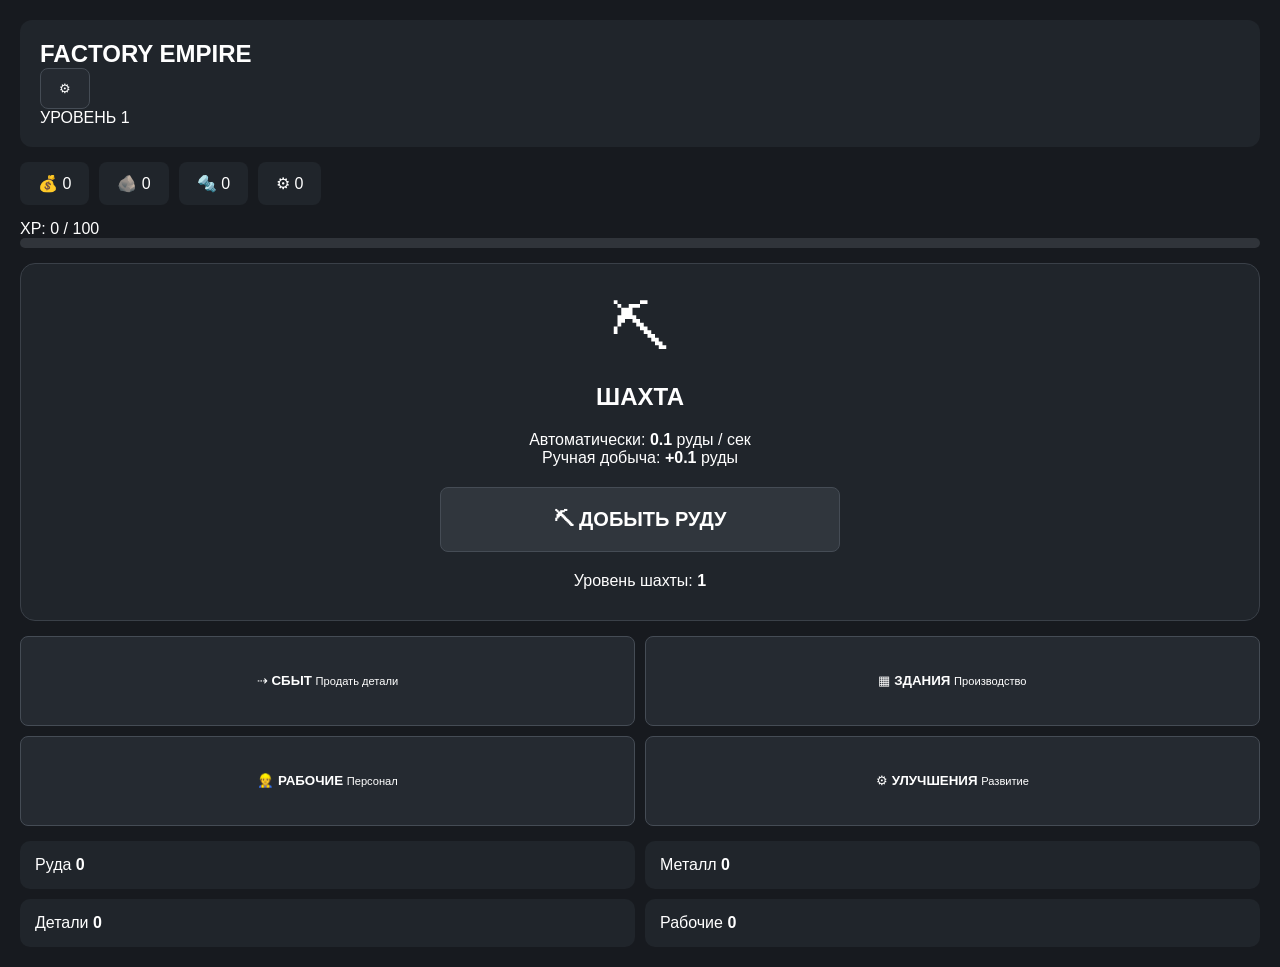
==== commit dbe80a13: "index.html" ====
--- a/index.html
+++ b/index.html
@@ -1,5 +1,6 @@
 <!DOCTYPE html>
 <html lang="ru">
+
 <head>
     <meta charset="UTF-8">
     <meta name="viewport" content="width=device-width, initial-scale=1.0">
@@ -12,7 +13,10 @@
 <body>
 
 <header class="topbar">
-    <div class="logo">FACTORY EMPIRE</div>
+
+    <div class="logo">
+        FACTORY EMPIRE
+    </div>
 
     <button class="settings-button" onclick="openModal('settingsModal')">
         ⚙
@@ -21,8 +25,11 @@
     <div class="level">
         УРОВЕНЬ <span id="playerLevel">1</span>
     </div>
+
 </header>
 
+
+<!-- РЕСУРСЫ -->
 
 <section class="resources">
 
@@ -49,17 +56,23 @@
 </section>
 
 
+<!-- XP -->
+
 <section class="xp-section">
 
     <div class="xp-text">
+
         XP:
         <span id="xp">0</span>
         /
         <span id="xpNeeded">100</span>
+
     </div>
 
     <div class="xp-bar">
+
         <div id="xpFill"></div>
+
     </div>
 
 </section>
@@ -68,442 +81,173 @@
 <div id="levelMessage" class="level-message"></div>
 
 
+<!-- ГЛАВНЫЙ ЭКРАН -->
+
 <main id="mainScreen">
 
     <section class="mine-panel">
 
-        <div class="mine-icon">⛏</div>
-
-        <h1>ШАХТА</h1>
+        <div class="mine-icon">
+            ⛏
+        </div>
+
+        <h1>
+            ШАХТА
+        </h1>
 
         <div class="automatic">
+
             Автоматически:
             <b id="autoMining">0.1</b>
             руды / сек
+
         </div>
 
         <div class="manual">
+
             Ручная добыча:
             <b id="manualMining">+0.1</b>
             руды
+
         </div>
 
         <button class="mine-button" onclick="mine()">
+
             ⛏ ДОБЫТЬ РУДУ
+
         </button>
 
         <div class="mine-level">
+
             Уровень шахты:
             <b id="mineLevel">1</b>
+
         </div>
 
     </section>
 
 
+    <!-- КНОПКИ -->
+
     <section class="action-grid">
 
         <button class="action-card" onclick="sellParts()">
+
             <span>⇢</span>
-            <b>СБЫТ</b>
-            <small>Продать детали</small>
-        </button>
+
+            <b>
+                СБЫТ
+            </b>
+
+            <small>
+                Продать детали
+            </small>
+
+        </button>
+
 
         <button class="action-card" onclick="openModal('buildingsModal')">
+
             <span>▦</span>
-            <b>ЗДАНИЯ</b>
-            <small>Производство</small>
-        </button>
+
+            <b>
+                ЗДАНИЯ
+            </b>
+
+            <small>
+                Производство
+            </small>
+
+        </button>
+
 
         <button class="action-card" onclick="openModal('workersModal')">
+
             <span>👷</span>
-            <b>РАБОЧИЕ</b>
-            <small>Персонал</small>
-        </button>
+
+            <b>
+                РАБОЧИЕ
+            </b>
+
+            <small>
+                Персонал
+            </small>
+
+        </button>
+
 
         <button class="action-card" onclick="openModal('upgradeModal')">
+
             <span>⚙</span>
-            <b>УЛУЧШЕНИЯ</b>
-            <small>Развитие</small>
-        </button>
-
+
+            <b>
+                УЛУЧШЕНИЯ
+            </b>
+
+            <small>
+                Развитие
+            </small>
+
+        </button>
 
     </section>
 
 
+    <!-- КРАТКАЯ ИНФОРМАЦИЯ -->
+
     <section class="summary-grid">
 
         <div class="summary-card">
-            <span>Руда</span>
-            <b id="summaryOre">0</b>
-        </div>
-
-        <div class="summary-card">
-            <span>Металл</span>
-            <b id="summaryMetal">0</b>
-        </div>
-
-        <div class="summary-card">
-            <span>Детали</span>
-            <b id="summaryParts">0</b>
-        </div>
-
-        <div class="summary-card">
-            <span>Рабочие</span>
-            <b id="summaryWorkers">0</b>
+
+            <span>
+                Руда
+            </span>
+
+            <b id="summaryOre">
+                0
+            </b>
+
+        </div>
+
+
+        <div class="summary-card">
+
+            <span>
+                Металл
+            </span>
+
+            <b id="summaryMetal">
+                0
+            </b>
+
+        </div>
+
+
+        <div class="summary-card">
+
+            <span>
+                Детали
+            </span>
+
+            <b id="summaryParts">
+                0
+            </b>
+
+        </div>
+
+
+        <div class="summary-card">
+
+            <span>
+                Рабочие
+            </span>
+
+            <b id="summaryWorkers">
+                0
+            </b>
+
         </div>
 
     </section>
 
-</main>
-
-
-<section id="upgradeScreen" class="screen hidden">
-
-    <h2>УЛУЧШЕНИЯ</h2>
-
-    <div class="upgrade-card">
-
-        <div>
-            <h3>⛏ Шахта</h3>
-
-            <p>
-                Уровень:
-                <b id="upgradeMineLevel">1</b>
-            </p>
-
-            <p>
-                Стоимость:
-                <b id="mineUpgradeCost">50</b> 💰
-            </p>
-        </div>
-
-        <button onclick="upgradeMine()">
-            УЛУЧШИТЬ
-        </button>
-
-    </div>
-
-
-    <div class="upgrade-card">
-
-        <div>
-            <h3>🔥 Плавильня</h3>
-
-            <p>
-                Уровень:
-                <b id="upgradeSmelterLevel">1</b>
-            </p>
-
-            <p>
-                Стоимость:
-                <b id="smelterUpgradeCost">100</b> 💰
-            </p>
-        </div>
-
-        <button onclick="upgradeSmelter()">
-            УЛУЧШИТЬ
-        </button>
-
-    </div>
-
-
-    <div class="upgrade-card">
-
-        <div>
-            <h3>🏭 Завод</h3>
-
-            <p>
-                Уровень:
-                <b id="upgradeFactoryLevel">1</b>
-            </p>
-
-            <p>
-                Стоимость:
-                <b id="factoryUpgradeCost">200</b> 💰
-            </p>
-        </div>
-
-        <button onclick="upgradeFactory()">
-            УЛУЧШИТЬ
-        </button>
-
-    </div>
-
-</section>
-
-
-<!-- ЗДАНИЯ -->
-
-<div id="buildingsModal" class="modal">
-
-    <div class="modal-content">
-
-        <button class="close" onclick="closeModal('buildingsModal')">
-            ×
-        </button>
-
-        <h2>ЗДАНИЯ</h2>
-
-        <div class="building-card">
-            <span>⛏</span>
-            <div>
-                <b>Шахта</b>
-                <small>Добывает руду автоматически</small>
-            </div>
-        </div>
-
-        <div class="building-card">
-            <span>🪨</span>
-            <div>
-                <b>Карьер</b>
-                <small>Дополнительная добыча</small>
-            </div>
-        </div>
-
-        <div class="building-card">
-            <span>🔥</span>
-            <div>
-                <b>Плавильня</b>
-                <small>Перерабатывает руду в металл</small>
-            </div>
-        </div>
-
-        <div class="building-card">
-            <span>🏭</span>
-            <div>
-                <b>Сталелитейный цех</b>
-                <small>Производит металл</small>
-            </div>
-        </div>
-
-        <div class="building-card">
-            <span>⚙</span>
-            <div>
-                <b>Завод деталей</b>
-                <small>Производит детали</small>
-            </div>
-        </div>
-
-        <div class="building-card locked">
-            <span>🏗</span>
-            <div>
-                <b>Сборочный цех</b>
-                <small>Пока заблокирован</small>
-            </div>
-        </div>
-
-    </div>
-
-</div>
-
-
-<!-- РАБОЧИЕ -->
-
-<div id="workersModal" class="modal">
-
-    <div class="modal-content">
-
-        <button class="close" onclick="closeModal('workersModal')">
-            ×
-        </button>
-
-        <h2>РАБОЧИЕ</h2>
-
-        <div class="worker-info">
-
-            <h3>👷 Рабочие шахты</h3>
-
-            <p>
-                Производство одного рабочего:
-                <b>+0.2 руды / сек</b>
-            </p>
-
-            <p>
-                Нанято:
-                <b id="workersCount">0</b>
-            </p>
-
-            <p>
-                Всего от рабочих:
-                <b id="workerProduction">0</b>
-                руды / сек
-            </p>
-
-            <button onclick="hireWorker()">
-                НАНЯТЬ РАБОЧЕГО — 100 💰
-            </button>
-
-        </div>
-
-    </div>
-
-</div>
-
-
-<!-- НАСТРОЙКИ -->
-
-<div id="settingsModal" class="modal">
-
-    <div class="modal-content">
-
-        <button class="close" onclick="closeModal('settingsModal')">
-            ×
-        </button>
-
-        <h2>НАСТРОЙКИ</h2>
-
-        <button onclick="saveGame()">
-            💾 СОХРАНИТЬ ИГРУ
-        </button>
-
-        <div class="future-card">
-
-            <h3>💳 Донатные пакеты</h3>
-
-            <p>Скоро появятся</p>
-
-        </div>
-
-        <div class="future-card">
-
-            <h3>⚡ Ускорители</h3>
-
-            <p>Скоро появятся</p>
-
-        </div>
-
-        <div class="future-card">
-
-            <h3>🔊 Звук</h3>
-
-            <p>Настройки звука появятся позже</p>
-
-        </div>
-
-        <div class="boost-preview">
-
-            <b>Будущие ускорители:</b>
-
-            <p>×2 добыча — 30 минут</p>
-            <p>×3 добыча — 1 час</p>
-            <p>×5 добыча — 2 часа</p>
-
-        </div>
-
-        <button onclick="resetGame()" class="danger">
-            🗑 СБРОСИТЬ ПРОГРЕСС
-        </button>
-
-    </div>
-
-</div>
-
-
-<!-- ТАЛАНТЫ -->
-
-<section id="talentScreen" class="screen hidden">
-
-    <h2>ТАЛАНТЫ</h2>
-
-    <div class="talent-points">
-        Очки талантов:
-        <b id="talentPoints">0</b>
-    </div>
-
-    <div class="talent-card">
-
-        <h3>⛏ Эффективная добыча</h3>
-
-        <p>+10% к добыче руды</p>
-
-        <button onclick="buyTalent('mining')">
-            ИЗУЧИТЬ — 1
-        </button>
-
-    </div>
-
-    <div class="talent-card">
-
-        <h3>💰 Экономика</h3>
-
-        <p>+10% к доходу от продажи</p>
-
-        <button onclick="buyTalent('economy')">
-            ИЗУЧИТЬ — 1
-        </button>
-
-    </div>
-
-    <div class="talent-card">
-
-        <h3>🏭 Производство</h3>
-
-        <p>+10% к производству</p>
-
-        <button onclick="buyTalent('production')">
-            ИЗУЧИТЬ — 2
-        </button>
-
-    </div>
-
-</section>
-
-
-<!-- ПРЕСТИЖ -->
-
-<section id="prestigeScreen" class="screen hidden">
-
-    <h2>ПРЕСТИЖ</h2>
-
-    <div class="prestige-card">
-
-        <h3>Новый этап корпорации</h3>
-
-        <p>
-            Престиж доступен только с
-            <b>100 уровня</b>.
-        </p>
-
-        <p>
-            Каждый престиж даёт:
-            <b>+10% к добыче</b>
-        </p>
-
-        <button onclick="prestige()">
-            ПОЛУЧИТЬ ПРЕСТИЖ
-        </button>
-
-    </div>
-
-</section>
-
-
-<nav class="bottom-nav">
-
-    <button onclick="showScreen('mainScreen')">
-        🏠
-        <span>Главная</span>
-    </button>
-
-    <button onclick="showScreen('talentScreen')">
-        🌟
-        <span>Таланты</span>
-    </button>
-
-    <button onclick="showScreen('prestigeScreen')">
-        ♻
-        <span>Престиж</span>
-    </button>
-
-    <button onclick="openModal('settingsModal')">
-        ⚙
-        <span>Настройки</span>
-    </button>
-
-</nav>
-
-
-<script src="./game.js"></script>
-
-</body>
-</html>
+</
